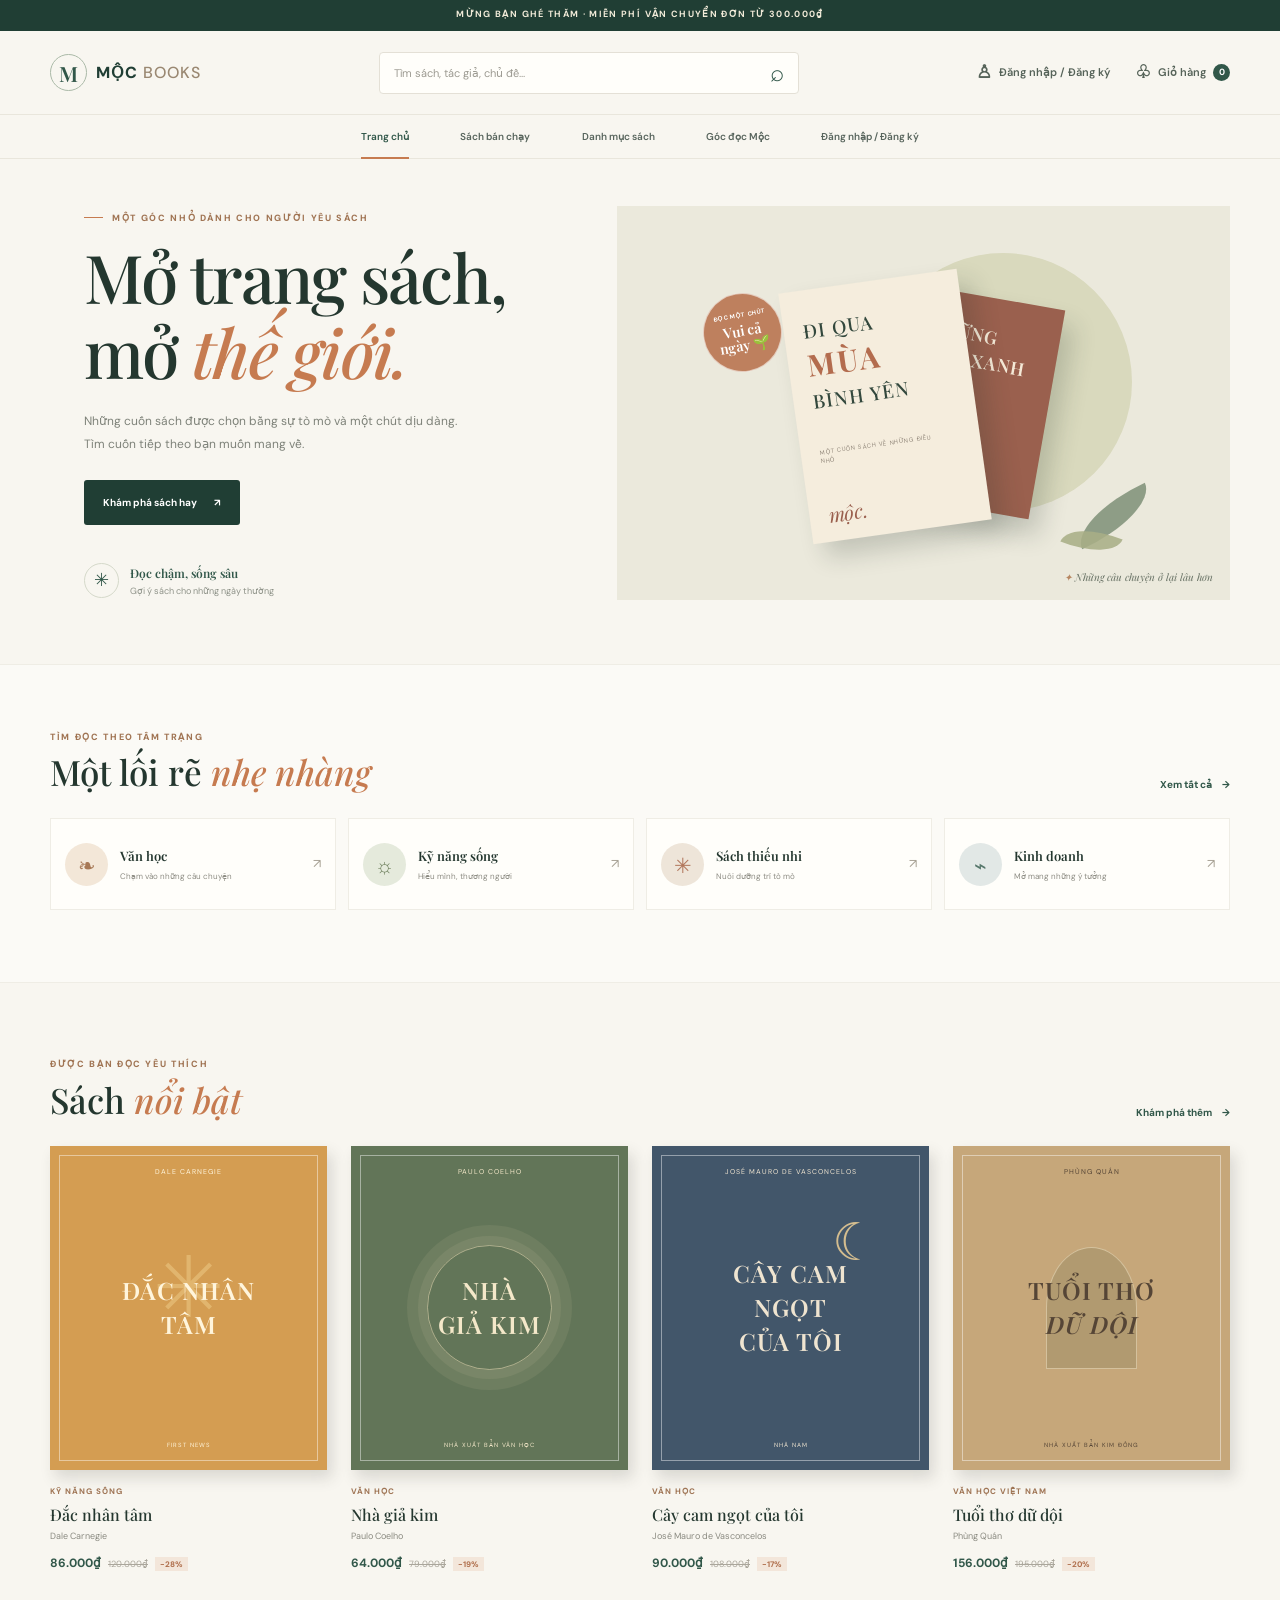
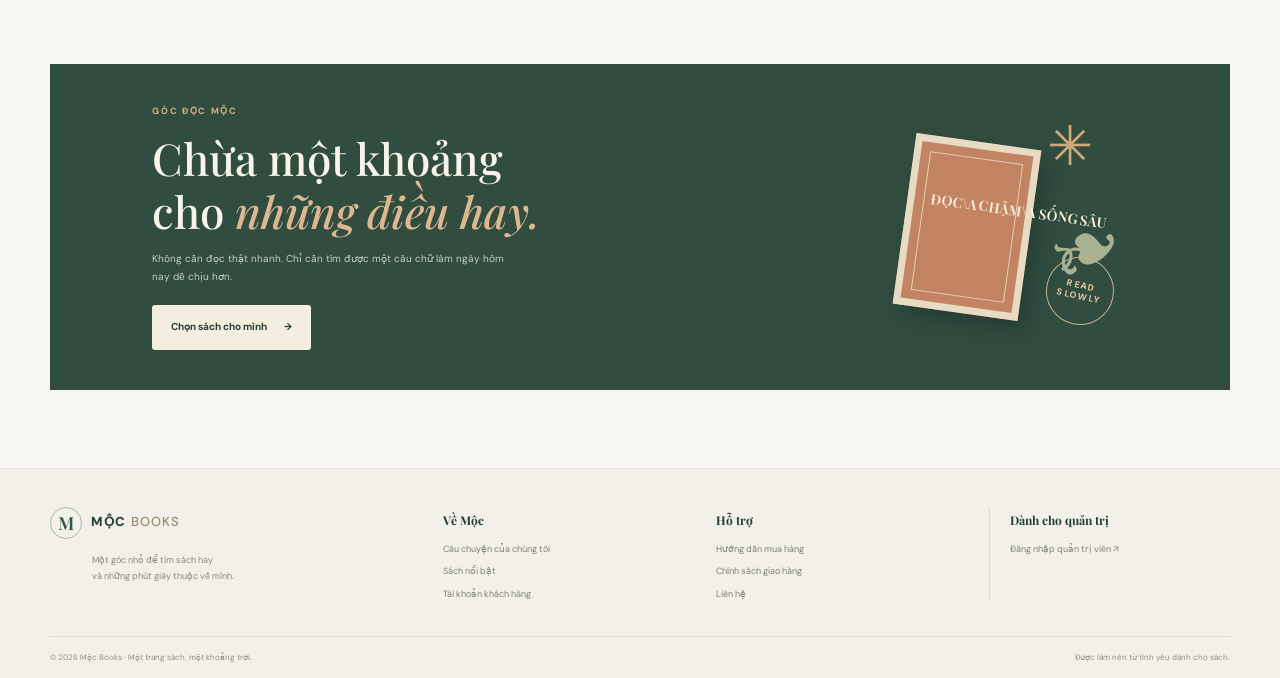
==== index.html @ a5e4462f "add giao dien home va giao dien admin va giao dien account" ====
<!doctype html>
<html lang="vi">
  <head>
    <meta charset="UTF-8" />
    <meta name="viewport" content="width=device-width, initial-scale=1" />
    <meta name="theme-color" content="#f8f6f0" />
    <meta name="description" content="Mộc Books — chọn một cuốn sách hay, mở ra một thế giới mới." />
    <title>Mộc Books — Mở trang sách, mở thế giới</title>
    <link rel="stylesheet" href="bookshop.css" />
    <script src="bookshop.js" defer></script>
  </head>
  <body>
    <div class="announcement">MỪNG BẠN GHÉ THĂM · MIỄN PHÍ VẬN CHUYỂN ĐƠN TỪ 300.000₫</div>
    <header class="site-header">
      <div class="header-main page-width">
        <a class="brand" href="index.html" aria-label="Mộc Books, trang chủ">
          <span class="brand-mark" aria-hidden="true">M</span>
          <span>MỘC<span class="brand-light">BOOKS</span></span>
        </a>
        <form class="search-form" role="search" action="index.html">
          <label class="visually-hidden" for="book-search">Tìm kiếm sách</label>
          <input id="book-search" type="search" placeholder="Tìm sách, tác giả, chủ đề..." />
          <button type="submit" aria-label="Tìm kiếm">⌕</button>
        </form>
        <div class="header-actions">
          <a class="account-link" href="#account-access" data-open-account-access><span class="action-icon" aria-hidden="true">♙</span><span>Đăng nhập / Đăng ký</span></a>
          <a class="cart-link" href="#sach-noi-bat"><span class="action-icon" aria-hidden="true">♧</span><span>Giỏ hàng</span><b>0</b></a>
        </div>
        <button class="menu-toggle" type="button" aria-expanded="false" aria-controls="primary-nav" aria-label="Mở danh mục"><span></span><span></span></button>
      </div>
      <nav class="primary-nav" id="primary-nav" aria-label="Danh mục chính">
        <div class="page-width nav-inner">
          <a class="nav-current" href="index.html">Trang chủ</a>
          <a href="#sach-noi-bat">Sách bán chạy</a>
          <a href="#danh-muc">Danh mục sách</a>
          <a href="#goc-doc">Góc đọc Mộc</a>
          <a href="#account-access" data-open-account-access>Đăng nhập / Đăng ký</a>
        </div>
      </nav>
    </header>

    <main>
      <section class="hero page-width">
        <div class="hero-copy">
          <p class="eyebrow"><span></span> MỘT GÓC NHỎ DÀNH CHO NGƯỜI YÊU SÁCH</p>
          <h1>Mở trang sách,<br />mở <em>thế giới.</em></h1>
          <p class="hero-description">Những cuốn sách được chọn bằng sự tò mò và một chút dịu dàng. Tìm cuốn tiếp theo bạn muốn mang về.</p>
          <a class="button button-dark" href="#sach-noi-bat">Khám phá sách hay <span aria-hidden="true">↗</span></a>
          <div class="hero-note"><span class="hero-note-mark" aria-hidden="true">✳</span><span><b>Đọc chậm, sống sâu</b><small>Gợi ý sách cho những ngày thường</small></span></div>
        </div>
        <div class="hero-art" aria-label="Bìa sách nghệ thuật và chiếc lá minh họa">
          <div class="hero-sun" aria-hidden="true"></div>
          <div class="hero-leaf leaf-one" aria-hidden="true"></div>
          <div class="hero-leaf leaf-two" aria-hidden="true"></div>
          <div class="hero-book hero-book-back" aria-hidden="true"><span>NHỮNG<br />MÙA XANH</span><i>NHÀ XUẤT BẢN MỘC</i></div>
          <div class="hero-book hero-book-front" aria-hidden="true"><span>ĐI QUA<br /><b>MÙA</b><br />BÌNH YÊN</span><i>MỘT CUỐN SÁCH VỀ NHỮNG ĐIỀU NHỎ</i><strong>mộc.</strong></div>
          <div class="art-caption"><span>✦</span> Những câu chuyện ở lại lâu hơn</div>
          <div class="hero-sticker"><small>ĐỌC MỘT CHÚT</small><b>Vui cả<br />ngày 🌱</b></div>
        </div>
      </section>

      <section class="category-section" id="danh-muc">
        <div class="page-width">
          <div class="section-heading">
            <div><p class="eyebrow">TÌM ĐỌC THEO TÂM TRẠNG</p><h2>Một lối rẽ <em>nhẹ nhàng</em></h2></div>
            <a class="text-link" href="#sach-noi-bat">Xem tất cả <span aria-hidden="true">→</span></a>
          </div>
          <div class="category-grid">
            <a class="category-card category-literature" href="#sach-noi-bat"><span class="category-symbol" aria-hidden="true">❧</span><span><b>Văn học</b><small>Chạm vào những câu chuyện</small></span><span class="category-arrow" aria-hidden="true">↗</span></a>
            <a class="category-card category-life" href="#sach-noi-bat"><span class="category-symbol" aria-hidden="true">☼</span><span><b>Kỹ năng sống</b><small>Hiểu mình, thương người</small></span><span class="category-arrow" aria-hidden="true">↗</span></a>
            <a class="category-card category-children" href="#sach-noi-bat"><span class="category-symbol" aria-hidden="true">✳</span><span><b>Sách thiếu nhi</b><small>Nuôi dưỡng trí tò mò</small></span><span class="category-arrow" aria-hidden="true">↗</span></a>
            <a class="category-card category-business" href="#sach-noi-bat"><span class="category-symbol" aria-hidden="true">⌁</span><span><b>Kinh doanh</b><small>Mở mang những ý tưởng</small></span><span class="category-arrow" aria-hidden="true">↗</span></a>
          </div>
        </div>
      </section>

      <section class="books-section page-width" id="sach-noi-bat">
        <div class="section-heading">
          <div><p class="eyebrow">ĐƯỢC BẠN ĐỌC YÊU THÍCH</p><h2>Sách <em>nổi bật</em></h2></div>
          <a class="text-link" href="#sach-noi-bat">Khám phá thêm <span aria-hidden="true">→</span></a>
        </div>
        <div class="book-grid">
          <article class="book-card">
            <a class="book-cover cover-morning" href="#sach-noi-bat" aria-label="Đắc nhân tâm">
              <span class="cover-ornament" aria-hidden="true">✳</span><span class="cover-title">ĐẮC NHÂN<br />TÂM</span><span class="cover-author">DALE CARNEGIE</span><span class="cover-publisher">FIRST NEWS</span>
            </a>
            <div class="book-details"><p class="book-category">KỸ NĂNG SỐNG</p><h3>Đắc nhân tâm</h3><p class="book-author">Dale Carnegie</p><div class="book-price"><b>86.000₫</b><del>120.000₫</del><span>-28%</span></div></div>
          </article>
          <article class="book-card">
            <a class="book-cover cover-garden" href="#sach-noi-bat" aria-label="Nhà giả kim">
              <span class="cover-sun" aria-hidden="true"></span><span class="cover-title">NHÀ<br />GIẢ KIM</span><span class="cover-author">PAULO COELHO</span><span class="cover-publisher">NHÀ XUẤT BẢN VĂN HỌC</span>
            </a>
            <div class="book-details"><p class="book-category">VĂN HỌC</p><h3>Nhà giả kim</h3><p class="book-author">Paulo Coelho</p><div class="book-price"><b>64.000₫</b><del>79.000₫</del><span>-19%</span></div></div>
          </article>
          <article class="book-card">
            <a class="book-cover cover-blue" href="#sach-noi-bat" aria-label="Cây cam ngọt của tôi">
              <span class="cover-moon" aria-hidden="true">☾</span><span class="cover-title">CÂY CAM<br />NGỌT<br />CỦA TÔI</span><span class="cover-author">JOSÉ MAURO DE VASCONCELOS</span><span class="cover-publisher">NHÃ NAM</span>
            </a>
            <div class="book-details"><p class="book-category">VĂN HỌC</p><h3>Cây cam ngọt của tôi</h3><p class="book-author">José Mauro de Vasconcelos</p><div class="book-price"><b>90.000₫</b><del>108.000₫</del><span>-17%</span></div></div>
          </article>
          <article class="book-card">
            <a class="book-cover cover-sand" href="#sach-noi-bat" aria-label="Tuổi thơ dữ dội">
              <span class="cover-frame" aria-hidden="true"></span><span class="cover-title">TUỔI THƠ<br /><em>DỮ DỘI</em></span><span class="cover-author">PHÙNG QUÁN</span><span class="cover-publisher">NHÀ XUẤT BẢN KIM ĐỒNG</span>
            </a>
            <div class="book-details"><p class="book-category">VĂN HỌC VIỆT NAM</p><h3>Tuổi thơ dữ dội</h3><p class="book-author">Phùng Quán</p><div class="book-price"><b>156.000₫</b><del>195.000₫</del><span>-20%</span></div></div>
          </article>
        </div>
      </section>

      <section class="reading-banner page-width" id="goc-doc">
        <div class="banner-copy"><p class="eyebrow">GÓC ĐỌC MỘC</p><h2>Chừa một khoảng<br />cho <em>những điều hay.</em></h2><p>Không cần đọc thật nhanh. Chỉ cần tìm được một câu chữ làm ngày hôm nay dễ chịu hơn.</p><a class="button button-light" href="#sach-noi-bat">Chọn sách cho mình <span aria-hidden="true">→</span></a></div>
        <div class="banner-art" aria-hidden="true"><span class="banner-flower">✳</span><span class="banner-book"></span><span class="banner-leaf">❧</span><span class="banner-stamp">READ<br />SLOWLY</span></div>
      </section>
    </main>

    <footer class="site-footer">
      <div class="page-width footer-main">
        <div class="footer-brand"><a class="brand brand-footer" href="index.html"><span class="brand-mark" aria-hidden="true">M</span><span>MỘC<span class="brand-light">BOOKS</span></span></a><p>Một góc nhỏ để tìm sách hay<br />và những phút giây thuộc về mình.</p></div>
        <div class="footer-column"><b>Về Mộc</b><a href="#goc-doc">Câu chuyện của chúng tôi</a><a href="#sach-noi-bat">Sách nổi bật</a><a href="account.html">Tài khoản khách hàng</a></div>
        <div class="footer-column"><b>Hỗ trợ</b><a href="#footer">Hướng dẫn mua hàng</a><a href="#footer">Chính sách giao hàng</a><a href="#footer">Liên hệ</a></div>
        <div class="footer-column footer-admin"><b>Dành cho quản trị</b><a href="admin.html">Đăng nhập quản trị viên ↗</a></div>
      </div>
      <div class="page-width footer-bottom" id="footer"><span>© 2026 Mộc Books · Một trang sách, một khoảng trời.</span><span>Được làm nên từ tình yêu dành cho sách.</span></div>
    </footer>
    <dialog class="account-dialog" id="account-access" aria-labelledby="account-dialog-title">
      <div class="account-dialog-inner">
        <button class="dialog-close" type="button" aria-label="Đóng bảng đăng nhập" data-close-account-access>×</button>
        <div class="dialog-heading">
          <span class="login-icon" aria-hidden="true">M</span>
          <p class="eyebrow">MỘC BOOKS · GÓC RIÊNG CỦA BẠN</p>
          <h2 id="account-dialog-title">Đăng nhập</h2>
          <p class="login-intro">Chọn loại tài khoản để tiếp tục.</p>
        </div>
        <div class="account-role-switch" role="group" aria-label="Chọn loại tài khoản">
          <button class="account-role is-active" type="button" data-account-role="customer" aria-pressed="true"><span aria-hidden="true">♙</span> Khách hàng</button>
          <button class="account-role" type="button" data-account-role="seller" aria-pressed="false"><span aria-hidden="true">▤</span> Người bán hàng</button>
        </div>
        <div class="account-mode-switch" role="group" aria-label="Chọn đăng nhập hoặc đăng ký">
          <button class="account-mode is-active" type="button" data-account-mode="login" aria-pressed="true">Đăng nhập</button>
          <button class="account-mode" type="button" data-account-mode="register" aria-pressed="false">Đăng ký</button>
        </div>
        <form class="account-access-form" id="account-access-form">
          <label class="account-extra-field" for="account-name" hidden>Họ và tên</label>
          <input class="account-extra-field" id="account-name" name="name" type="text" autocomplete="name" placeholder="Nhập họ và tên" hidden />
          <label class="account-shop-field" for="account-shop" hidden>Tên cửa hàng</label>
          <input class="account-shop-field" id="account-shop" name="shop" type="text" autocomplete="organization" placeholder="Nhập tên cửa hàng" hidden />
          <label for="account-identity">Email hoặc số điện thoại</label>
          <input id="account-identity" name="identity" type="text" autocomplete="username" placeholder="Nhập email hoặc số điện thoại" required />
          <label for="account-password">Mật khẩu</label>
          <input id="account-password" name="password" type="password" autocomplete="current-password" placeholder="Nhập mật khẩu" required minlength="6" />
          <label class="account-confirm-label" for="account-confirm" hidden>Nhập lại mật khẩu</label>
          <input class="account-confirm-field" id="account-confirm" name="confirm" type="password" autocomplete="new-password" placeholder="Nhập lại mật khẩu" hidden minlength="6" />
          <button class="account-forgot" type="button" data-forgot-password>Quên mật khẩu?</button>
          <button class="button button-dark account-submit" type="submit">Đăng nhập <span aria-hidden="true">→</span></button>
          <p class="login-feedback" id="account-access-feedback" role="status" aria-live="polite"></p>
        </form>
        <p class="account-dialog-note">Biểu mẫu minh họa · Chưa kết nối xác thực tài khoản.</p>
        <a class="seller-admin-link" href="admin.html">Dành cho quản trị viên ↗</a>
      </div>
    </dialog>
  </body>
</html>
---- bookshop.css ----
@import url("https://fonts.googleapis.com/css2?family=DM+Sans:wght@400;500;600;700;800&family=Playfair+Display:ital,wght@0,500;0,600;0,700;1,500;1,600&display=swap");

:root {
  color-scheme: light;
  --paper: #f8f6f0;
  --white: #fffefa;
  --ink: #24372f;
  --muted: #7e8279;
  --line: #e9e6dc;
  --green: #315749;
  --green-dark: #203e34;
  --orange: #c67b50;
  --serif: "Playfair Display", Georgia, serif;
  --sans: "DM Sans", Arial, sans-serif;
}

* { box-sizing: border-box; }
html { scroll-behavior: smooth; scroll-padding-top: 120px; }
body { margin: 0; background: var(--paper); color: var(--ink); font-family: var(--sans); font-size: 14px; line-height: 1.6; }
a { color: inherit; text-decoration: none; }
button, input { font: inherit; }
button, a { -webkit-tap-highlight-color: transparent; }
.page-width { width: min(1180px, calc(100% - 56px)); margin-inline: auto; }
.visually-hidden { position: absolute; width: 1px; height: 1px; padding: 0; overflow: hidden; clip: rect(0, 0, 0, 0); white-space: nowrap; clip-path: inset(50%); }
.announcement { min-height: 31px; padding: 7px 16px; background: var(--green-dark); color: #f1ebd9; font-size: 9px; font-weight: 700; letter-spacing: 1.35px; text-align: center; }
.site-header { position: sticky; z-index: 10; top: 0; background: rgba(248,246,240,.96); backdrop-filter: blur(14px); }
.header-main { position: relative; display: flex; min-height: 83px; align-items: center; justify-content: space-between; gap: 28px; }
.brand { display: inline-flex; flex: 0 0 auto; align-items: center; gap: 9px; color: var(--green-dark); font-size: 16px; font-weight: 800; letter-spacing: 1px; }
.brand-mark { display: grid; width: 37px; height: 37px; place-items: center; border: 1px solid #aab9a7; border-radius: 50%; color: var(--green); font: 600 21px var(--serif); letter-spacing: 0; }
.brand-light { margin-left: 5px; color: #9a8872; font-weight: 500; }
.search-form { display: flex; width: min(420px, 38vw); height: 42px; align-items: center; border: 1px solid #e4e0d6; border-radius: 4px; background: var(--white); }
.search-form input { width: 100%; min-width: 0; height: 100%; padding: 0 14px; border: 0; outline: 0; background: transparent; color: var(--ink); font-size: 11px; }
.search-form input::placeholder { color: #9c9a91; }
.search-form button { width: 45px; height: 100%; border: 0; background: transparent; color: var(--green); font-size: 24px; cursor: pointer; }
.header-actions { display: flex; align-items: center; gap: 24px; }
.header-actions a { display: inline-flex; align-items: center; gap: 7px; color: #566359; font-size: 11px; font-weight: 600; }
.header-actions a:hover, .header-actions .is-selected { color: var(--orange); }
.action-icon { font-size: 18px; }
.cart-link b { display: grid; width: 17px; height: 17px; place-items: center; border-radius: 50%; background: var(--green); color: white; font-size: 9px; }
.primary-nav { border-top: 1px solid var(--line); border-bottom: 1px solid var(--line); }
.nav-inner { display: flex; min-height: 43px; align-items: center; justify-content: center; gap: clamp(23px, 4vw, 56px); }
.nav-inner a { position: relative; display: grid; height: 43px; align-items: center; color: #58655d; font-size: 10px; font-weight: 600; transition: color .18s; }
.nav-inner a:hover, .nav-inner .nav-current { color: var(--green); }
.nav-inner .nav-current::after { position: absolute; right: 0; bottom: -1px; left: 0; height: 2px; background: var(--orange); content: ""; }
.menu-toggle { display: none; }
.hero { display: grid; min-height: 505px; grid-template-columns: .92fr 1.08fr; align-items: center; gap: 45px; padding-top: 35px; padding-bottom: 52px; }
.hero-copy { padding: 15px 0 12px 34px; }
.eyebrow { margin: 0 0 14px; color: #a07453; font-size: 9px; font-weight: 800; letter-spacing: 1.65px; }
.hero-copy .eyebrow { display: flex; align-items: center; gap: 9px; }
.hero-copy .eyebrow span { width: 19px; height: 1px; background: var(--orange); }
h1, h2, h3, p { margin-top: 0; }
h1, h2, h3 { font-family: var(--serif); font-weight: 500; }
.hero h1 { margin-bottom: 20px; font-size: clamp(46px, 5.25vw, 68px); line-height: 1.12; letter-spacing: -1.7px; }
.hero h1 em, h2 em { color: var(--orange); font-weight: 500; }
.hero-description { max-width: 395px; margin-bottom: 24px; color: var(--muted); font-size: 12px; line-height: 1.95; }
.button { display: inline-flex; min-height: 45px; align-items: center; justify-content: center; gap: 17px; padding: 0 19px; border: 0; border-radius: 3px; font-size: 10px; font-weight: 700; transition: transform .2s, background .2s; }
.button:hover { transform: translateY(-2px); }
.button-dark { background: var(--green-dark); color: white; }
.button-dark:hover { background: #315747; }
.hero-note { display: flex; align-items: center; gap: 11px; margin-top: 38px; color: var(--green); }
.hero-note-mark { display: grid; width: 35px; height: 35px; place-items: center; border: 1px solid #d5d9ca; border-radius: 50%; font-size: 18px; }
.hero-note b, .hero-note small { display: block; }
.hero-note b { font-family: var(--serif); font-size: 12px; font-weight: 600; }
.hero-note small { margin-top: 1px; color: #8e9288; font-size: 9px; }
.hero-art { position: relative; display: flex; min-height: 394px; align-items: center; justify-content: center; overflow: hidden; background: #ebe9dc; }
.hero-sun { position: absolute; top: 12%; right: 16%; width: 258px; height: 258px; border-radius: 50%; background: #d9d9bd; }
.hero-book { position: absolute; display: flex; flex-direction: column; justify-content: space-between; box-shadow: 12px 15px 25px rgba(37,49,39,.2); }
.hero-book-back { z-index: 1; width: 149px; height: 212px; margin: -3px 0 0 100px; padding: 26px 14px 12px 18px; background: #9a604e; color: #f4e9d7; transform: rotate(10deg); }
.hero-book-back span { font: 600 18px/1.45 var(--serif); letter-spacing: 1px; }
.hero-book-back i { font-size: 6px; font-style: normal; letter-spacing: .7px; }
.hero-book-front { z-index: 2; width: 180px; height: 253px; margin: 7px 0 0 -78px; padding: 27px 19px 14px; background: #f5eddd; color: #33483d; transform: rotate(-8deg); }
.hero-book-front > span { font: 500 19px/1.44 var(--serif); letter-spacing: 1.1px; }
.hero-book-front > span b { color: #b36c4e; font-size: 30px; letter-spacing: 2px; }
.hero-book-front i { max-width: 120px; color: #91877a; font-size: 6px; font-style: normal; letter-spacing: .6px; }
.hero-book-front strong { color: #9a604e; font: italic 20px var(--serif); }
.hero-leaf { position: absolute; z-index: 3; width: 85px; height: 34px; border-radius: 100% 0 100% 0; background: #81927a; opacity: .87; }
.leaf-one { right: 12%; bottom: 17%; transform: rotate(-25deg); }
.leaf-two { right: 18%; bottom: 12%; width: 57px; height: 25px; background: #a9af87; transform: rotate(22deg); }
.art-caption { position: absolute; right: 17px; bottom: 16px; color: #667063; font: italic 10px var(--serif); }
.art-caption span { color: #b78762; }
.hero-sticker { position: absolute; z-index: 4; top: 22%; left: 14%; display: flex; width: 79px; height: 79px; flex-direction: column; align-items: center; justify-content: center; border: 1px solid rgba(255,255,255,.6); border-radius: 50%; background: #be805e; color: white; text-align: center; transform: rotate(-10deg); }
.hero-sticker small { font-size: 6px; font-weight: 700; letter-spacing: .7px; }
.hero-sticker b { margin-top: 2px; font: 600 14px/1.1 var(--serif); }
.category-section { padding: 65px 0 72px; border-top: 1px solid #efede5; border-bottom: 1px solid #efede5; background: #fbfaf6; }
.section-heading { display: flex; align-items: flex-end; justify-content: space-between; gap: 22px; margin-bottom: 25px; }
.section-heading .eyebrow { margin-bottom: 7px; }
.section-heading h2 { margin-bottom: 0; font-size: clamp(27px, 3vw, 35px); line-height: 1.2; }
.text-link { display: inline-flex; align-items: center; gap: 10px; color: var(--green); font-size: 10px; font-weight: 700; }
.text-link:hover { color: var(--orange); }
.category-grid { display: grid; grid-template-columns: repeat(4, 1fr); gap: 12px; }
.category-card { display: flex; min-height: 92px; align-items: center; gap: 12px; padding: 13px 14px; border: 1px solid #efede5; background: #fffefa; transition: transform .2s, box-shadow .2s; }
.category-card:hover { transform: translateY(-3px); box-shadow: 0 9px 20px rgba(58,64,48,.07); }
.category-symbol { display: grid; width: 43px; height: 43px; flex: 0 0 auto; place-items: center; border-radius: 50%; background: #f3e7d8; color: #a77855; font: 21px var(--serif); }
.category-life .category-symbol { background: #e5eadc; color: #6f815e; }
.category-children .category-symbol { background: #eee5d9; color: #b2775c; }
.category-business .category-symbol { background: #e2e8e6; color: #56776b; }
.category-card b, .category-card small { display: block; }
.category-card b { font-family: var(--serif); font-size: 13px; font-weight: 600; }
.category-card small { margin-top: 3px; color: #8d8c83; font-size: 8px; }
.category-arrow { margin-left: auto; color: #a7a194; font-size: 13px; }
.books-section { padding-top: 74px; padding-bottom: 91px; }
.book-grid { display: grid; grid-template-columns: repeat(4, minmax(0, 1fr)); gap: 24px; }
.book-card { min-width: 0; }
.book-cover { position: relative; display: flex; width: 100%; aspect-ratio: 1 / 1.17; flex-direction: column; align-items: center; justify-content: center; overflow: hidden; padding: 24px 15px; box-shadow: 5px 8px 14px rgba(48,48,37,.15); transition: transform .22s, box-shadow .22s; }
.book-cover:hover { transform: translateY(-5px) rotate(-1deg); box-shadow: 7px 15px 20px rgba(48,48,37,.19); }
.book-cover::before { position: absolute; inset: 9px; border: 1px solid rgba(255,255,255,.44); content: ""; }
.cover-morning { background: #d49d52; color: #fff5dc; }
.cover-garden { background: #627558; color: #f4e8c9; }
.cover-blue { background: #42566a; color: #efe4d0; }
.cover-sand { background: #c6a77a; color: #554536; }
.cover-title { position: relative; z-index: 1; font: 600 clamp(15px, 2vw, 24px)/1.4 var(--serif); text-align: center; letter-spacing: 1px; }
.cover-title em { font-weight: 600; }
.cover-author, .cover-publisher { position: absolute; z-index: 1; font-size: 7px; letter-spacing: 1px; text-align: center; }
.cover-author { top: 20px; }
.cover-publisher { bottom: 19px; font-size: 6px; }
.cover-ornament { position: absolute; top: 23%; color: #f4d693; font-size: 85px; opacity: .43; }
.cover-sun { position: absolute; width: 125px; height: 125px; border: 1px solid rgba(245,228,191,.52); border-radius: 50%; box-shadow: 0 0 0 9px rgba(245,228,191,.08), 0 0 0 20px rgba(245,228,191,.08); }
.cover-moon { position: absolute; top: 17%; right: 18%; color: #d4bd8f; font-size: 52px; }
.cover-frame { position: absolute; width: 91px; height: 122px; border: 1px solid rgba(250,237,208,.48); border-radius: 50% 50% 0 0; background: rgba(95,107,77,.2); }
.book-details { padding-top: 15px; }
.book-category { margin-bottom: 4px; color: #a07656; font-size: 8px; font-weight: 800; letter-spacing: 1px; }
.book-details h3 { overflow: hidden; margin-bottom: 2px; font-size: 16px; text-overflow: ellipsis; white-space: nowrap; }
.book-author { margin-bottom: 10px; color: #8a8a80; font-size: 9px; }
.book-price { display: flex; flex-wrap: wrap; align-items: baseline; gap: 7px; }
.book-price b { color: var(--green); font-size: 12px; }
.book-price del { color: #aaa69b; font-size: 9px; }
.book-price span { padding: 1px 5px; background: #f3e6da; color: #af6e4b; font-size: 8px; font-weight: 700; }
.reading-banner { position: relative; display: flex; min-height: 296px; align-items: center; justify-content: space-between; overflow: hidden; margin-bottom: 78px; padding: 40px 8%; background: #304d40; color: #f8f4e9; }
.banner-copy { position: relative; z-index: 1; }
.banner-copy .eyebrow { color: #d1ae84; }
.banner-copy h2 { margin-bottom: 12px; font-size: clamp(30px, 4vw, 44px); line-height: 1.2; }
.banner-copy h2 em { color: #deb790; }
.banner-copy > p:not(.eyebrow) { max-width: 370px; margin-bottom: 19px; color: #c7d0c6; font-size: 10px; line-height: 1.8; }
.button-light { background: #f4eee1; color: var(--green-dark); }
.button-light:hover { background: white; }
.banner-art { position: relative; width: 280px; height: 230px; flex: 0 0 280px; }
.banner-flower { position: absolute; top: -10px; right: 35px; color: #d1a979; font-size: 55px; }
.banner-book { position: absolute; top: 29px; left: 56px; width: 126px; height: 172px; border: 7px solid #e8dbc3; background: #c38464; box-shadow: 10px 11px 20px rgba(14,30,24,.28); transform: rotate(8deg); }
.banner-book::before { position: absolute; inset: 9px; border: 1px solid rgba(255,244,222,.65); content: ""; }
.banner-book::after { position: absolute; top: 45px; left: 16px; width: 79px; color: #fff1d9; content: "ĐỌC\\A CHẬM\\A SỐNG SÂU"; font: 600 14px/1.5 var(--serif); white-space: pre; }
.banner-leaf { position: absolute; right: 4px; bottom: 19px; color: #a8b292; font-size: 89px; transform: rotate(-29deg); }
.banner-stamp { position: absolute; right: 14px; bottom: 17px; display: grid; width: 68px; height: 68px; place-content: center; border: 1px solid #c8b28d; border-radius: 50%; color: #e5c8a2; font-size: 9px; font-weight: 700; line-height: 1.2; letter-spacing: 1.5px; text-align: center; transform: rotate(12deg); }
.site-footer { border-top: 1px solid #e8e5dc; background: #f2f0e8; }
.footer-main { display: grid; grid-template-columns: 1.5fr 1fr 1fr 1fr; gap: 32px; padding-top: 38px; padding-bottom: 35px; }
.brand-footer { font-size: 13px; }
.brand-footer .brand-mark { width: 32px; height: 32px; font-size: 18px; }
.footer-brand p { margin: 13px 0 0 42px; color: #89887e; font-size: 9px; line-height: 1.8; }
.footer-column { display: flex; flex-direction: column; gap: 8px; padding-top: 4px; }
.footer-column b { margin-bottom: 4px; color: var(--green-dark); font-family: var(--serif); font-size: 12px; }
.footer-column a { color: #7d8076; font-size: 9px; }
.footer-column a:hover { color: var(--orange); }
.footer-admin { border-left: 1px solid #dedbd1; padding-left: 20px; }
.footer-bottom { display: flex; justify-content: space-between; gap: 20px; padding-top: 14px; padding-bottom: 14px; border-top: 1px solid #e2dfd5; color: #929087; font-size: 8px; }

/* Customer account */
.account-page { padding-top: 21px; padding-bottom: 78px; }
.breadcrumbs { display: flex; gap: 9px; margin-bottom: 23px; color: #898a80; font-size: 9px; }
.breadcrumbs a:hover { color: var(--orange); }
.account-heading { align-items: center; margin-bottom: 29px; }
.account-heading h1 { margin: 0; font-size: clamp(31px, 4vw, 41px); }
.account-heading > p { max-width: 355px; margin: 14px 0 0; color: #81847a; font-size: 10px; line-height: 1.8; }
.account-layout { display: grid; grid-template-columns: 245px minmax(0, 1fr); align-items: start; gap: 23px; }
.account-sidebar, .account-panel { border: 1px solid #eae7de; background: #fffefa; }
.profile-card { display: flex; align-items: center; gap: 11px; padding: 19px 16px; border-bottom: 1px solid #ece9e0; }
.profile-avatar { display: grid; width: 42px; height: 42px; flex: 0 0 auto; place-items: center; border: 1px solid #d1d8c9; border-radius: 50%; background: #e9eddf; color: var(--green); font: 600 18px var(--serif); }
.profile-card b, .profile-card small { display: block; }
.profile-card b { font-size: 10px; }
.profile-card small { margin-top: 3px; color: #96958b; font-size: 8px; }
.account-menu { display: flex; flex-direction: column; padding: 9px 0; }
.account-menu a { display: flex; min-height: 41px; align-items: center; gap: 10px; padding: 0 16px; color: #73776e; font-size: 9px; transition: color .18s, background .18s; }
.account-menu a:hover, .account-menu a.account-menu-active { background: #f5f4ed; color: var(--green); }
.account-menu a.account-menu-active { border-left: 2px solid var(--orange); font-weight: 700; }
.account-menu a > span { width: 16px; color: #9a9c8f; font-size: 15px; text-align: center; }
.account-menu a i { display: grid; width: 17px; height: 17px; place-items: center; margin-left: auto; border-radius: 50%; background: #eee9dc; color: #81775f; font-size: 8px; font-style: normal; }
.member-note { display: flex; gap: 9px; margin: 4px 12px 13px; padding: 12px 10px; background: #f4f3eb; color: #808372; }
.member-note > span { color: #ad8b5c; font-size: 15px; }
.member-note p { margin: 0; font-size: 8px; line-height: 1.7; }
.member-note b { color: #596957; font-size: 9px; }
.account-content { min-width: 0; }
.welcome-card { position: relative; display: flex; min-height: 166px; align-items: center; justify-content: space-between; overflow: hidden; padding: 23px 29px; background: #e9ecdf; }
.welcome-card .eyebrow { margin-bottom: 8px; font-size: 8px; }
.welcome-card h2 { margin-bottom: 13px; color: #304a3b; font-size: 22px; line-height: 1.32; }
.welcome-card .text-link { font-size: 9px; }
.welcome-mark { position: relative; display: grid; width: 130px; height: 130px; flex: 0 0 auto; place-items: center; border: 1px solid rgba(82,108,77,.22); border-radius: 50%; color: rgba(68,92,68,.23); font: 600 69px var(--serif); }
.welcome-mark::before, .welcome-mark::after { position: absolute; inset: 12px; border: 1px solid rgba(82,108,77,.14); border-radius: 50%; content: ""; }
.welcome-mark::after { inset: 25px; }
.welcome-mark span { position: absolute; top: 10px; right: 6px; color: #a87856; font: 24px var(--sans); }
.account-stats { display: grid; grid-template-columns: repeat(3, minmax(0, 1fr)); gap: 11px; margin: 13px 0; }
.stat-card { display: flex; min-height: 69px; align-items: center; gap: 10px; padding: 11px 12px; border: 1px solid #eae7de; background: #fffefa; }
.stat-icon { display: grid; width: 34px; height: 34px; flex: 0 0 auto; place-items: center; border-radius: 50%; background: #eceee4; color: #788467; font-size: 16px; }
.stat-points { background: #f3ebde; color: #b2875b; }
.stat-books { background: #e8ecec; color: #6e8781; }
.stat-card small, .stat-card b { display: block; }
.stat-card small { color: #93948a; font-size: 7px; white-space: nowrap; }
.stat-card b { margin-top: 3px; color: #364b3e; font: 600 16px var(--serif); }
.stat-card b i { color: #9a9a8e; font: 500 8px var(--sans); }
.account-panel { padding: 19px; }
.panel-heading { display: flex; align-items: center; justify-content: space-between; gap: 15px; margin-bottom: 15px; }
.panel-heading .eyebrow { margin-bottom: 4px; font-size: 7px; }
.panel-heading h2 { margin-bottom: 0; font-size: 17px; }
.panel-heading .text-link, .edit-link { font-size: 8px; white-space: nowrap; }
.edit-link { color: #72846c; font-weight: 700; }
.orders-table { width: 100%; border-collapse: collapse; text-align: left; }
.orders-table th { padding: 0 7px 9px; color: #a09e93; font-size: 7px; font-weight: 700; letter-spacing: .6px; }
.orders-table td { padding: 11px 7px; border-top: 1px solid #efede6; color: #77796f; font-size: 8px; white-space: nowrap; }
.orders-table td b { color: #4b5e50; font-size: 8px; }
.orders-table td:last-child { color: #82907d; font-size: 13px; text-align: right; }
.order-status { display: inline-block; padding: 4px 7px; border-radius: 15px; font-size: 7px; font-weight: 700; }
.status-shipping { background: #f4ebd8; color: #a57842; }
.status-done { background: #e7eee2; color: #648061; }
.details-grid { display: grid; grid-template-columns: 1fr 1fr; gap: 12px; margin-top: 13px; }
.details-panel { min-width: 0; padding: 16px; }
.details-panel .panel-heading { align-items: flex-start; margin-bottom: 13px; }
.details-panel .panel-heading h2 { font-size: 14px; }
.detail-list { margin: 0; }
.detail-list div { display: grid; grid-template-columns: 94px 1fr; gap: 8px; padding: 8px 0; border-top: 1px solid #f0eee8; font-size: 8px; }
.detail-list dt { color: #99998e; }
.detail-list dd { overflow-wrap: anywhere; margin: 0; color: #596359; font-weight: 600; }
.address-card { position: relative; padding: 10px 0 0; border-top: 1px solid #f0eee8; }
.address-card b { display: block; margin: 4px 0 5px; color: #586358; font-size: 8px; }
.address-card p { margin: 0; color: #888a80; font-size: 8px; line-height: 1.7; }
.address-tag { color: #9a8565; font-size: 6px; font-weight: 800; letter-spacing: .8px; }
.demo-disclaimer { margin: 12px 0 0; color: #a2a095; font-size: 8px; text-align: right; }

/* Separate admin sign-in */
.admin-body { min-height: 100vh; background: #f7f5ef; }
.admin-shell { display: grid; min-height: 100vh; grid-template-columns: minmax(360px, .9fr) 1.1fr; }
.admin-aside { position: relative; display: flex; min-height: 100vh; flex-direction: column; overflow: hidden; padding: 34px clamp(30px, 5.5vw, 82px); background: #1f4135; color: #f6f2e8; }
.brand-admin { color: #f6f2e8; }
.brand-admin .brand-mark { border-color: #7c9780; color: #e4ddc7; }
.brand-admin .brand-light { color: #b5c2ad; }
.admin-aside-copy { position: relative; z-index: 1; margin-top: 90px; }
.admin-aside-copy .eyebrow { color: #d2b28c; }
.admin-aside-copy h1 { margin: 0 0 17px; font-size: clamp(37px, 4vw, 54px); line-height: 1.17; }
.admin-aside-copy h1 em { color: #d5ae87; font-weight: 500; }
.admin-aside-copy > p:last-child { max-width: 350px; color: #c2cec3; font-size: 11px; line-height: 1.9; }
.admin-art { position: relative; min-height: 290px; flex: 1; }
.admin-art-circle { position: absolute; right: 2%; bottom: 0; width: min(310px, 78%); aspect-ratio: 1; border-radius: 50%; background: #345647; }
.admin-art-book { position: absolute; bottom: 25px; display: grid; place-content: center; width: 132px; height: 183px; box-shadow: 10px 13px 25px rgba(10,25,18,.25); font: 600 17px/1.4 var(--serif); letter-spacing: 1px; text-align: center; }
.admin-art-book-one { right: 24%; background: #d2b28b; color: #425044; transform: rotate(11deg); }
.admin-art-book-two { right: 49%; border: 8px solid #e6dcca; background: #9a654f; color: #f7ebd7; font-size: 14px; transform: rotate(-10deg); }
.admin-art-leaf { position: absolute; right: 3%; bottom: 16px; color: #a9b398; font-size: 91px; transform: rotate(-25deg); }
.admin-art-spark { position: absolute; top: 28%; right: 14%; color: #d6b58d; font-size: 38px; }
.admin-aside-foot { position: relative; z-index: 1; margin: 15px 0 0; color: #aab7a9; font-size: 8px; font-weight: 700; letter-spacing: 1.6px; }
.admin-login-area { position: relative; display: flex; min-height: 100vh; align-items: center; justify-content: center; padding: 80px 35px; }
.back-to-store { position: absolute; top: 35px; right: 40px; color: #778177; font-size: 10px; font-weight: 600; }
.back-to-store:hover { color: var(--orange); }
.back-to-store span { margin-right: 6px; }
.login-card { width: min(410px, 100%); padding: 32px 35px 25px; border: 1px solid #e9e6dc; background: #fffefa; box-shadow: 0 16px 45px rgba(44,56,43,.055); }
.login-icon { display: grid; width: 43px; height: 43px; place-items: center; margin-bottom: 22px; border: 1px solid #d5ddcf; border-radius: 50%; color: var(--green); font: 600 22px var(--serif); }
.login-card .eyebrow { margin-bottom: 7px; font-size: 8px; }
.login-card h2 { margin-bottom: 6px; font-size: 28px; }
.login-intro { margin-bottom: 24px; color: #898b81; font-size: 10px; }
.admin-form label { color: #536157; font-size: 9px; font-weight: 700; }
.admin-form > input { display: block; width: 100%; height: 43px; margin: 7px 0 16px; padding: 0 12px; border: 1px solid #e5e3da; border-radius: 2px; outline: 0; background: #fff; color: var(--ink); font-size: 10px; }
.admin-form > input:focus { border-color: #839582; box-shadow: 0 0 0 2px rgba(89,121,96,.1); }
.admin-form > input::placeholder { color: #b0afa6; }
.password-label { display: flex; align-items: center; justify-content: space-between; }
.password-label a { color: #a16e4e; font-size: 8px; font-weight: 600; }
.remember-option { display: flex; align-items: center; gap: 8px; margin: 1px 0 19px; color: #777d73 !important; font-size: 8px !important; font-weight: 500 !important; }
.remember-option input { width: 13px; height: 13px; margin: 0; accent-color: var(--green); }
.login-button { width: 100%; cursor: pointer; }
.login-feedback { min-height: 0; margin: 0; color: #8c684a; font-size: 9px; line-height: 1.6; }
.login-feedback:not(:empty) { margin-top: 12px; }
.login-security { display: flex; align-items: center; gap: 8px; margin: 17px 0 0; padding-top: 15px; border-top: 1px solid #efede5; color: #999b91; font-size: 8px; }
.login-security span { color: #71866c; font-size: 15px; }
.admin-copyright { position: absolute; right: 35px; bottom: 20px; left: 35px; margin: 0; color: #a1a196; font-size: 8px; text-align: center; }
.customer-login-page { padding-top: 21px; padding-bottom: 68px; }
.customer-login-layout { display: grid; min-height: 490px; grid-template-columns: 1fr 410px; align-items: center; gap: 50px; }
.customer-login-welcome { position: relative; min-height: 420px; overflow: hidden; padding: 48px 38px; background: #e9ecdf; }
.customer-login-welcome > *:not(.customer-login-art) { position: relative; z-index: 1; }
.customer-login-welcome h1 { margin: 0 0 14px; font-size: clamp(37px, 4.5vw, 55px); line-height: 1.18; }
.customer-login-welcome h1 em { color: var(--orange); font-weight: 500; }
.customer-login-welcome > p:not(.eyebrow) { max-width: 390px; color: #767e72; font-size: 10px; line-height: 1.9; }
.customer-login-art { position: absolute; right: 0; bottom: 0; width: 270px; height: 185px; }
.customer-art-sun { position: absolute; right: 15px; bottom: -62px; width: 190px; height: 190px; border-radius: 50%; background: #d5dbc7; }
.customer-art-book { position: absolute; bottom: 13px; display: grid; place-content: center; width: 95px; height: 134px; box-shadow: 7px 9px 14px rgba(48,58,43,.15); font: 600 14px/1.4 var(--serif); text-align: center; }
.customer-art-book-back { right: 85px; background: #9a604e; color: #f4e9d7; transform: rotate(9deg); }
.customer-art-book-front { right: 150px; border: 5px solid #f2ebdb; background: #d3ab79; color: #405444; transform: rotate(-9deg); }
.customer-art-leaf { position: absolute; right: 1px; bottom: 8px; color: #829275; font-size: 67px; transform: rotate(-25deg); }
.customer-login-card { padding: 28px 30px 23px; border: 1px solid #e9e6dc; background: #fffefa; box-shadow: 0 12px 35px rgba(44,56,43,.05); }
.customer-login-card .login-icon { margin-bottom: 15px; }
.customer-login-card h2 { margin-bottom: 6px; font-size: 26px; }
.customer-login-card .login-intro { margin-bottom: 20px; }
.customer-login-account { margin: 15px 0 0; color: #8b8c82; font-size: 8px; text-align: center; }
.customer-login-account a { color: var(--green); font-weight: 700; text-decoration: underline; text-underline-offset: 2px; }
.account-dialog { position: fixed; inset: 0; width: min(430px, calc(100% - 32px)); max-width: none; max-height: min(92vh, 760px); overflow-y: auto; padding: 0; border: 1px solid #e9e6dc; background: #fffefa; color: var(--ink); box-shadow: 0 24px 85px rgba(28,40,32,.24); }
.account-dialog::backdrop { background: rgba(22,36,29,.57); backdrop-filter: blur(3px); }
.account-dialog-inner { position: relative; padding: 30px 32px 23px; }
.dialog-close { position: absolute; top: 12px; right: 15px; display: grid; width: 29px; height: 29px; place-items: center; border: 1px solid #ece9e0; border-radius: 50%; background: transparent; color: #777e73; font-size: 21px; cursor: pointer; }
.dialog-heading { text-align: center; }
.dialog-heading .login-icon { width: 37px; height: 37px; margin: 0 auto 12px; font-size: 19px; }
.dialog-heading .eyebrow { margin-bottom: 5px; font-size: 7px; }
.dialog-heading h2 { margin: 0 0 3px; font-size: 26px; }
.dialog-heading .login-intro { margin-bottom: 16px; font-size: 9px; }
.account-role-switch { display: grid; grid-template-columns: 1fr 1fr; gap: 7px; margin-bottom: 14px; }
.account-role { display: flex; min-height: 42px; align-items: center; justify-content: center; gap: 7px; border: 1px solid #e8e5db; background: #faf9f4; color: #81847a; font-size: 9px; font-weight: 700; cursor: pointer; }
.account-role span { font-size: 15px; }
.account-role.is-active { border-color: #84977f; background: #e9ecdf; color: var(--green-dark); }
.account-mode-switch { display: grid; grid-template-columns: 1fr 1fr; margin-bottom: 14px; border-bottom: 1px solid #e9e6dc; }
.account-mode { min-height: 35px; border: 0; border-bottom: 2px solid transparent; background: transparent; color: #929388; font-size: 9px; font-weight: 700; cursor: pointer; }
.account-mode.is-active { border-bottom-color: var(--orange); color: var(--green-dark); }
.account-access-form { display: flex; flex-direction: column; }
.account-access-form > label:not(.account-role) { margin: 0 0 5px; color: #536157; font-size: 8px; font-weight: 700; }
.account-access-form > input { width: 100%; height: 40px; margin: 0 0 13px; padding: 0 11px; border: 1px solid #e5e3da; border-radius: 2px; outline: 0; background: #fff; color: var(--ink); font-size: 9px; }
.account-access-form > input:focus { border-color: #839582; box-shadow: 0 0 0 2px rgba(89,121,96,.1); }
.account-access-form > input::placeholder { color: #b0afa6; }
.account-access-form [hidden] { display: none !important; }
.account-forgot { align-self: flex-end; margin: -7px 0 13px; padding: 0; border: 0; background: transparent; color: #a16e4e; font-size: 8px; font-weight: 600; cursor: pointer; }
.account-forgot[hidden] { display: none; }
.account-submit { width: 100%; cursor: pointer; }
.account-dialog .login-feedback { font-size: 8px; }
.account-dialog-note { margin: 12px 0 0; color: #999b91; font-size: 7px; text-align: center; }
.seller-admin-link { display: block; margin-top: 11px; color: #929388; font-size: 7px; text-align: center; }
.seller-admin-link:hover { color: var(--orange); }

@media (min-width: 1400px) {
  .hero { min-height: 545px; }
}
@media (max-width: 900px) {
  .page-width { width: min(100% - 40px, 720px); }
  .header-main { gap: 17px; }
  .header-actions { gap: 13px; }
  .search-form { width: min(330px, 34vw); }
  .nav-inner { gap: 23px; }
  .hero { min-height: 420px; gap: 20px; }
  .hero-copy { padding-left: 5px; }
  .hero-art { min-height: 340px; }
  .hero-sun { width: 215px; height: 215px; }
  .hero-book-front { width: 157px; height: 223px; }
  .hero-book-back { width: 133px; height: 188px; }
  .category-grid { grid-template-columns: repeat(2, 1fr); }
  .account-layout { grid-template-columns: 205px minmax(0, 1fr); gap: 14px; }
  .account-stats { gap: 6px; }
  .stat-card { gap: 6px; padding: 9px 7px; }
  .stat-icon { width: 28px; height: 28px; }
  .stat-card small { font-size: 6px; }
  .admin-shell { grid-template-columns: .85fr 1.15fr; }
  .admin-aside { padding-inline: 34px; }
  .admin-art-book-one { right: 15%; }
  .admin-art-book-two { right: 43%; }
}
@media (max-width: 640px) {
  .page-width { width: calc(100% - 32px); }
  .announcement { min-height: 29px; padding-block: 6px; font-size: 7px; letter-spacing: .8px; }
  .header-main { min-height: 68px; gap: 10px; }
  .brand { gap: 6px; font-size: 13px; }
  .brand-mark { width: 32px; height: 32px; font-size: 18px; }
  .brand-light { margin-left: 3px; }
  .search-form { position: absolute; top: 75px; left: 0; width: 100%; height: 37px; }
  .header-main { padding-bottom: 42px; }
  .header-actions { margin-left: auto; gap: 12px; }
  .header-actions a { gap: 3px; font-size: 8px; }
  .action-icon { font-size: 15px; }
  .cart-link b { width: 14px; height: 14px; font-size: 7px; }
  .menu-toggle { display: flex; width: 32px; height: 32px; flex: 0 0 auto; flex-direction: column; align-items: center; justify-content: center; gap: 5px; border: 1px solid var(--line); background: var(--white); cursor: pointer; }
  .menu-toggle span { width: 14px; height: 1px; background: var(--green); transition: transform .18s; }
  .menu-toggle[aria-expanded="true"] span:first-child { transform: translateY(3px) rotate(45deg); }
  .menu-toggle[aria-expanded="true"] span:last-child { transform: translateY(-3px) rotate(-45deg); }
  .primary-nav { display: none; border-top: 0; }
  .primary-nav.is-open { display: block; }
  .nav-inner { width: 100%; align-items: stretch; flex-direction: column; gap: 0; padding: 5px 16px 10px; }
  .nav-inner a { height: 37px; border-bottom: 1px solid #ece9e0; font-size: 10px; }
  .nav-inner .nav-current::after { right: auto; width: 30px; }
  .hero { grid-template-columns: 1fr; gap: 25px; padding-top: 32px; padding-bottom: 39px; }
  .hero-copy { padding: 0; }
  .hero h1 { margin-bottom: 14px; font-size: clamp(43px, 12vw, 62px); }
  .hero-description { max-width: 440px; margin-bottom: 17px; font-size: 11px; }
  .hero-note { margin-top: 22px; }
  .hero-art { min-height: 320px; }
  .hero-sun { width: 206px; height: 206px; }
  .hero-book-front { width: 150px; height: 212px; }
  .hero-book-back { width: 127px; height: 180px; }
  .hero-sticker { left: 8%; width: 69px; height: 69px; }
  .category-section { padding: 43px 0 48px; }
  .section-heading { align-items: flex-start; margin-bottom: 19px; }
  .section-heading h2 { font-size: 27px; }
  .section-heading > .text-link { align-self: flex-end; font-size: 8px; }
  .category-grid { gap: 8px; }
  .category-card { min-height: 78px; gap: 8px; padding: 9px; }
  .category-symbol { width: 34px; height: 34px; font-size: 17px; }
  .category-card b { font-size: 11px; }
  .category-card small { max-width: 105px; font-size: 7px; }
  .category-arrow { font-size: 11px; }
  .books-section { padding-top: 50px; padding-bottom: 54px; }
  .book-grid { grid-template-columns: repeat(2, minmax(0, 1fr)); gap: 25px 15px; }
  .book-cover { aspect-ratio: 1 / 1.12; }
  .cover-title { font-size: clamp(16px, 5.5vw, 23px); }
  .cover-author { top: 16px; font-size: 6px; }
  .cover-publisher { bottom: 14px; font-size: 5px; }
  .book-details h3 { font-size: 14px; }
  .reading-banner { min-height: 260px; margin-bottom: 48px; padding: 27px 22px; }
  .banner-copy h2 { font-size: 30px; }
  .banner-copy > p:not(.eyebrow) { max-width: 250px; font-size: 9px; }
  .banner-art { position: absolute; right: -68px; bottom: -18px; width: 190px; opacity: .58; transform: scale(.77); transform-origin: bottom right; }
  .footer-main { grid-template-columns: 1fr 1fr; gap: 25px 18px; padding-top: 29px; padding-bottom: 24px; }
  .footer-brand { grid-column: 1 / -1; }
  .footer-admin { padding-left: 0; border-left: 0; }
  .footer-bottom { flex-direction: column; gap: 4px; font-size: 7px; }
  .account-page { padding-top: 14px; padding-bottom: 48px; }
  .customer-login-page { padding-top: 14px; padding-bottom: 44px; }
  .customer-login-layout { min-height: 0; grid-template-columns: 1fr; gap: 15px; }
  .customer-login-welcome { min-height: 250px; padding: 26px 20px; }
  .customer-login-welcome h1 { font-size: 35px; }
  .customer-login-welcome > p:not(.eyebrow) { max-width: 270px; font-size: 9px; }
  .customer-login-art { right: -28px; bottom: -12px; transform: scale(.68); transform-origin: bottom right; }
  .customer-login-card { padding: 23px 20px 19px; }
  .customer-login-card h2 { font-size: 24px; }
  .account-dialog-inner { padding: 27px 20px 20px; }
  .breadcrumbs { margin-bottom: 19px; }
  .account-heading { display: block; margin-bottom: 19px; }
  .account-heading h1 { font-size: 30px; }
  .account-heading > p { margin-top: 8px; }
  .account-layout { grid-template-columns: 1fr; }
  .profile-card { padding: 12px 14px; }
  .account-menu { display: grid; grid-template-columns: 1fr 1fr; padding: 0; }
  .account-menu a { min-height: 38px; padding-inline: 10px; font-size: 8px; }
  .member-note { display: none; }
  .welcome-card { min-height: 145px; padding: 19px; }
  .welcome-card h2 { font-size: 19px; }
  .welcome-mark { width: 91px; height: 91px; font-size: 50px; }
  .welcome-mark::before { inset: 8px; }
  .welcome-mark::after { inset: 17px; }
  .welcome-mark span { top: 5px; right: 0; font-size: 19px; }
  .account-stats { grid-template-columns: 1fr; gap: 7px; }
  .stat-card { min-height: 56px; gap: 11px; padding: 8px 12px; }
  .stat-icon { width: 32px; height: 32px; }
  .stat-card small { font-size: 8px; }
  .stat-card b { font-size: 14px; }
  .account-panel { padding: 14px 11px; }
  .panel-heading h2 { font-size: 15px; }
  .orders-table th { padding-inline: 4px; font-size: 6px; }
  .orders-table td { padding: 10px 4px; font-size: 7px; }
  .orders-table td b { font-size: 7px; }
  .order-status { padding: 3px 5px; font-size: 6px; }
  .details-grid { grid-template-columns: 1fr; }
  .demo-disclaimer { text-align: left; }
  .admin-shell { grid-template-columns: 1fr; }
  .admin-aside { min-height: 265px; padding: 20px 22px; }
  .brand-admin .brand-mark { width: 30px; height: 30px; }
  .admin-aside-copy { margin-top: 25px; }
  .admin-aside-copy .eyebrow { margin-bottom: 7px; font-size: 7px; }
  .admin-aside-copy h1 { margin-bottom: 6px; font-size: 31px; }
  .admin-aside-copy > p:last-child { max-width: 285px; margin-bottom: 0; font-size: 9px; }
  .admin-art { position: absolute; right: -20px; bottom: -27px; width: 190px; min-height: 180px; opacity: .57; transform: scale(.72); transform-origin: bottom right; }
  .admin-art-circle { width: 190px; }
  .admin-art-book { width: 85px; height: 120px; font-size: 11px; }
  .admin-art-book-one { right: 19%; }
  .admin-art-book-two { right: 44%; }
  .admin-art-leaf { font-size: 58px; }
  .admin-art-spark { font-size: 24px; }
  .admin-aside-foot { margin-top: 15px; font-size: 6px; }
  .admin-login-area { min-height: calc(100vh - 265px); align-items: flex-start; padding: 64px 18px 55px; }
  .back-to-store { top: 20px; right: 19px; font-size: 9px; }
  .login-card { padding: 25px 22px 20px; }
  .login-card h2 { font-size: 25px; }
  .admin-copyright { right: 15px; bottom: 13px; left: 15px; font-size: 7px; }
}
@media (prefers-reduced-motion: reduce) {
  *, *::before, *::after { scroll-behavior: auto !important; transition-duration: .01ms !important; }
}
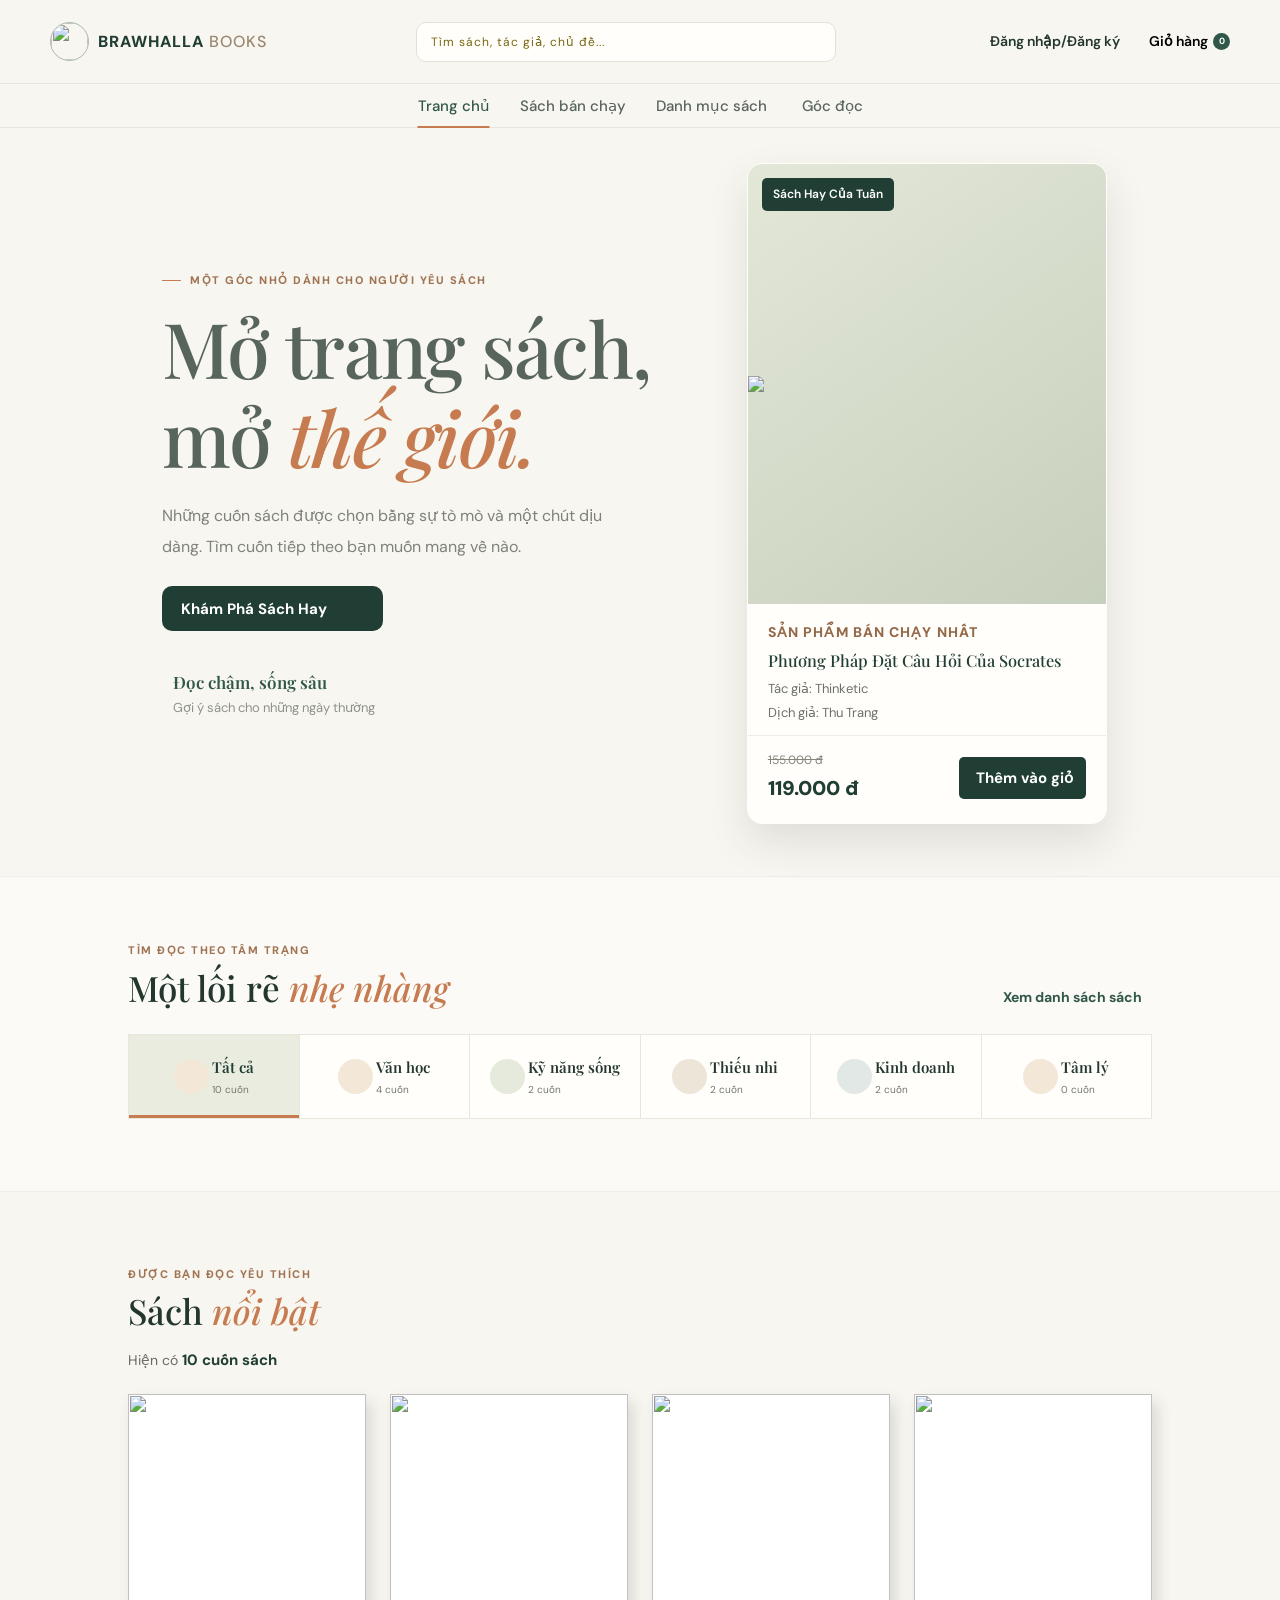
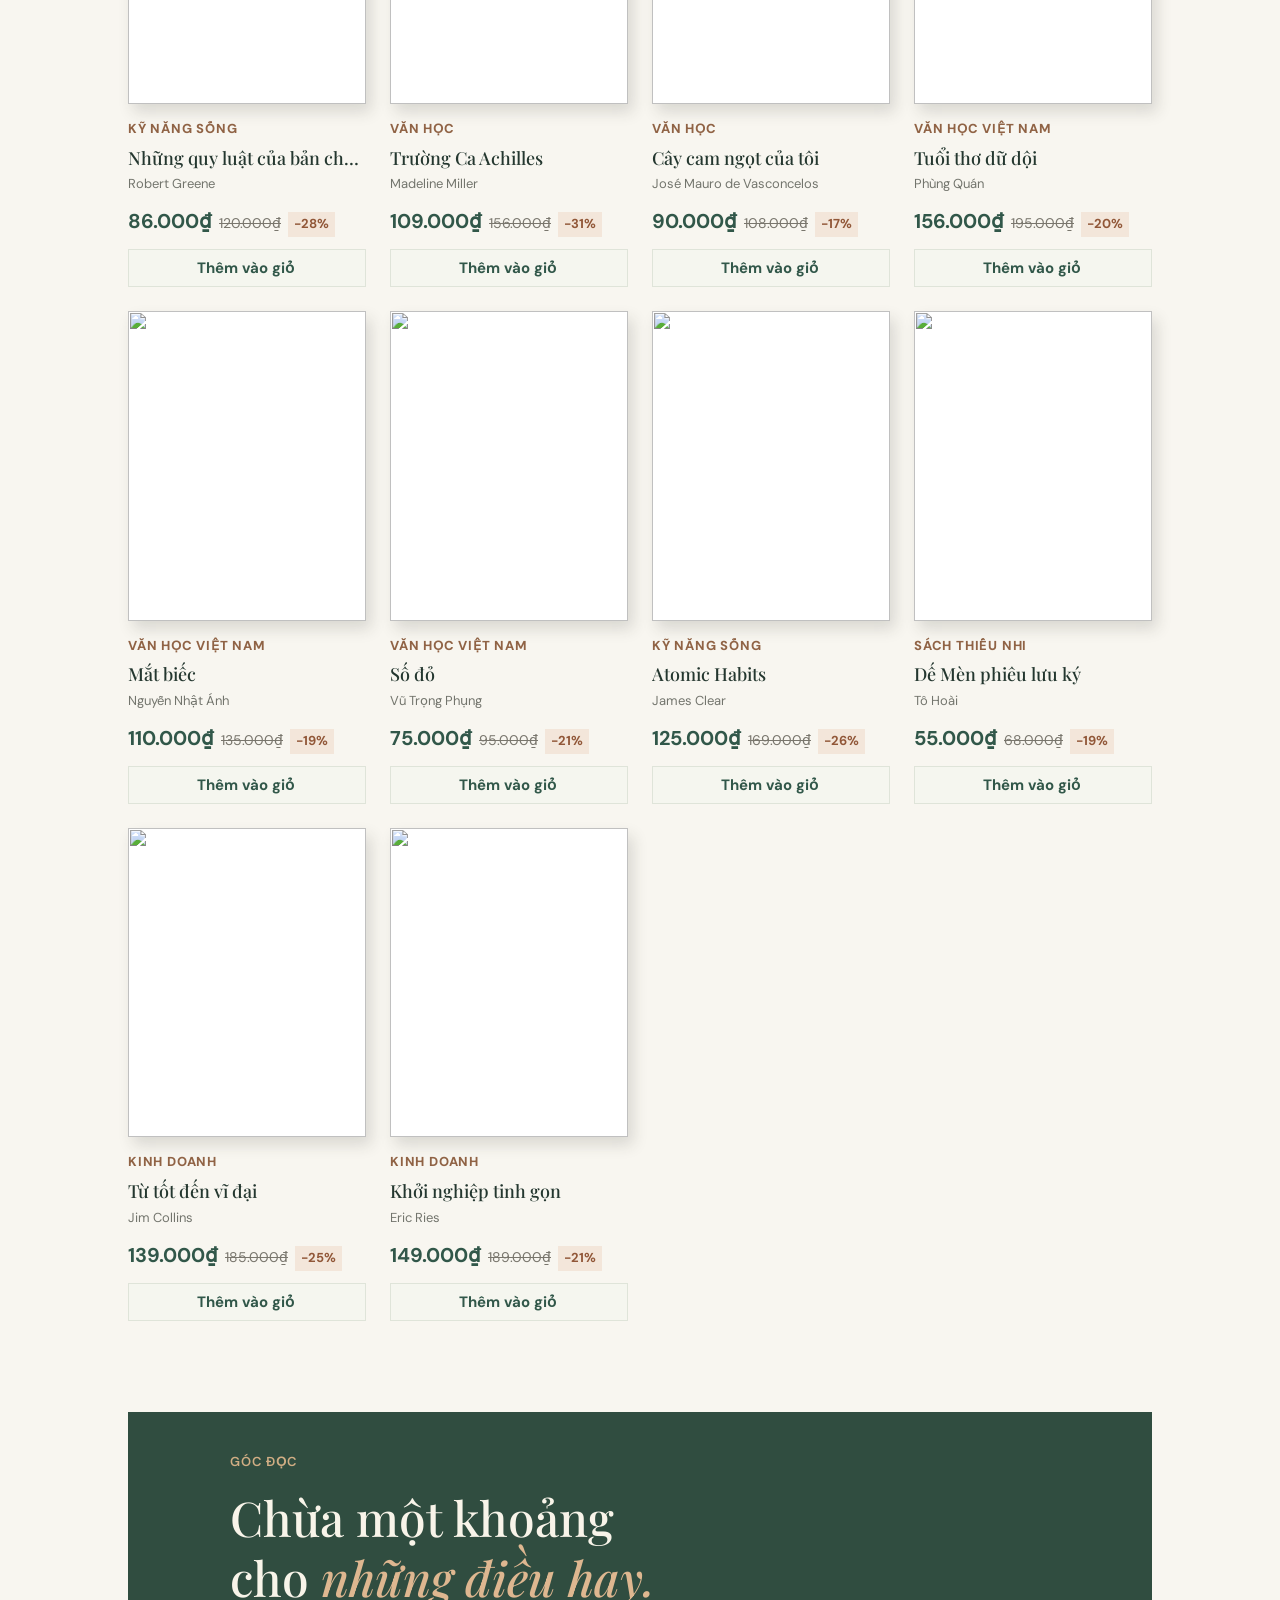
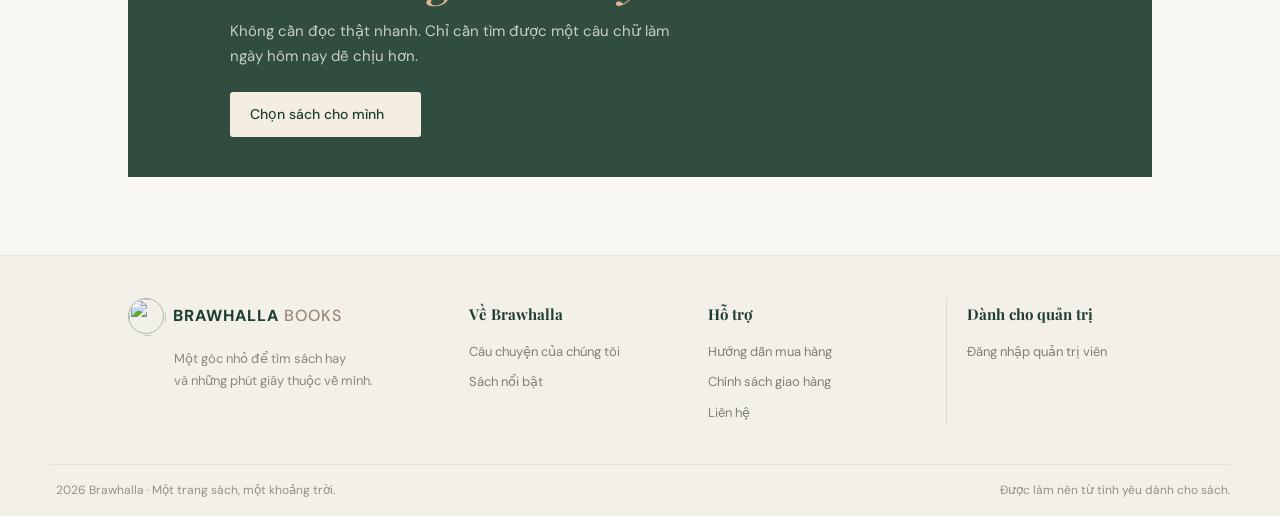
==== commit a349ce80: "index file" ====
--- a/index.html
+++ b/index.html
@@ -1,162 +1,597 @@
-<!doctype html>
+<!DOCTYPE html>
 <html lang="vi">
-  <head>
-    <meta charset="UTF-8" />
-    <meta name="viewport" content="width=device-width, initial-scale=1" />
-    <meta name="theme-color" content="#f8f6f0" />
-    <meta name="description" content="Mộc Books — chọn một cuốn sách hay, mở ra một thế giới mới." />
-    <title>Mộc Books — Mở trang sách, mở thế giới</title>
-    <link rel="stylesheet" href="bookshop.css" />
+<head>
+    <meta charset="UTF-8">
+    <meta name="viewport" content="width=device-width, initial-scale=1.0">
+    <link rel="stylesheet" href="style.css">
+    <link rel="stylesheet" href="customer.css">
     <script src="bookshop.js" defer></script>
-  </head>
-  <body>
-    <div class="announcement">MỪNG BẠN GHÉ THĂM · MIỄN PHÍ VẬN CHUYỂN ĐƠN TỪ 300.000₫</div>
+    <script src="https://unpkg.com/lucide@latest"></script>
+    <title>LIBARY SHOP</title>
+</head>
+<body>
     <header class="site-header">
-      <div class="header-main page-width">
-        <a class="brand" href="index.html" aria-label="Mộc Books, trang chủ">
-          <span class="brand-mark" aria-hidden="true">M</span>
-          <span>MỘC<span class="brand-light">BOOKS</span></span>
-        </a>
-        <form class="search-form" role="search" action="index.html">
-          <label class="visually-hidden" for="book-search">Tìm kiếm sách</label>
-          <input id="book-search" type="search" placeholder="Tìm sách, tác giả, chủ đề..." />
-          <button type="submit" aria-label="Tìm kiếm">⌕</button>
-        </form>
-        <div class="header-actions">
-          <a class="account-link" href="#account-access" data-open-account-access><span class="action-icon" aria-hidden="true">♙</span><span>Đăng nhập / Đăng ký</span></a>
-          <a class="cart-link" href="#sach-noi-bat"><span class="action-icon" aria-hidden="true">♧</span><span>Giỏ hàng</span><b>0</b></a>
+        <div class="header-main page-width">
+            <a href="index.html" class="brand">
+                <span class="brand-mark">
+                    <img src="logo.jpg">
+                </span>
+                <span>BRAWHALLA<span class="brand-light">BOOKS</span></span>
+            </a>
+            <form action="index.html" class="search-form">               
+                <input type="text" placeholder="Tìm sách, tác giả, chủ đề...">
+                <button type="submit">
+                    <i data-lucide="search"></i>
+                </button>
+            </form> 
+            <div class="header-actions">
+                <a href="#account-access" class="account-link" data-open-account-access>
+                    <span class="action-icon">
+                        <i data-lucide="users"></i>
+                        <span>Đăng nhập/Đăng ký</span>
+                    </span>
+                </a>    
+                <button class="cart-link" type="button" data-open-cart>
+                    <span class="action-icon">
+                        <i data-lucide="shopping-bag"></i>
+                    </span>
+                    <span>Giỏ hàng</span>
+                    <b data-cart-count>0</b>
+                </button>
+            </div>
         </div>
-        <button class="menu-toggle" type="button" aria-expanded="false" aria-controls="primary-nav" aria-label="Mở danh mục"><span></span><span></span></button>
-      </div>
-      <nav class="primary-nav" id="primary-nav" aria-label="Danh mục chính">
-        <div class="page-width nav-inner">
-          <a class="nav-current" href="index.html">Trang chủ</a>
-          <a href="#sach-noi-bat">Sách bán chạy</a>
-          <a href="#danh-muc">Danh mục sách</a>
-          <a href="#goc-doc">Góc đọc Mộc</a>
-          <a href="#account-access" data-open-account-access>Đăng nhập / Đăng ký</a>
+        <nav class="primary-nav" id="primary-nav">
+            <div class="page-width nav-inner" >
+                <a href="index.html" class="nav-current">Trang chủ</a>
+                <a href="#sach-noi-bat">Sách bán chạy</a>
+                <div class="nav-category">
+                    <a href="#danh-muc">
+                        Danh mục sách
+                        <i data-lucide="chevron-down"></i>
+                    </a>
+                    <div class="nav-submenu">
+                        <a href="#genre-all" data-book-filter="all">Tất cả sách</a>
+                        <a href="#genre-literature" data-book-filter="literature">Văn học</a>
+                        <a href="#genre-life" data-book-filter="life">Kỹ năng sống</a>
+                        <a href="#genre-children" data-book-filter="children">Thiếu nhi</a>
+                        <a href="#genre-business" data-book-filter="business">Kinh doanh</a>
+                        <a href="#genre-psychology" data-book-filter="psychology">Tâm lý</a>
+                    </div>
+                </div>
+                <a href="#goc-doc">Góc đọc</a>
+            </div>
+        </nav>
+    </header>
+
+    <main>
+        <section class="hero page-width">
+            <div class="hero-copy">
+                <p class="eyebrow">
+                    <span></span>
+                    MỘT GÓC NHỎ DÀNH CHO NGƯỜI YÊU SÁCH
+                </p>
+                <h1>Mở trang sách,<br>mở <em>thế giới.</em></h1>
+                <p class="hero-description">Những cuốn sách được chọn bằng sự tò mò và một chút dịu dàng. Tìm cuốn tiếp theo bạn muốn mang về nào.</p>
+                <a class="btn btn-dark" href="#sach-noi-bat">Khám Phá Sách Hay 
+                    <span>
+                        <i data-lucide="move-up-right" style="width: 20px; height: 20px;"></i>
+                    </span>
+                </a>
+                <div class="hero-note">
+                    <span class="hero-note-mark">
+                        <i data-lucide="asterisk"></i>
+                    </span>
+                    <span>
+                        <b>Đọc chậm, sống sâu</b>
+                        <small>Gợi ý sách cho những ngày thường</small>
+                    </span>
+                </div>
+            </div>
+            <section class="hero-art">  
+                    <article class="featured-card">
+                        <div class="card-thumb">
+                            <img src="socrates.webp">
+                            <span class="card-badge">Sách Hay Của Tuần</span>
+                        </div>
+
+                        <div class="card-info">
+                            <p class="featured-label">SẢN PHẨM BÁN CHẠY NHẤT</p>
+                            <h3 class="card-title">Phương Pháp Đặt Câu Hỏi Của Socrates</h3>
+                            <p class="card-author">Tác giả: Thinketic</p>
+                            <p class="card-translator">Dịch giả: Thu Trang</p>
+                        </div>
+
+                        <div class="card-footer">
+                            <div class="card-price">
+                                <del>155.000 đ</del>
+                                <ins class="current-price">119.000 đ</ins>
+                            </div>
+
+                            <div class="card-btn">
+                                <button type="button" data-book-id="socrates-question-method" data-book-name="Phương Pháp Đặt Câu Hỏi Của Socrates" data-book-author="Thinketic" data-price="119000" data-cover="cover-sage"  class="add-to-cart">
+                                <i data-lucide="shopping-cart"></i>
+                                <span>Thêm vào giỏ</span>
+                                </button>
+                            </div>
+                        </div>
+                    </article>
+            </section>
+        </section>
+
+        <section class="category-section" id="danh-muc">
+            <div class="pade-width">
+                <div class="section-heading">
+                    <div>
+                        <p class="eyebrow">TÌM ĐỌC THEO TÂM TRẠNG</p>
+                        <h2>Một lối rẽ <em>nhẹ nhàng</em></h2>                                                                                                       
+                    </div>
+                    <a href="#sach-noi-bat" class="text-link">Xem danh sách sách 
+                        <span>
+                            <i data-lucide="move-right"></i>
+                        </span>
+                    </a>
+                </div>
+                <div class="genre-bar">
+                    <button class="genre-item is-active" id="genre-all" type="button" data-book-filter="all">
+                        <span class="genre-symbol">
+                            <i data-lucide="layout-grid"></i>
+                        </span>
+                        <span>
+                            <b>Tất cả</b>
+                            <small data-genre-count="all">10 </small>
+                        </span>
+                    </button>
+                    <button class="genre-item" id="genre-literature" type="button" data-book-filter="literature">
+                        <span class="genre-symbol">
+                            <i data-lucide="book-open-text"></i>
+                        </span>
+                        <span>
+                            <b>Văn học</b>
+                            <small data-genre-count="literature">4 cuốn</small>
+                        </span>
+                    </button>
+                    <button class="genre-item" id="genre-life" type="button" data-book-filter="life">
+                        <span class="genre-symbol">
+                            <i data-lucide="heart-handshake"></i>
+                        </span>
+                        <span>
+                            <b>Kỹ năng sống</b>
+                            <small data-genre-count="life">2 cuốn</small>
+                        </span>
+                    </button>
+                    <button class="genre-item" id="genre-children" type="button" data-book-filter="children">
+                        <span class="genre-symbol">
+                            <i data-lucide="puzzle"></i>
+                        </span>
+                        <span>
+                            <b>Thiếu nhi</b>
+                            <small data-genre-count="children">2 cuốn</small>
+                        </span>
+                    </button>
+                    <button class="genre-item" id="genre-business" type="button" data-book-filter="business">
+                        <span class="genre-symbol">
+                            <i data-lucide="building-complex"></i>
+                        </span>
+                        <span>
+                            <b>Kinh doanh</b>
+                            <small data-genre-count="business">2 cuốn</small>
+                        </span>
+                    </button>
+                    <button class="genre-item" id="genre-psychology" type="button" data-book-filter="psychology">
+                        <span class="genre-symbol">
+                            <i data-lucide="brain"></i>
+                        </span>
+                        <span>
+                            <b>Tâm lý</b>
+                            <small data-genre-count="pyschology">0 cuốn</small>
+                        </span>
+                    </button>     
+                </div>
+            </div>
+        </section>
+
+        <section class="books-section page-width" id="sach-noi-bat">
+            <div class="section-heading">
+                <div>
+                    <p class="eyebrow">ĐƯỢC BẠN ĐỌC YÊU THÍCH</p>
+                    <h2>Sách <em>nổi bật</em></h2>
+                </div>
+            </div>
+            <p class="book-count" data-book-count>Hiện có <b>10 cuốn sách</b></p>
+            <div class="book-grid">
+                <article class="book-card" data-book-category="life">
+                    <a class="book-cover" href="#sach-noi-bat">
+                    <img class="book-cover-image" src="the-law-of-human-nature.webp" />
+                    </a>
+                    <div class="book-details">
+                    <p class="book-category">KỸ NĂNG SỐNG</p>
+                    <h3>Những quy luật của bản chất con người</h3>
+                    <p class="book-author">Robert Greene</p>
+                    <div class="book-price">
+                        <b>86.000₫</b>
+                        <del>120.000₫</del>
+                        <span>-28%</span>
+                    </div>
+                    <button class="add-to-cart" type="button" data-book-id="the-law-of-human-nature" data-price="86000">
+                        <span>Thêm vào giỏ </span>
+                        <span>
+                            <i data-lucide="plus"></i>
+                        </span>
+                    </button>
+                    </div>
+                </article>
+                <article class="book-card" data-book-category="literature">
+                    <a class="book-cover" href="#sach-noi-bat">
+                    <img class="book-cover-image" src="truong_ca_achilles.webp" />
+                    </a>
+                    <div class="book-details">
+                    <p class="book-category">VĂN HỌC</p>
+                    <h3>Trường Ca Achilles</h3>
+                    <p class="book-author">Madeline Miller</p>
+                    <div class="book-price">
+                        <b>109.000₫</b>
+                        <del>156.000₫</del>
+                        <span>-31%</span>
+                    </div>
+                    <button class="add-to-cart" type="button" data-book-id="truong_ca_achilles" data-price="109000">
+                        Thêm vào giỏ 
+                        <span>
+                            <i data-lucide="plus"></i>
+                        </span>
+                    </button>
+                    </div>
+                </article>
+                <article class="book-card" data-book-category="literature">
+                    <a class="book-cover" href="#sach-noi-bat">
+                    <img class="book-cover-image" src="cay-cam-ngot-cua-toi.webp" />
+                    </a>
+                    <div class="book-details">
+                    <p class="book-category">VĂN HỌC</p>
+                    <h3>Cây cam ngọt của tôi</h3>
+                    <p class="book-author">José Mauro de Vasconcelos</p>
+                    <div class="book-price">
+                        <b>90.000₫</b>
+                        <del>108.000₫</del>
+                        <span>-17%</span>
+                    </div>
+                    <button class="add-to-cart" type="button" data-book-id="cay-cam-ngot" data-price="90000">
+                        <span>Thêm vào giỏ </span>
+                        <span>
+                            <i data-lucide="plus"></i>
+                        </span>
+                    </button>
+                    </div>
+                </article>
+                <article class="book-card" data-book-category="children">
+                    <a class="book-cover" href="#sach-noi-bat">
+                    <img class="book-cover-image" src="tuoi-tho-du-doi.jpg" />
+                    </a>
+                    <div class="book-details">
+                    <p class="book-category">VĂN HỌC VIỆT NAM</p>
+                    <h3>Tuổi thơ dữ dội</h3>
+                    <p class="book-author">Phùng Quán</p>
+                    <div class="book-price">
+                        <b>156.000₫</b>
+                        <del>195.000₫</del>
+                        <span>-20%</span>
+                    </div>
+                    <button class="add-to-cart" type="button" data-book-id="tuoi-tho-du-doi" data-price="156000">
+                        <span>Thêm vào giỏ </span>
+                        <span>
+                            <i data-lucide="plus"></i>
+                        </span>
+                    </button>
+                    </div>
+                </article>
+                <article class="book-card" data-book-category="literature">
+                    <a class="book-cover" href="#sach-noi-bat">
+                    <img class="book-cover-image" src="mac-biec.webp" />
+                    </a>
+                    <div class="book-details">
+                    <p class="book-category">VĂN HỌC VIỆT NAM</p>
+                    <h3>Mắt biếc</h3>
+                    <p class="book-author">Nguyễn Nhật Ánh</p>
+                    <div class="book-price">
+                        <b>110.000₫</b>
+                        <del>135.000₫</del>
+                        <span>-19%</span>
+                    </div>
+                    <button class="add-to-cart" type="button" data-book-id="mat-biec" data-price="110000">
+                        <span>Thêm vào giỏ </span>
+                        <span>
+                            <i data-lucide="plus"></i>
+                        </span>
+                    </button>
+                    </div>
+                </article>
+                <article class="book-card" data-book-category="literature">
+                    <a class="book-cover" href="#sach-noi-bat">
+                    <img class="book-cover-image" src="so-do.webp" />
+                    </a>
+                    <div class="book-details">
+                    <p class="book-category">VĂN HỌC VIỆT NAM</p>
+                    <h3>Số đỏ</h3>
+                    <p class="book-author">Vũ Trọng Phụng</p>
+                    <div class="book-price">
+                        <b>75.000₫</b>
+                        <del>95.000₫</del>
+                        <span>-21%</span>
+                    </div>
+                    <button class="add-to-cart" type="button" data-book-id="so-do" data-price="75000">
+                        <span>Thêm vào giỏ </span>
+                        <span>
+                            <i data-lucide="plus"></i>
+                        </span>
+                    </button>
+                    </div>
+                </article>
+                <article class="book-card" data-book-category="life">
+                    <a class="book-cover" href="#sach-noi-bat">
+                    <img class="book-cover-image" src="atomic-habits.webp" />
+                    </a>
+                    <div class="book-details">
+                    <p class="book-category">KỸ NĂNG SỐNG</p>
+                    <h3>Atomic Habits</h3>
+                    <p class="book-author">James Clear</p>
+                    <div class="book-price">
+                        <b>125.000₫</b>
+                        <del>169.000₫</del>
+                        <span>-26%</span>
+                    </div>
+                    <button class="add-to-cart" type="button" data-book-id="atomic-habits" data-price="125000">
+                        <span>Thêm vào giỏ </span>
+                        <span>
+                            <i data-lucide="plus"></i>
+                        </span>
+                    </button>
+                    </div>
+                </article>
+                <article class="book-card" data-book-category="children">
+                    <a class="book-cover" href="#sach-noi-bat">
+                    <img class="book-cover-image" src="de_men_phieu_luu_ky.webp" />
+                    </a>
+                    <div class="book-details">
+                    <p class="book-category">SÁCH THIẾU NHI</p>
+                    <h3>Dế Mèn phiêu lưu ký</h3>
+                    <p class="book-author">Tô Hoài</p>
+                    <div class="book-price">
+                        <b>55.000₫</b>
+                        <del>68.000₫</del>
+                        <span>-19%</span>
+                    </div>
+                    <button class="add-to-cart" type="button" data-book-id="de-men-phieu-luu-ky" data-price="55000">
+                        <span>Thêm vào giỏ </span>
+                        <span>
+                            <i data-lucide="plus"></i>
+                        </span>
+                    </button>
+                    </div>
+                </article>
+                <article class="book-card" data-book-category="business">
+                    <a class="book-cover" href="#sach-noi-bat">
+                    <img class="book-cover-image" src="tu-tot-den-vi-dai.webp" />
+                    </a>
+                    <div class="book-details">
+                    <p class="book-category">KINH DOANH</p>
+                    <h3>Từ tốt đến vĩ đại</h3>
+                    <p class="book-author">Jim Collins</p>
+                    <div class="book-price">
+                        <b>139.000₫</b>
+                        <del>185.000₫</del>
+                        <span>-25%</span>
+                    </div>
+                    <button class="add-to-cart" type="button" data-book-id="tu-tot-den-vi-dai" data-price="139000">
+                        <span>Thêm vào giỏ </span>
+                        <span>
+                            <i data-lucide="plus"></i>
+                        </span>
+                    </button>
+                    </div>
+                </article>
+                <article class="book-card" data-book-category="business">
+                    <a class="book-cover" href="#sach-noi-bat">
+                    <img class="book-cover-image" src="khoi-nghiep-tinh-gon.webp">
+                    </a>
+                    <div class="book-details">
+                    <p class="book-category">KINH DOANH</p>
+                    <h3>Khởi nghiệp tinh gọn</h3>
+                    <p class="book-author">Eric Ries</p>
+                    <div class="book-price">
+                        <b>149.000₫</b>
+                        <del>189.000₫</del>
+                        <span>-21%</span>
+                    </div>
+                    <button class="add-to-cart" type="button" data-book-id="khoi-nghiep-tinh-gon" data-price="149000">
+                        <span>Thêm vào giỏ </span>
+                        <span>
+                            <i data-lucide="plus"></i>
+                        </span>
+                    </button>
+                    </div>
+                </article>
+            </div>
+            <p class="book-empty" data-book-empty hidden>Danh mục này hiện chưa có sách. Bạn hãy chọn thể loại khác nhé.</p>
+        </section>
+        <section class="reading-banner page-width" id="goc-doc">
+            <div class="banner-copy">
+                <p class="eyebrow">GÓC ĐỌC</p>
+                <h2>Chừa một khoảng<br>cho <em>những điều hay.</em></h2>
+                <p>Không cần đọc thật nhanh. Chỉ cần tìm được một câu chữ làm ngày hôm nay dễ chịu hơn.</p>
+                <a class="btn btn-light" href="#sach-noi-bat">
+                    <span>Chọn sách cho mình</span>
+                    <span>
+                        <i data-lucide="arrow-right"></i>
+                    </span>
+                </a>
+            </div>
+        </section>
+    </main>
+
+    <footer class="site-footer">
+        <div class="page-width footer-main">
+            <div class="footer-brand">
+                <a class="brand brand-footer" href="index.html">
+                    <span class="brand-mark">
+                        <img src="logo.jpg">
+                    </span>
+                    <span>BRAWHALLA<span class="brand-light">BOOKS</span></span>
+                </a>
+                <p>
+                    Một góc nhỏ để tìm sách hay<br>
+                    và những phút giây thuộc về mình.
+                </p>
+            </div>
+            <div class="footer-column">
+                <b>Về Brawhalla</b>
+                <a href="#goc-doc">Câu chuyện của chúng tôi</a>
+                <a href="#sach-noi-bat">Sách nổi bật</a>
+            </div>
+            <div class="footer-column">
+                <b>Hỗ trợ</b>
+                <a href="#footer">Hướng dẫn mua hàng</a>
+                <a href="#footer">Chính sách giao hàng</a>
+                <a href="#footer">Liên hệ</a>
+            </div>
+            <div class="footer-column footer-admin">
+                <b>Dành cho quản trị</b>
+                <a href="admin.html">
+                    <span>Đăng nhập quản trị viên</span>
+                    <span>
+                        <i data-lucide="arrow-up-right"></i>
+                    </span>
+                </a>
+            </div>
         </div>
-      </nav>
-    </header>
-
-    <main>
-      <section class="hero page-width">
-        <div class="hero-copy">
-          <p class="eyebrow"><span></span> MỘT GÓC NHỎ DÀNH CHO NGƯỜI YÊU SÁCH</p>
-          <h1>Mở trang sách,<br />mở <em>thế giới.</em></h1>
-          <p class="hero-description">Những cuốn sách được chọn bằng sự tò mò và một chút dịu dàng. Tìm cuốn tiếp theo bạn muốn mang về.</p>
-          <a class="button button-dark" href="#sach-noi-bat">Khám phá sách hay <span aria-hidden="true">↗</span></a>
-          <div class="hero-note"><span class="hero-note-mark" aria-hidden="true">✳</span><span><b>Đọc chậm, sống sâu</b><small>Gợi ý sách cho những ngày thường</small></span></div>
+        <div class="page-width footer-bottom" id="footer">
+            <span>
+                <i data-lucide="copyright"></i>
+                2026 Brawhalla · Một trang sách, một khoảng trời.
+            </span>
+            <span>Được làm nên từ tình yêu dành cho sách.</span>
         </div>
-        <div class="hero-art" aria-label="Bìa sách nghệ thuật và chiếc lá minh họa">
-          <div class="hero-sun" aria-hidden="true"></div>
-          <div class="hero-leaf leaf-one" aria-hidden="true"></div>
-          <div class="hero-leaf leaf-two" aria-hidden="true"></div>
-          <div class="hero-book hero-book-back" aria-hidden="true"><span>NHỮNG<br />MÙA XANH</span><i>NHÀ XUẤT BẢN MỘC</i></div>
-          <div class="hero-book hero-book-front" aria-hidden="true"><span>ĐI QUA<br /><b>MÙA</b><br />BÌNH YÊN</span><i>MỘT CUỐN SÁCH VỀ NHỮNG ĐIỀU NHỎ</i><strong>mộc.</strong></div>
-          <div class="art-caption"><span>✦</span> Những câu chuyện ở lại lâu hơn</div>
-          <div class="hero-sticker"><small>ĐỌC MỘT CHÚT</small><b>Vui cả<br />ngày 🌱</b></div>
+    </footer>
+
+    <dialog class="account-dialog" id="account-access">
+        <div class="account-dialog-inner">
+            <button class="dialog-close" type="button" data-close-account-access>
+                <span>
+                    <i data-lucide="x"></i>
+                </span>
+            </button>
+            <div class="dialog-heading">
+                <span class="login-icon">
+                    <img src="logo.jpg">
+                </span>
+                <p class="eyebrow">BRAWHALLA BOOKS · GÓC RIÊNG CỦA BẠN</p>
+                <h2 id="account-dialog-title">Đăng nhập</h2>
+                <p class="login-intro" id="account-dialog-intro">Đăng nhập để tiếp tục hành trình đọc sách của bạn.</p>
+            </div>
+            <div class="account-mode-switch">
+                <button class="account-mode is-active" type="button" data-account-mode="login">Đăng nhập</button>
+                <button class="account-mode" type="button" data-account-mode="register">Đăng ký</button>
+            </div>
+            <form class="account-access-form" id="account-access-form">
+                <label for="account-identity">Email hoặc số điện thoại</label>
+                <input id="account-identity" name="identity" type="text" autocomplete="username" placeholder="Nhập email hoặc số điện thoại" required>
+                <label for="account-password">Mật khẩu</label>
+                <input id="account-password" name="password" type="password" autocomplete="current-password" placeholder="Nhập mật khẩu" required>
+                <button class="account-forgot" type="button" data-forgot-password>Quên mật khẩu?</button>
+                <button class="btn btn-dark account-submit" type="submit">
+                    Đăng nhập
+                    <i data-lucide="arrow-right"></i>
+                </button>
+                <p class="login-feedback" id="account-access-feedback"></p>
+            </form>
+            <form class="account-register-form" id="account-register-form" hidden>
+                <label for="register-name">Họ và tên</label>
+                <input id="register-name" name="name" type="text" autocomplete="name" placeholder="Nhập họ và tên" required>
+                <label for="register-email">Email</label>
+                <input id="register-email" name="email" type="email" autocomplete="email" placeholder="ban@example.com" required>
+                <label for="register-phone">Số điện thoại <span>(không bắt buộc)</span></label>
+                <input id="register-phone" name="phone" type="tel" autocomplete="tel" placeholder="Nhập số điện thoại">
+                <label for="register-password">Mật khẩu</label>
+                <input id="register-password" name="password" type="password" autocomplete="new-password" placeholder="Tạo mật khẩu" minlength="6" required>
+                <label for="register-confirm-password">Nhập lại mật khẩu</label>
+                <input id="register-confirm-password" name="confirm-password" type="password" autocomplete="new-password" placeholder="Nhập lại mật khẩu" minlength="6" required>
+                <button class="btn btn-dark account-submit" type="submit">
+                    Tạo tài khoản
+                    <i data-lucide="arrow-right"></i>
+                </button>
+                <p class="login-feedback" id="account-register-feedback"></p>
+            </form>
+            <div class="account-social-login">
+                <span class="account-social-divider">Hoặc tiếp tục với</span>
+                <div class="account-social-buttons">    
+                    <button class="account-social-button" type="button" data-account-provider="Google">
+                        <span class="social-google-mark">G</span>
+                        Google
+                    </button>
+                    <button class="account-social-button" type="button" data-account-provider="Facebook">
+                        <span class="social-facebook-mark">f</span>
+                        Facebook
+                    </button>
+                </div>
+                <p class="login-feedback" id="account-social-feedback"></p>
+            </div>
+            <a class="seller-access-link" href="admin.html">
+                <i data-lucide="store"></i>
+                Đăng nhập với tư cách người bán hàng
+                <i data-lucide="arrow-up-right"></i>
+            </a>
         </div>
-      </section>
-
-      <section class="category-section" id="danh-muc">
-        <div class="page-width">
-          <div class="section-heading">
-            <div><p class="eyebrow">TÌM ĐỌC THEO TÂM TRẠNG</p><h2>Một lối rẽ <em>nhẹ nhàng</em></h2></div>
-            <a class="text-link" href="#sach-noi-bat">Xem tất cả <span aria-hidden="true">→</span></a>
-          </div>
-          <div class="category-grid">
-            <a class="category-card category-literature" href="#sach-noi-bat"><span class="category-symbol" aria-hidden="true">❧</span><span><b>Văn học</b><small>Chạm vào những câu chuyện</small></span><span class="category-arrow" aria-hidden="true">↗</span></a>
-            <a class="category-card category-life" href="#sach-noi-bat"><span class="category-symbol" aria-hidden="true">☼</span><span><b>Kỹ năng sống</b><small>Hiểu mình, thương người</small></span><span class="category-arrow" aria-hidden="true">↗</span></a>
-            <a class="category-card category-children" href="#sach-noi-bat"><span class="category-symbol" aria-hidden="true">✳</span><span><b>Sách thiếu nhi</b><small>Nuôi dưỡng trí tò mò</small></span><span class="category-arrow" aria-hidden="true">↗</span></a>
-            <a class="category-card category-business" href="#sach-noi-bat"><span class="category-symbol" aria-hidden="true">⌁</span><span><b>Kinh doanh</b><small>Mở mang những ý tưởng</small></span><span class="category-arrow" aria-hidden="true">↗</span></a>
-          </div>
+    </dialog>
+    <dialog class="cart-drawer" id="cart-drawer">
+        <div class="cart-drawer-inner">
+            <div class="cart-drawer-header">
+                <div>
+                    <p class="eyebrow">BRAWHALLA BOOKS</p>
+                    <h2>Giỏ hàng <span data-drawer-cart-count>(0)</span></h2>
+                </div>
+                <button class="cart-close" type="button" data-close-cart>
+                    <i data-lucide="x"></i>
+                </button>
+            </div>
+            <div class="cart-items" data-cart-items></div>
+            <div class="cart-empty" data-cart-empty>
+                <i data-lucide="shopping-bag"></i>
+                <p>Giỏ hàng của bạn đang trống.</p>
+                <button type="button" data-close-cart>Tiếp tục chọn sách</button>
+            </div>
+            <div class="cart-drawer-footer">
+                <div class="cart-total-row">
+                    <span>Tạm tính</span>
+                    <b data-cart-total>0₫</b>
+                </div>
+                <div class="cart-total-row cart-grand-total">
+                    <span>Tổng thanh toán</span>
+                    <b data-cart-total>0₫</b>
+                </div>
+                <button class="cart-checkout" type="button" data-checkout>
+                    Thanh toán
+                    <i data-lucide="arrow-right"></i>
+                </button>
+                <p class="cart-checkout-note">Thanh toán hiện là giao diện minh họa.</p>
+            </div>
         </div>
-      </section>
-
-      <section class="books-section page-width" id="sach-noi-bat">
-        <div class="section-heading">
-          <div><p class="eyebrow">ĐƯỢC BẠN ĐỌC YÊU THÍCH</p><h2>Sách <em>nổi bật</em></h2></div>
-          <a class="text-link" href="#sach-noi-bat">Khám phá thêm <span aria-hidden="true">→</span></a>
+    </dialog>
+    <dialog class="checkout-success-dialog" id="checkout-success-dialog">
+        <div class="checkout-success-card">
+            <button class="checkout-success-close" type="button" data-close-checkout-success>
+                <i data-lucide="x"></i>
+            </button>
+            <span class="checkout-success-icon">
+                <i data-lucide="check"></i>
+            </span>
+            <p class="eyebrow">BRAWHALLA BOOKS</p>
+            <h2>Thanh toán thành công!</h2>
+            <p>Cảm ơn bạn đã chọn sách. Đơn hàng của bạn đã được ghi nhận.</p>
+            <button class="btn btn-dark checkout-success-button" type="button" data-close-checkout-success>
+                Tiếp tục mua sắm
+            </button>
         </div>
-        <div class="book-grid">
-          <article class="book-card">
-            <a class="book-cover cover-morning" href="#sach-noi-bat" aria-label="Đắc nhân tâm">
-              <span class="cover-ornament" aria-hidden="true">✳</span><span class="cover-title">ĐẮC NHÂN<br />TÂM</span><span class="cover-author">DALE CARNEGIE</span><span class="cover-publisher">FIRST NEWS</span>
-            </a>
-            <div class="book-details"><p class="book-category">KỸ NĂNG SỐNG</p><h3>Đắc nhân tâm</h3><p class="book-author">Dale Carnegie</p><div class="book-price"><b>86.000₫</b><del>120.000₫</del><span>-28%</span></div></div>
-          </article>
-          <article class="book-card">
-            <a class="book-cover cover-garden" href="#sach-noi-bat" aria-label="Nhà giả kim">
-              <span class="cover-sun" aria-hidden="true"></span><span class="cover-title">NHÀ<br />GIẢ KIM</span><span class="cover-author">PAULO COELHO</span><span class="cover-publisher">NHÀ XUẤT BẢN VĂN HỌC</span>
-            </a>
-            <div class="book-details"><p class="book-category">VĂN HỌC</p><h3>Nhà giả kim</h3><p class="book-author">Paulo Coelho</p><div class="book-price"><b>64.000₫</b><del>79.000₫</del><span>-19%</span></div></div>
-          </article>
-          <article class="book-card">
-            <a class="book-cover cover-blue" href="#sach-noi-bat" aria-label="Cây cam ngọt của tôi">
-              <span class="cover-moon" aria-hidden="true">☾</span><span class="cover-title">CÂY CAM<br />NGỌT<br />CỦA TÔI</span><span class="cover-author">JOSÉ MAURO DE VASCONCELOS</span><span class="cover-publisher">NHÃ NAM</span>
-            </a>
-            <div class="book-details"><p class="book-category">VĂN HỌC</p><h3>Cây cam ngọt của tôi</h3><p class="book-author">José Mauro de Vasconcelos</p><div class="book-price"><b>90.000₫</b><del>108.000₫</del><span>-17%</span></div></div>
-          </article>
-          <article class="book-card">
-            <a class="book-cover cover-sand" href="#sach-noi-bat" aria-label="Tuổi thơ dữ dội">
-              <span class="cover-frame" aria-hidden="true"></span><span class="cover-title">TUỔI THƠ<br /><em>DỮ DỘI</em></span><span class="cover-author">PHÙNG QUÁN</span><span class="cover-publisher">NHÀ XUẤT BẢN KIM ĐỒNG</span>
-            </a>
-            <div class="book-details"><p class="book-category">VĂN HỌC VIỆT NAM</p><h3>Tuổi thơ dữ dội</h3><p class="book-author">Phùng Quán</p><div class="book-price"><b>156.000₫</b><del>195.000₫</del><span>-20%</span></div></div>
-          </article>
-        </div>
-      </section>
-
-      <section class="reading-banner page-width" id="goc-doc">
-        <div class="banner-copy"><p class="eyebrow">GÓC ĐỌC MỘC</p><h2>Chừa một khoảng<br />cho <em>những điều hay.</em></h2><p>Không cần đọc thật nhanh. Chỉ cần tìm được một câu chữ làm ngày hôm nay dễ chịu hơn.</p><a class="button button-light" href="#sach-noi-bat">Chọn sách cho mình <span aria-hidden="true">→</span></a></div>
-        <div class="banner-art" aria-hidden="true"><span class="banner-flower">✳</span><span class="banner-book"></span><span class="banner-leaf">❧</span><span class="banner-stamp">READ<br />SLOWLY</span></div>
-      </section>
-    </main>
-
-    <footer class="site-footer">
-      <div class="page-width footer-main">
-        <div class="footer-brand"><a class="brand brand-footer" href="index.html"><span class="brand-mark" aria-hidden="true">M</span><span>MỘC<span class="brand-light">BOOKS</span></span></a><p>Một góc nhỏ để tìm sách hay<br />và những phút giây thuộc về mình.</p></div>
-        <div class="footer-column"><b>Về Mộc</b><a href="#goc-doc">Câu chuyện của chúng tôi</a><a href="#sach-noi-bat">Sách nổi bật</a><a href="account.html">Tài khoản khách hàng</a></div>
-        <div class="footer-column"><b>Hỗ trợ</b><a href="#footer">Hướng dẫn mua hàng</a><a href="#footer">Chính sách giao hàng</a><a href="#footer">Liên hệ</a></div>
-        <div class="footer-column footer-admin"><b>Dành cho quản trị</b><a href="admin.html">Đăng nhập quản trị viên ↗</a></div>
-      </div>
-      <div class="page-width footer-bottom" id="footer"><span>© 2026 Mộc Books · Một trang sách, một khoảng trời.</span><span>Được làm nên từ tình yêu dành cho sách.</span></div>
-    </footer>
-    <dialog class="account-dialog" id="account-access" aria-labelledby="account-dialog-title">
-      <div class="account-dialog-inner">
-        <button class="dialog-close" type="button" aria-label="Đóng bảng đăng nhập" data-close-account-access>×</button>
-        <div class="dialog-heading">
-          <span class="login-icon" aria-hidden="true">M</span>
-          <p class="eyebrow">MỘC BOOKS · GÓC RIÊNG CỦA BẠN</p>
-          <h2 id="account-dialog-title">Đăng nhập</h2>
-          <p class="login-intro">Chọn loại tài khoản để tiếp tục.</p>
-        </div>
-        <div class="account-role-switch" role="group" aria-label="Chọn loại tài khoản">
-          <button class="account-role is-active" type="button" data-account-role="customer" aria-pressed="true"><span aria-hidden="true">♙</span> Khách hàng</button>
-          <button class="account-role" type="button" data-account-role="seller" aria-pressed="false"><span aria-hidden="true">▤</span> Người bán hàng</button>
-        </div>
-        <div class="account-mode-switch" role="group" aria-label="Chọn đăng nhập hoặc đăng ký">
-          <button class="account-mode is-active" type="button" data-account-mode="login" aria-pressed="true">Đăng nhập</button>
-          <button class="account-mode" type="button" data-account-mode="register" aria-pressed="false">Đăng ký</button>
-        </div>
-        <form class="account-access-form" id="account-access-form">
-          <label class="account-extra-field" for="account-name" hidden>Họ và tên</label>
-          <input class="account-extra-field" id="account-name" name="name" type="text" autocomplete="name" placeholder="Nhập họ và tên" hidden />
-          <label class="account-shop-field" for="account-shop" hidden>Tên cửa hàng</label>
-          <input class="account-shop-field" id="account-shop" name="shop" type="text" autocomplete="organization" placeholder="Nhập tên cửa hàng" hidden />
-          <label for="account-identity">Email hoặc số điện thoại</label>
-          <input id="account-identity" name="identity" type="text" autocomplete="username" placeholder="Nhập email hoặc số điện thoại" required />
-          <label for="account-password">Mật khẩu</label>
-          <input id="account-password" name="password" type="password" autocomplete="current-password" placeholder="Nhập mật khẩu" required minlength="6" />
-          <label class="account-confirm-label" for="account-confirm" hidden>Nhập lại mật khẩu</label>
-          <input class="account-confirm-field" id="account-confirm" name="confirm" type="password" autocomplete="new-password" placeholder="Nhập lại mật khẩu" hidden minlength="6" />
-          <button class="account-forgot" type="button" data-forgot-password>Quên mật khẩu?</button>
-          <button class="button button-dark account-submit" type="submit">Đăng nhập <span aria-hidden="true">→</span></button>
-          <p class="login-feedback" id="account-access-feedback" role="status" aria-live="polite"></p>
-        </form>
-        <p class="account-dialog-note">Biểu mẫu minh họa · Chưa kết nối xác thực tài khoản.</p>
-        <a class="seller-admin-link" href="admin.html">Dành cho quản trị viên ↗</a>
-      </div>
     </dialog>
-  </body>
+    <script>
+        lucide.createIcons(); // để sử dụng icon của web lucide
+    </script>
+</body>
 </html>
--- a/style.css
+++ b/style.css
@@ -0,0 +1,1020 @@
+@import url("https://fonts.googleapis.com/css2?family=DM+Sans:wght@400;500;600;700;800&family=Playfair+Display:ital,wght@0,500;0,600;0,700;1,500;1,600&display=swap");
+
+:root {
+    color-scheme: light;
+    --paper: #f8f6f0;
+    --white: #fffefa;
+    --ink: #24372f;
+    --muted: #7e8279;
+    --line: #e9e6dc;
+    --green: #315749;
+    --green-dark: #203e34;
+    --orange: #c67b50;
+    --serif: "Playfair Display", Georgia, serif;
+    --sans: "DM Sans", Arial, sans-serif;
+}
+
+* {
+    box-sizing: border-box;
+}
+
+body {
+    margin: 0;
+    background: var(--paper );
+    color: var(--ink); 
+    font-family: var(--sans);
+    font-size: 14px;
+    line-height: 1.6;
+}
+
+a {
+    color: inherit;
+    text-decoration: none;
+}
+
+svg {
+    width: 18px;
+}
+
+button, input {
+    font: inherit;
+}
+
+.page-width {
+    /* để trống 28px mỗi bên */
+    width: min(1180px, calc(100% - 56px));  
+    margin-inline: auto ;
+}
+
+.site-header {
+    position: sticky;
+    z-index: 1000;
+    top: 0;
+    background-color:rgba(248,246,240,.96);
+    backdrop-filter:blur(14px)
+}
+
+.header-main {
+    position: relative;
+    display: flex;
+    min-height: 83px;
+    align-items: center;
+    justify-content: space-between;
+    gap: 28px;
+}
+
+.brand {
+    display: flex;
+    flex: 0 0 auto;
+    align-items: center;
+    gap: 9px;
+    color: var(--green-dark);
+    font-size: 16px;
+    font-weight: 800;
+    letter-spacing: 1px;
+}
+
+.brand img {
+    width: 37px;
+    height: 37px;
+    border-radius: 50%;
+}
+
+.brand-mark {
+    display: grid;
+    place-items: center;
+    border: 1px solid #aab9a7;
+    border-radius: 50%;
+}
+
+.brand-light {
+    margin-left: 5px;
+    color: #9a8872;
+    font-weight: 500;
+}
+
+.search-form {
+    display: flex;
+    width: min(420px,38vw);
+    height: 40px;
+    align-items: center;
+    border: 1px solid #e4e0d6;
+    background: var(--white);
+    border-radius: 10px;
+}
+
+.search-form input {
+    width: 100%;
+    height: 100%;
+    padding: 0 14px;
+    border: none;
+    outline: none;
+    background: transparent;
+    color: var(--ink);
+    font-size: 12px;
+}   
+
+.search-form input::placeholder {
+    color: #786512;
+    letter-spacing: 1px;
+}
+
+.search-form button {
+    width: 45px;
+    height: 100%;
+    border: none;
+    background: transparent;
+    cursor: pointer;
+    transition: all 0.3s ease;
+}
+
+.search-form button:hover {
+    background-color: var(--line);
+}
+
+.header-actions {
+    display: flex;
+    align-items: center;
+    gap: 24px;
+}
+
+.header-actions a span, .header-actions button {
+    display: flex;
+    align-items: center;
+    justify-content: center;
+    gap: 5px;
+    font-size: 14px;
+    font-weight: 600;
+}
+
+.header-actions a {
+    transition: all 0.3s ease;
+}
+
+.header-actions button {
+    padding: 0;
+    border: none;
+    background: transparent;
+    font-family: var(--sans);
+    cursor: pointer;
+    transition: all 0.3s ease;
+}
+
+.header-actions a:hover, .header-actions button:hover, .header-actions .is-select {
+    color: var(--orange);
+}
+
+.cart-link b {
+    display: grid;
+    width: 17px;
+    height: 17px;
+    place-items: center;
+    justify-content: center;
+    border-radius: 50%;
+    background:  var(--green);
+    color: white;
+    font-size: 9px;
+}
+
+.primary-nav {
+    border-top: 1px solid var(--line);
+    border-bottom: 1px solid var(--line);
+}
+
+.nav-inner {
+    position: relative;
+    display: flex;
+    min-height: 43px;
+    align-items: center;
+    justify-content: center;
+    gap: 30px;
+}
+
+.nav-inner::after {
+    position: absolute;
+    bottom: -1px;
+    left: 0;
+    width: var(--nav-indicator-width, 0px);
+    height: 2px;
+    background-color: var(--orange);
+    content: "";
+    transform: translateX(var(--nav-indicator-left, 0px));
+    transition: width 0.24s ease, transform 0.24s ease;
+    pointer-events: none;
+}
+
+.nav-inner > a,
+.nav-category > a {
+    position: relative;
+    display: grid;
+    height: 43px;
+    align-items: center;
+    color: #58655d;
+    font-size: 15px;
+    font-weight: 500;
+    transition: all 0.18 ease;
+}
+
+.nav-inner > a:hover,
+.nav-category > a:hover,
+.nav-inner .nav-current {
+    color: var(--green);
+}
+
+.nav-category {
+    position: relative;
+    display: flex;
+    height: 43px;
+    align-items: center;
+}
+
+.nav-category > a {
+    display: flex;
+    align-items: center;
+    gap: 5px;
+}
+
+.nav-category > a svg {
+    width: 14px;
+    height: 14px;
+    transition: transform 0.2s ease;
+}
+
+.nav-category:hover > a svg {
+    transform: rotate(180deg);
+}
+
+.nav-submenu {
+    position: absolute;
+    z-index: 1001;
+    top: 100%;
+    left: -16px;
+    display: none;
+    width: 190px;
+    padding: 7px 0;
+    border: 1px solid var(--line);
+    background: var(--white);
+    box-shadow: 0 12px 26px rgba(36, 55, 47, 0.12);
+}
+
+.nav-category:hover .nav-submenu {
+    display: block;
+}
+
+.nav-submenu a {
+    display: flex;
+    min-height: 38px;
+    align-items: center;
+    padding: 8px 14px;
+    color: #58655d;
+    font-size: 13px;
+    transition: background 0.18s ease, color 0.18s ease;
+}
+
+.nav-submenu a:hover,
+.nav-submenu a.is-active {
+    background: #f3f2eb;
+    color: var(--green-dark);
+}
+
+.hero {
+    display: grid;
+    min-height: 505px;
+    grid-template-columns: 1.08fr 0.92fr;
+    align-items: center;
+    gap: 45px;
+    color: #58655d;
+    padding-top: 35px;
+    padding-bottom: 52px;
+    width: 80%;
+    margin: 0 auto;
+}
+
+.hero-copy {
+    padding: 15px 0 12px 34px;
+}
+
+.eyebrow {
+    margin: 0 0 14px;
+    color: #a07453;
+    font-size: 11px;
+    font-weight: 800;
+    letter-spacing: 1.5px;
+}
+
+.hero-copy .eyebrow {
+    display: flex;
+    align-items: center;
+    gap: 9px;
+}
+
+.hero-copy .eyebrow span {
+    width: 19px;
+    height: 1px;
+    background: var(--orange);
+}   
+
+h1, h2, h3, p {
+    margin-top: 0;
+}
+
+h1, h2, h3 {
+    font-family: var(--serif);
+    font-weight: 500;
+}
+
+.hero h1 {
+    margin-bottom: 20px;
+    /* (giá trị tối thiểu, giá trị ưu tiên/thay đổi, giá trị tối đa) */
+    font-size: clamp(52px,6vw,78px);
+    line-height: 1.15;
+    letter-spacing: -1.7px;
+}
+
+.hero h1 em, h2 em {
+    color: var(--orange);
+    font-weight: 500;
+}
+
+.hero-description {
+    max-width: 440px;
+    margin-bottom: 24px;
+    color: var(--muted);
+    font-size: 16px;
+    line-height: 1.95;
+}
+
+.btn {
+    display: inline-flex;
+    min-height: 45px;
+    align-items: center;
+    justify-content: center;
+    gap: 17px;
+    padding: 0 19px;
+    border: 0;
+    border-radius: 3px;
+    font-size: 15px;
+    font-weight: 700;;
+    transition: transform 0.2s, background 0.2s;
+}
+
+.btn:hover {
+    transform: translateY(-2px)
+}
+
+.btn-dark {
+    background: var(--green-dark);
+    color: white;
+    border-radius: 10px;
+}
+
+.btn-dark:hover {
+    background: #315747;
+}
+
+.hero-note {
+    display: flex;
+    align-items: center;
+    gap: 11px;
+    margin-top: 38px;
+    color: var(--green);
+}
+
+.hero-note-mark svg {
+    display: grid;
+    place-items: center;
+    border: 1px solid #d5d9ca;
+    border-radius: 50%;
+    width: 18px;
+    height: 18px;
+}
+
+.hero-note b, .hero-note small {
+    display: block;
+}
+
+.hero-note b {
+    font-family: var(--serif);
+    font-size: 17px;
+    font-weight: 600;
+}
+
+.hero-note small {
+    margin-top: 1px; 
+    color: #8e9288;
+    font-size: 13px;
+}
+
+.hero-art {
+    display: flex;
+    min-height: 400px;
+    align-items: center;
+    justify-content: center;
+}
+.featured-card {
+    width: min(100%, 360px);
+    overflow: hidden;
+    border: 1px solid var(--white);
+    border-radius: 15px;
+    background: var(--white);
+    box-shadow: 0 18px 42px rgba(42,51,39,.12);
+    transition: box-shadow 0.3s ease, transform 0.24s ease;
+}
+
+.featured-card:hover {
+    box-shadow: 0 18px 42px rgba(230, 194, 32, 0.275) ;
+    transform: translateY(-2px);
+}
+
+.card-thumb {
+    position: relative;
+    display: grid;
+    height: 440px;
+    place-items: center;
+    overflow: hidden;
+    background: linear-gradient(145deg,#e3e7d8,#c7d0bc);
+}
+
+.card-thumb img {
+    position: relative;
+    display: block;
+    z-index: 1;
+    width: 100%;
+    height: auto;
+    object-fit: cover;
+}
+
+.card-badge {
+    position: absolute;
+    z-index: 2;
+    top: 14px;
+    left: 14px;
+    padding: 7px 11px;
+    background: var(--green-dark);
+    color: white;
+    font-size: 12px;
+    font-weight: 600;
+    cursor: pointer;
+    border-radius: 5px;
+    transition: background 0.3s ease;
+}
+
+.card-badge:hover {
+    background: #315747;
+}
+
+.card-info {
+    padding: 17px 20px 8px;
+}
+
+.featured-label {
+    margin: 0 0 6px; 
+    color: #946949;
+    font-weight: 800;
+    letter-spacing: 1.1px;
+}
+
+.card-title {
+    margin: 0 0 8px;
+    color: var(--green-dark);
+    font-size: clamp(19px,2w,24px);
+    line-height: 1.35;
+}
+
+.card-author, .card-translator {
+    margin: 0 0 3px; 
+    color: #6e7168;
+    font-size: 13px;
+}
+
+.card-footer {
+    display: flex;
+    align-items: center;
+    justify-content: space-between;
+    gap: 12px;
+    padding: 15px 20px 19px;
+    border-top: 1px solid #eeece4;
+}
+
+.card-price {
+    display: flex;
+    flex-direction: column;
+    align-items: flex-start;
+    gap: 2px;
+}
+
+.card-price del {
+    color: #86847b;
+    font-size: 12px;
+}
+
+.current-price {
+    color: var(--green-dark);
+    font-size: 20px;
+    font-weight: 900;
+    text-decoration: none;
+}
+
+.card-btn .add-to-cart {
+    display: flex;
+    width: auto;
+    min-height: 42px;
+    align-items: center;
+    justify-content: center;
+    gap: 4px;
+    border: none;
+    margin: 0;
+    padding: 0 13px;
+    background: var(--green-dark);
+    color: white;
+    border-radius: 5px;
+    cursor: pointer;
+    transition: background 0.3s ease;
+}
+
+.card-btn .add-to-cart:hover {
+    background: #315747;
+}
+
+.category-section {
+    padding: 65px 0 72px;
+    border-top: 1px solid #efede5;
+    border-bottom: 1px solid #efede5;
+    background: #fbfaf6;
+}
+
+.category-section > div {
+    width: 80%;
+    margin: 0 auto;
+}
+
+.section-heading {
+    display: flex;
+    align-items: flex-end;
+    justify-content: space-between;
+    gap: 22px;
+    margin-bottom: 25px;
+}
+
+.section-heading .eyebrow {
+    margin-bottom: 7px;
+}
+
+.section-heading h2 {
+    margin-bottom: 0;
+    font-size: clamp(27px,3vw,35px);
+    line-height: 1.2;
+}
+
+.text-link {
+    display: inline-flex;
+    gap: 10px;
+    color: var(--green);
+    font-size: 14px;
+    font-weight: 700;
+    transition: color 0.14s ease;
+}
+
+.text-link:hover {
+    color: var(--orange);
+}
+
+.genre-bar {
+    display: flex;
+    overflow: hidden;
+    border: 1px solid #e9e6dc;
+    background: #fffefa;
+}
+
+.genre-item {
+    display: flex;
+    flex: 1;
+    min-width: none;
+    min-height: 78px;
+    scroll-margin-top: 150px;
+    align-items: center;
+    justify-content: center;
+    padding: 20px 16px;
+    border: none;
+    border-right: 1px solid #e9e6dc;
+    background: transparent;
+    color: var(--ink);
+    font-family: var(--sans);
+    text-align: left;
+    cursor: pointer;
+    transition: background 0.18s, color 0.18s;
+}
+ 
+.genre-item:last-child {
+    border-right: 0;
+}
+
+.genre-item:hover {
+    background: #f6f5ef;
+}
+
+.genre-item.is-active {
+    background: #e9ecdf;
+    color: var(--green-dark);
+    /* inset: đổ bóng vào trong */
+    box-shadow: inset 0 -3px 0 var(--orange);
+}
+
+.genre-symbol {
+    display: grid;
+    width: 35px;
+    height: 35px;
+    flex: 0 0 auto;
+    place-items: center;
+    border-radius: 50%;
+    background: #f3e7d8;
+    color: #a77855;
+    margin-right: 3px;
+}
+
+.genre-item:nth-child(3) .genre-symbol {
+    background: #e5eadc;
+    color: #6f815e;
+}
+
+.genre-item:nth-child(4) .genre-symbol { 
+    background: #eee5d9; 
+    color: #b2775c; 
+}
+
+.genre-item:nth-child(5) .genre-symbol { 
+    background: #e2e8e6; 
+    color: #56776b; 
+}
+
+.genre-item b, .genre-item small {
+    display: block;
+    white-space: nowrap;
+}
+
+.genre-item b {
+    font-family: var(--serif);
+    font-size: 15px;
+    font-weight: 600;
+}
+
+.genre-item small {
+    margin-top: 3px;
+    color: #73776e;
+    font-size: 10px;
+}
+
+.books-section {
+    width: 80%;
+    margin: 0 auto;
+    padding-top: 74px;
+    padding-bottom: 91px;
+}
+
+.book-count {
+    margin: -9px 0 22px;
+    color: #686c63;
+    font-size: 14px;
+}
+
+.book-count b {
+    color: var(--green-dark);
+    font-size: 15px;
+}
+
+.book-empty{
+    padding: 35px 15px;
+    border: 1px dashed #d9d8cb;
+    color: #686c63;
+    font-size: 14px;
+    text-align: center;
+}
+
+.book-empty[hidden] {
+    display: none;
+}
+
+.book-grid {
+    display: grid;
+    grid-template-columns: repeat(4,minmax(0,1fr));
+    gap: 24px;
+}
+
+.book-card {
+    min-width: none;
+}
+
+.book-card[hidden] {
+    display: none;
+}
+
+.book-cover {
+    position: relative;
+    display: block;
+    width: 100%;
+    aspect-ratio: 900/1170;
+    overflow: hidden;
+    background: #fff;
+    box-shadow: 5px 8px 14px rgba(48,48,37,0.15);
+    transition: transform 0.22s, box-shadow 0.22s;
+}
+
+.book-cover-image {
+    display: block;
+    width: 100%;
+    height: 100%;
+    object-fit: cover;
+}
+
+.book-cover:hover {
+    transform: translateY(-5px);
+}
+
+.book-details {
+    padding-top: 15px;
+}
+
+.book-category {
+    margin-bottom: 4px;
+    color: #906345;
+    font-size: 13px;
+    font-weight: 800;
+    letter-spacing: 0.8px;
+}
+
+.book-details h3 {
+    overflow: hidden;
+    margin-bottom: 2px;
+    font-size: 18px;
+    text-overflow: ellipsis;
+    white-space: nowrap;
+}
+
+.book-author {
+    margin-bottom: 10px;
+    color: #73756d;
+    font-size: 13px;
+}
+
+.book-price {
+    display: flex;
+    flex-wrap: wrap;
+    align-items: baseline;
+    gap: 7px;
+}
+
+.book-price b {
+    color: var(--green);
+    font-size: 20px;
+}
+
+.book-price del {
+    color: #79766d;
+    font-size: 14px;
+}
+
+.book-price span {
+    padding: 2px 6px;
+    background: #f3e6da;
+    color: #915738;
+    font-size: 13px;
+    font-weight: 700;
+}
+
+.add-to-cart {
+    display: flex;
+    width: 100%;
+    align-items: center;
+    justify-content: center;
+    gap: 3px;
+    margin-top: 12px;
+    border: 1px solid #dfe4d9;
+    height: 38px;
+    background: #f5f6ef;
+    color: var(--green);
+    font-size: 15px;
+    font-weight: 700;
+    cursor: pointer;
+    transition: background 0.24s ease,  color 0.24s ease, box-shadow 0.24s ease;
+}
+
+.add-to-cart span {
+    display: flex;
+    align-items: center;
+    justify-content: center;
+}
+
+.add-to-cart:hover {
+    background: var(--green);
+    color: #f5f6ef;
+    box-shadow: 0 0 8px #33c39339;
+}
+
+.reading-banner {
+    width: 80%;
+    margin: 0 auto;
+    position: relative;
+    display: flex;
+    min-height: 296px;
+    align-items: center;
+    justify-content: space-between;
+    overflow: hidden;
+    margin-bottom: 78px;
+    padding: 40px 8%;
+    background: #304d40;
+    color: #f8f4e9;
+}
+
+.banner-copy {
+    position: relative;
+    z-index: 1;
+}
+
+.banner-copy .eyebrow {
+    color: #d1ae84;
+    font-size: 13px;
+    font-weight: 600;
+    letter-spacing: 1px;
+}
+
+.banner-copy h2 {
+    margin-bottom: 12px;
+    font-size: clamp(34px, 4.5vw, 48px);
+    line-height: 1.25;
+}
+
+.banner-copy h2 em {
+    color: #deb790;
+}
+
+.banner-copy > p:not(.eyebrow) {
+    max-width: 440px;
+    margin-bottom: 22px;
+    color: #c7d0c6;
+    font-size: 15px;
+    line-height: 1.7;
+}
+
+.btn-light {
+    padding: 10px 20px;
+    background: #f4eee1;
+    color: var(--green-dark);
+    font-size: 14px;
+    font-weight: 500;
+}
+
+.btn-light:hover {
+    background: white;
+}
+
+.banner-art {
+    position: relative;
+    width: 280px;
+    height: 230px;
+    flex: 0 0 280px;
+}
+
+.site-footer {
+    border-top: 1px solid #e8e5dc;
+    background: #f2f0e8;
+}
+
+.footer-main {
+    width: 80%;
+    margin: 0 auto;
+    display: grid;
+    grid-template-columns: 1.5fr 1fr 1fr 1fr;
+    gap: 32px;
+    padding-top: 42px;
+    padding-bottom: 40px;
+}
+
+.brand-footer {
+    font-size: 16px;
+}
+
+.brand-footer .brand-mark {
+    width: 36px;
+    height: 36px;
+    font-size: 20px;
+}
+
+.footer-brand p {
+    margin: 14px 0 0 46px;
+    color: #89887e;
+    font-size: 13px;
+    line-height: 1.7;
+}
+
+.footer-column {
+    display: flex;
+    flex-direction: column;
+    gap: 10px;
+    padding-top: 4px;
+}
+
+.footer-column b {
+    margin-bottom: 6px;
+    color: var(--green-dark);
+    font-family: var(--serif);
+    font-size: 15px;
+}
+
+.footer-column a {
+    display: inline-flex;
+    align-items: center;
+    gap: 7px;
+    color: #7d8076;
+    font-size: 13px;
+}
+
+.footer-column a:hover {
+    color: var(--orange);
+}
+
+.footer-column a svg {
+    width: 15px;
+    height: 15px;
+    stroke-width: 1.8;
+}
+
+.footer-admin {
+    border-left: 1px solid #dedbd1;
+    padding-left: 20px;
+}
+
+.footer-bottom {
+    display: flex;
+    justify-content: space-between;
+    gap: 20px;
+    padding-top: 16px;
+    padding-bottom: 16px;
+    border-top: 1px solid #e2dfd5;
+    color: #929087;
+    font-size: 12px;
+}
+
+.footer-bottom > span:first-child {
+    display: inline-flex;
+    align-items: center;
+    gap: 6px;
+}
+
+.footer-bottom svg {
+    width: 14px;
+    height: 14px;
+    stroke-width: 1.8;
+}
+
+.btn > span {
+    display: inline-flex;
+    align-items: center;
+    justify-content: center;
+}
+
+.footer-column span {
+    display: inline-flex;
+    align-items: center;
+    justify-content: center;
+}
+
+
+@media (max-width: 700px) {
+    .genre-bar {
+        flex-direction: column;
+    }
+
+    .genre-item {
+        width: 100%;
+        min-height: 64px;
+        justify-content: flex-start;
+        padding: 12px 16px;
+        border-right: 0;
+        border-bottom: 1px solid #e9e6dc;
+    }
+
+    .genre-item:last-child {
+        border-bottom: 0;
+    }
+
+    .hero {
+        grid-template-columns: 1fr;
+        gap: 25px;
+    }
+
+    .hero-copy {
+        padding: 0;
+    }
+
+    .hero-art {
+        min-height: 0;
+    }
+}
+
+@media (max-width: 480px) {
+    .account-dialog-inner {
+        padding: 32px 22px 24px;
+    }
+}
+
+
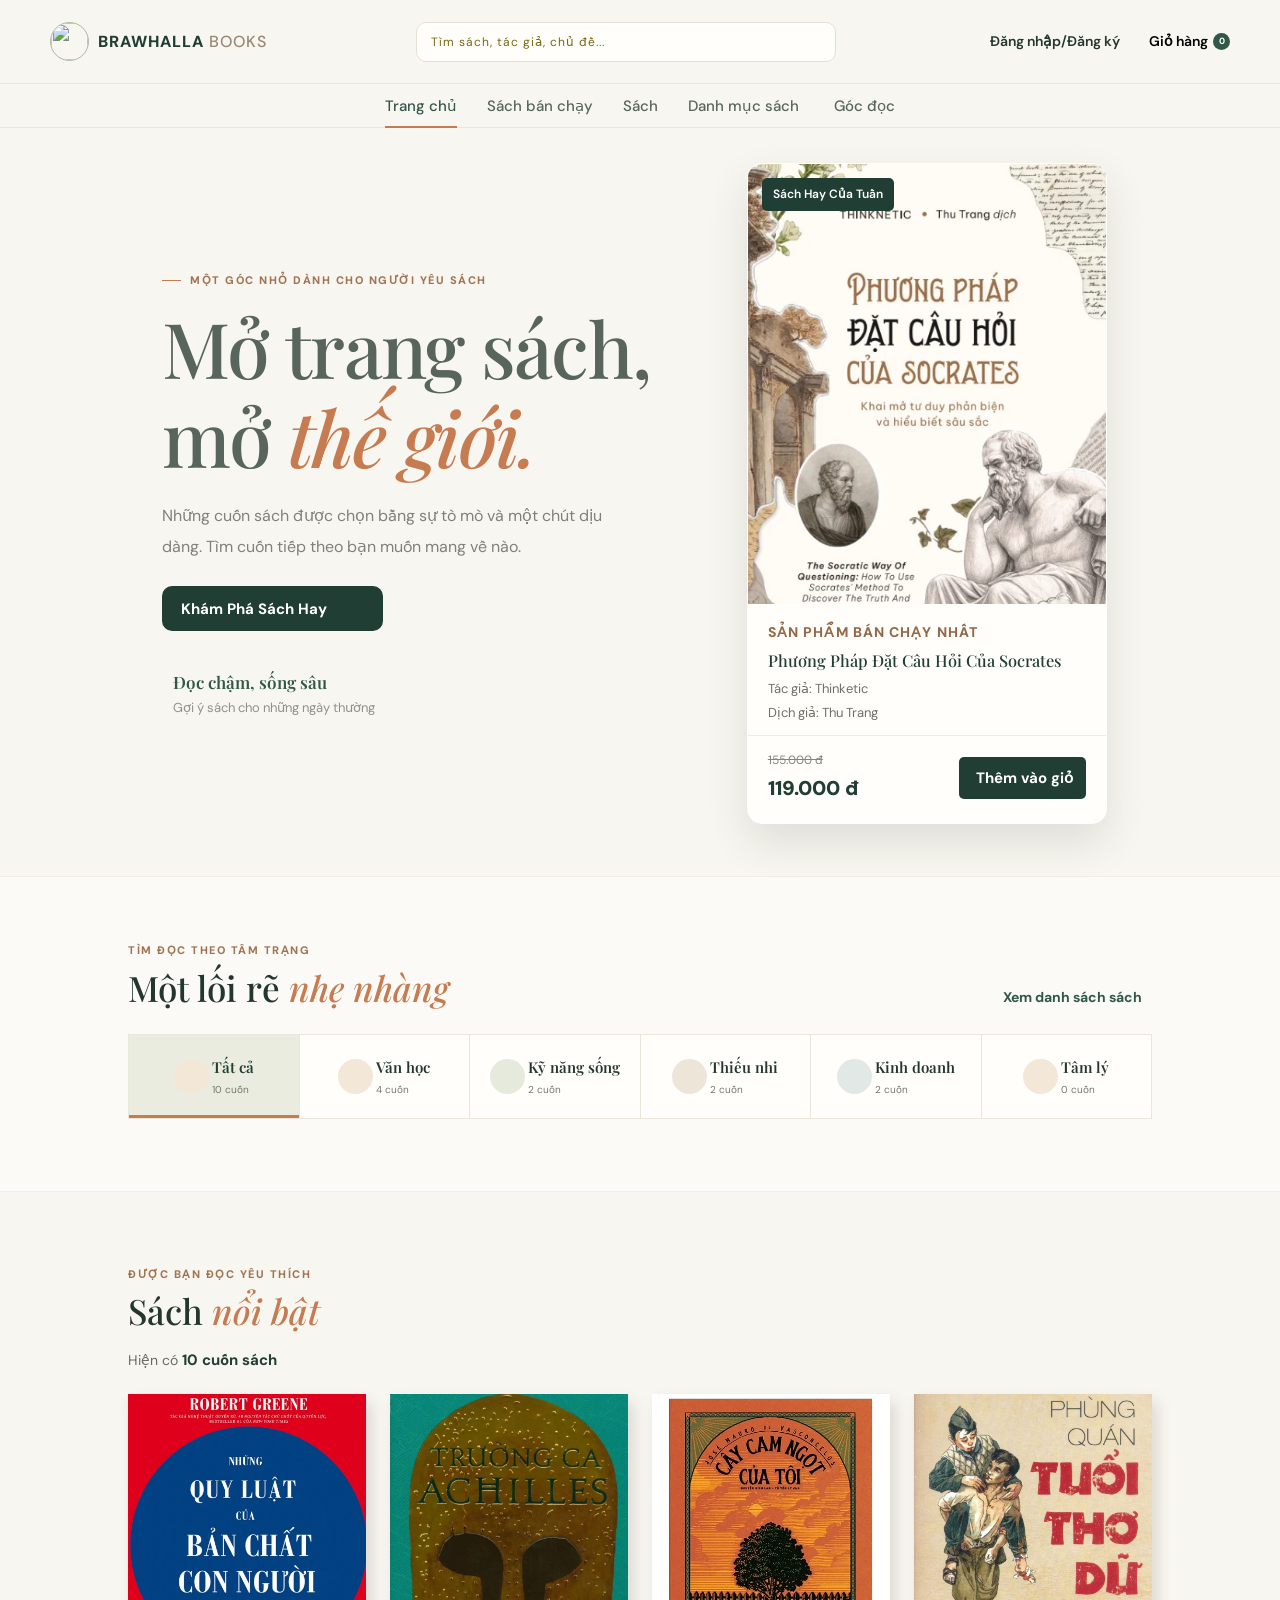
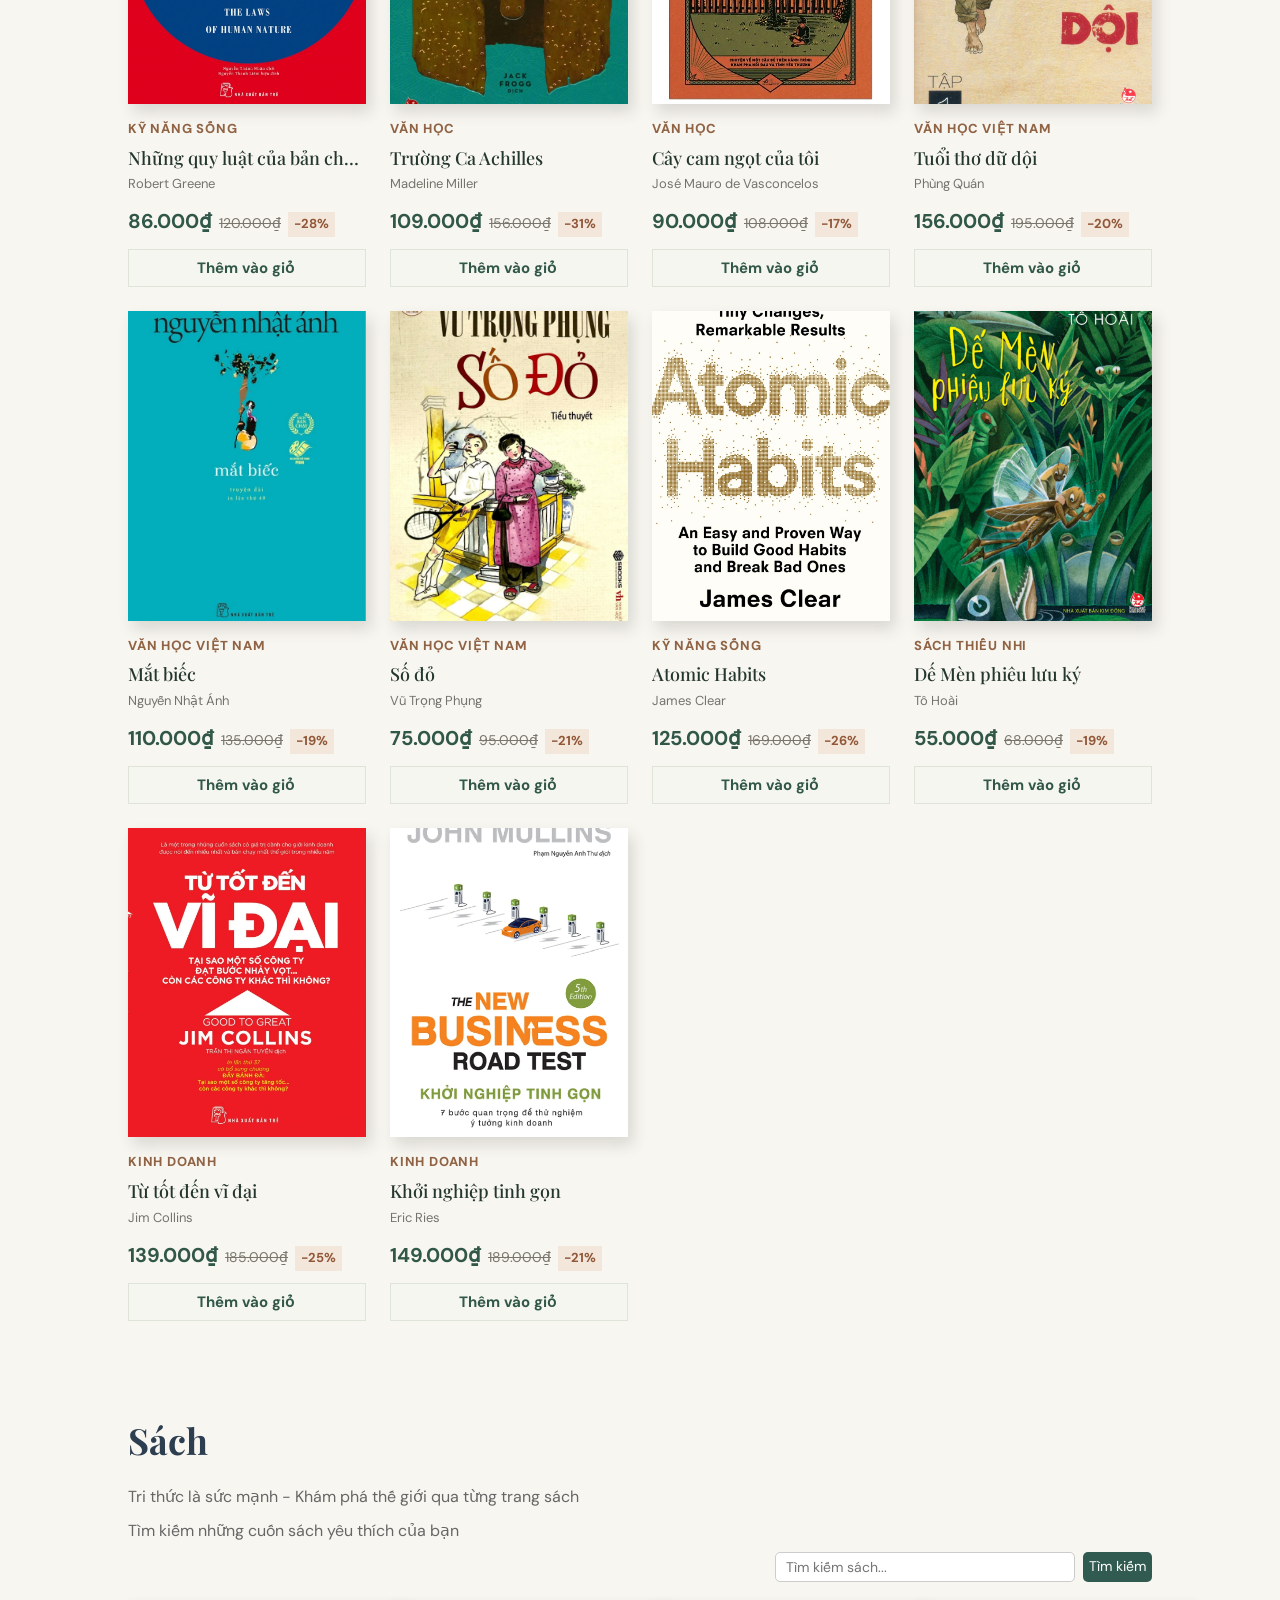
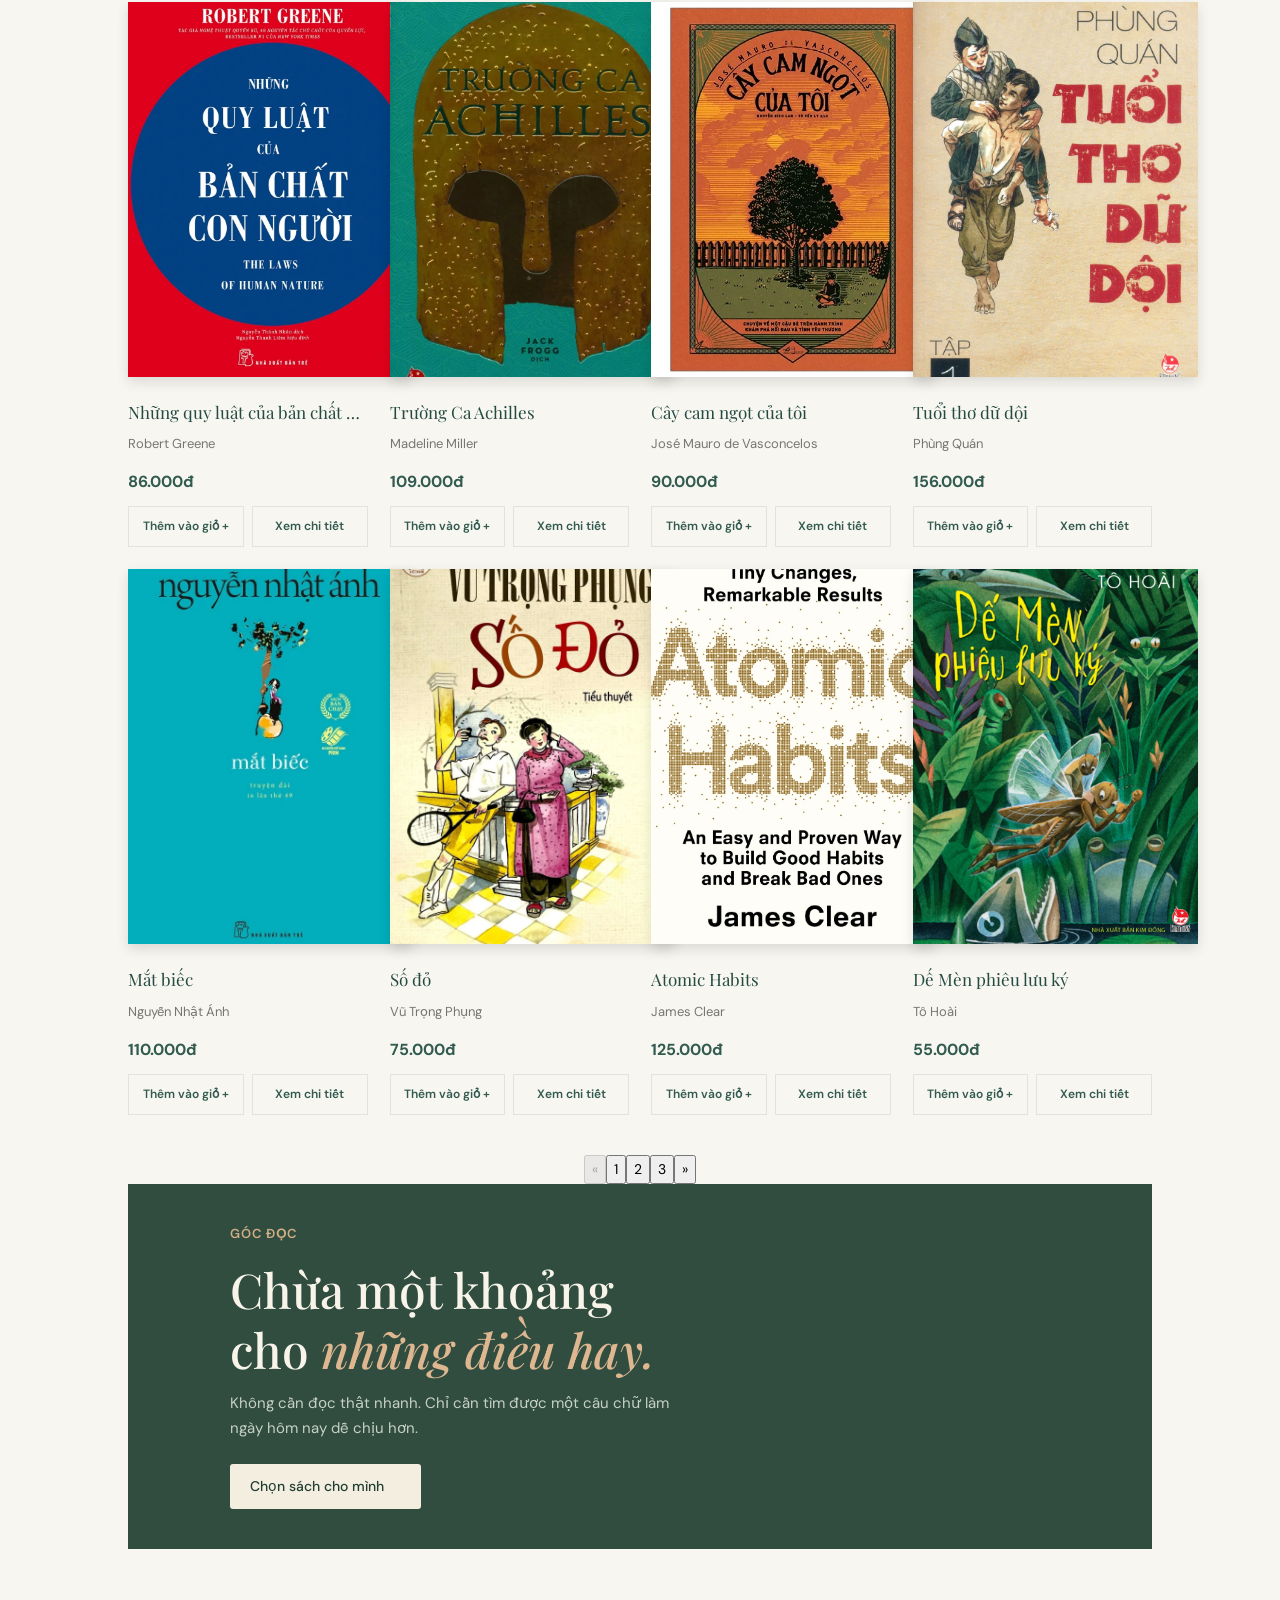
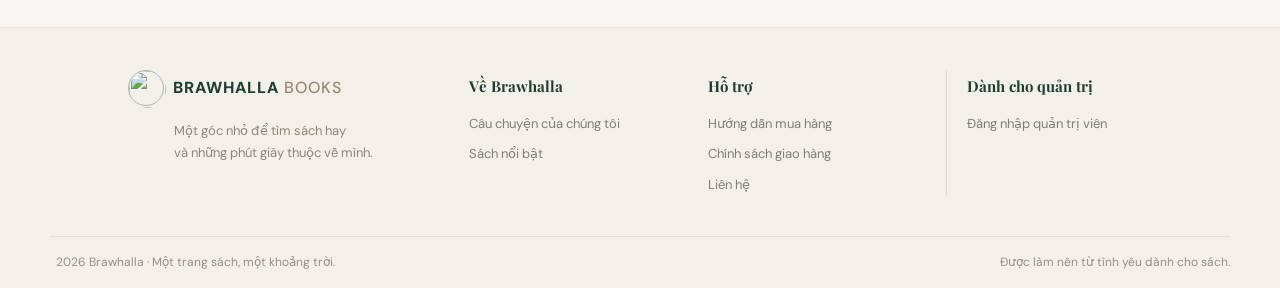
==== commit 0a308125: "Thêm danh sách sản phẩm và chi tiết" ====
--- a/index.html
+++ b/index.html
@@ -44,6 +44,7 @@
             <div class="page-width nav-inner" >
                 <a href="index.html" class="nav-current">Trang chủ</a>
                 <a href="#sach-noi-bat">Sách bán chạy</a>
+                <a href="#book">Sách</a>
                 <div class="nav-category">
                     <a href="#danh-muc">
                         Danh mục sách
@@ -90,7 +91,7 @@
             <section class="hero-art">  
                     <article class="featured-card">
                         <div class="card-thumb">
-                            <img src="socrates.webp">
+                            <img src="img/socrates.webp">
                             <span class="card-badge">Sách Hay Của Tuần</span>
                         </div>
 
@@ -201,7 +202,7 @@
             <div class="book-grid">
                 <article class="book-card" data-book-category="life">
                     <a class="book-cover" href="#sach-noi-bat">
-                    <img class="book-cover-image" src="the-law-of-human-nature.webp" />
+                    <img class="book-cover-image" src="img/the-law-of-human-nature.webp" />
                     </a>
                     <div class="book-details">
                     <p class="book-category">KỸ NĂNG SỐNG</p>
@@ -222,7 +223,7 @@
                 </article>
                 <article class="book-card" data-book-category="literature">
                     <a class="book-cover" href="#sach-noi-bat">
-                    <img class="book-cover-image" src="truong_ca_achilles.webp" />
+                    <img class="book-cover-image" src="img/truong_ca_achilles.webp" />
                     </a>
                     <div class="book-details">
                     <p class="book-category">VĂN HỌC</p>
@@ -243,7 +244,7 @@
                 </article>
                 <article class="book-card" data-book-category="literature">
                     <a class="book-cover" href="#sach-noi-bat">
-                    <img class="book-cover-image" src="cay-cam-ngot-cua-toi.webp" />
+                    <img class="book-cover-image" src="img/cay-cam-ngot-cua-toi.webp" />
                     </a>
                     <div class="book-details">
                     <p class="book-category">VĂN HỌC</p>
@@ -264,7 +265,7 @@
                 </article>
                 <article class="book-card" data-book-category="children">
                     <a class="book-cover" href="#sach-noi-bat">
-                    <img class="book-cover-image" src="tuoi-tho-du-doi.jpg" />
+                    <img class="book-cover-image" src="img/tuoi-tho-du-doi.jpg" />
                     </a>
                     <div class="book-details">
                     <p class="book-category">VĂN HỌC VIỆT NAM</p>
@@ -285,7 +286,7 @@
                 </article>
                 <article class="book-card" data-book-category="literature">
                     <a class="book-cover" href="#sach-noi-bat">
-                    <img class="book-cover-image" src="mac-biec.webp" />
+                    <img class="book-cover-image" src="img/mac-biec.webp" />
                     </a>
                     <div class="book-details">
                     <p class="book-category">VĂN HỌC VIỆT NAM</p>
@@ -306,7 +307,7 @@
                 </article>
                 <article class="book-card" data-book-category="literature">
                     <a class="book-cover" href="#sach-noi-bat">
-                    <img class="book-cover-image" src="so-do.webp" />
+                    <img class="book-cover-image" src="img/so-do.webp" />
                     </a>
                     <div class="book-details">
                     <p class="book-category">VĂN HỌC VIỆT NAM</p>
@@ -327,7 +328,7 @@
                 </article>
                 <article class="book-card" data-book-category="life">
                     <a class="book-cover" href="#sach-noi-bat">
-                    <img class="book-cover-image" src="atomic-habits.webp" />
+                    <img class="book-cover-image" src="img/atomic-habits.webp" />
                     </a>
                     <div class="book-details">
                     <p class="book-category">KỸ NĂNG SỐNG</p>
@@ -348,7 +349,7 @@
                 </article>
                 <article class="book-card" data-book-category="children">
                     <a class="book-cover" href="#sach-noi-bat">
-                    <img class="book-cover-image" src="de_men_phieu_luu_ky.webp" />
+                    <img class="book-cover-image" src="img/de_men_phieu_luu_ky.webp" />
                     </a>
                     <div class="book-details">
                     <p class="book-category">SÁCH THIẾU NHI</p>
@@ -369,7 +370,7 @@
                 </article>
                 <article class="book-card" data-book-category="business">
                     <a class="book-cover" href="#sach-noi-bat">
-                    <img class="book-cover-image" src="tu-tot-den-vi-dai.webp" />
+                    <img class="book-cover-image" src="img/tu-tot-den-vi-dai.webp" />
                     </a>
                     <div class="book-details">
                     <p class="book-category">KINH DOANH</p>
@@ -390,7 +391,7 @@
                 </article>
                 <article class="book-card" data-book-category="business">
                     <a class="book-cover" href="#sach-noi-bat">
-                    <img class="book-cover-image" src="khoi-nghiep-tinh-gon.webp">
+                    <img class="book-cover-image" src="img/khoi-nghiep-tinh-gon.webp">
                     </a>
                     <div class="book-details">
                     <p class="book-category">KINH DOANH</p>
@@ -411,6 +412,35 @@
                 </article>
             </div>
             <p class="book-empty" data-book-empty hidden>Danh mục này hiện chưa có sách. Bạn hãy chọn thể loại khác nhé.</p>
+        </section>
+        <section class="list-book" id="book">
+            <div>
+                <div class="title_">
+                    <h1>Sách </h1>
+                    <p>Tri thức là sức mạnh - Khám phá thế giới qua từng trang sách</p>
+                    <p>Tìm kiếm những cuốn sách yêu thích của bạn</p>
+                    <div class="search_">
+                        <input type="text" id="search-input" placeholder="Tìm kiếm sách...">
+                        <button>Tìm kiếm</button>
+                    </div>
+                </div>
+
+                <div class="book-grid_"></div>
+
+                <div class="pagination_"></div>
+
+                
+                <div class="modal_" id="book-modal">
+                    <div class="modal-content_">
+                        <button class="close-modal_" id="close-modal">&times;</button>
+
+                        <div class="modal-body_" id="modal-body">
+                            
+                        </div>
+                    </div>
+                </div>
+            </div>
+
         </section>
         <section class="reading-banner page-width" id="goc-doc">
             <div class="banner-copy">
@@ -593,5 +623,6 @@
     <script>
         lucide.createIcons(); // để sử dụng icon của web lucide
     </script>
+    <script src="booklist.js"></script>
 </body>
 </html>
--- a/style.css
+++ b/style.css
@@ -1017,4 +1017,247 @@
     }
 }
 
-
+.title_{
+    width: 80%;
+    margin: auto;
+}
+.title_ h1 {
+    font-size: 36px;
+    font-weight: bold;
+    color: #2c3e50;
+    margin-bottom: 15px;
+    
+}
+.title_ p {
+    font-size: 16px;
+    color: #666;
+    line-height: 1.6;
+    margin: 8px 0;
+}
+.search_{
+    float: right;
+    display: flex;
+    justify-content: flex-end;
+    align-items: center;
+    gap: 8px;
+    width: 100%;
+    margin-bottom: 20px;
+}
+#search-input {
+    width: 300px;
+    height: 30px;
+    padding: 10px;
+    border: 1px solid #ccc;
+    border-radius: 5px;
+    font-size: 14px;
+    outline: none;
+    box-sizing: border-box;
+}
+#search-input:focus {
+    border-color: #315b50;
+}
+.search_ button:hover {
+    background-color: blue;
+}
+.search_ button {
+    height: 30px;
+    background-color: #315b50;
+    color: white;
+    border: none;
+    border-radius: 5px;
+    font-size: 14px;
+    cursor: pointer;
+    transition: background-color 0.3s ease;
+}
+.book-grid_ {
+    display: grid;
+    grid-template-columns: repeat(4, minmax(0, 1fr));
+    gap: 22px;
+    margin-top: 25px;
+    width: 80%;
+    margin: auto;
+    margin-bottom: 40px;
+    
+}
+.book-card_ {
+    display: flex;
+    flex-direction: column;
+    text-align: left;
+}
+
+.book-card_ img {
+    display: block;
+    width: 285px;
+    height: 375px;
+    object-fit: cover;
+    object-position: center;
+    margin-bottom: 14px;
+    box-shadow: 0 5px 12px rgba(0, 0, 0, 0.12);
+}
+.book-card_ h3 {
+    font-size: 17px;
+    font-weight: normal;
+    color: #244b43;
+    margin: 8px 0 5px;
+    min-height: auto;
+    white-space: nowrap;
+    overflow: hidden;
+    text-overflow: ellipsis;
+}
+.book-card_ p {
+    font-size: 13px;
+    color: #77766f;
+    line-height: 1.5;
+    margin: 3px 0;
+}
+.book-card_ p:nth-of-type(2) {
+    font-size: 16px;
+    font-weight: bold;
+    color: #315b50;
+    margin-top: 14px;
+    margin-bottom: 12px;
+}
+.book-card_ button {
+    width: 100%;
+    padding: 9px 10px;
+    margin-top: auto;
+    border: 1px solid #e0e5d9;
+    background-color: transparent;
+    color: #315b50;
+    font-size: 13px;
+    font-weight: 600;
+    cursor: pointer;
+}
+.pagination_{
+    display: flex;
+    justify-content: center;
+    align-items: center;
+}
+.addtocart_{
+    display: flex;
+    gap: 40px;
+}
+
+.addtocart_ {
+    display: flex;
+    gap: 8px;
+    width: 100%;
+    margin-top: auto;
+}
+
+.addtocart_ button {
+    flex: 1;
+    min-width: 0;
+    padding: 10px 5px;
+    font-size: 12px;
+    cursor: pointer;
+}
+
+
+
+/* Lớp phủ toàn màn hình */
+.modal_ {
+    display: none;
+    position: fixed;
+    z-index: 1000;
+    inset: 0;
+    background-color: rgba(0, 0, 0, 0.6);
+
+    justify-content: center;
+    align-items: center;
+
+    padding: 20px;
+    overflow-y: auto;
+}
+
+/* Khung nội dung Modal */
+.modal-content_ {
+    position: relative;
+    background-color: #fff;
+    width: 100%;
+    max-width: 700px;
+    padding: 30px;
+    border-radius: 12px;
+    box-shadow: 0 5px 25px rgba(0, 0, 0, 0.2);
+    margin: auto;
+}
+
+/* Nút đóng */
+.close-modal_ {
+    position: absolute;
+    top: 10px;
+    right: 15px;
+    border: none;
+    background: none;
+    font-size: 32px;
+    cursor: pointer;
+    color: #555;
+}
+
+.close-modal_:hover {
+    color: #e74c3c;
+}
+
+/* Nội dung chi tiết sách */
+.modal-body_ {
+    display: flex;
+    gap: 25px;
+    align-items: flex-start;
+    margin-top: 15px;
+}
+
+.modal-body_ img {
+    width: 220px;
+    max-width: 40%;
+    height: auto;
+    object-fit: contain;
+    border-radius: 8px;
+}
+
+.modal-info_ {
+    flex: 1;
+}
+
+.modal-info_ h2 {
+    font-size: 24px;
+    color: #2c3e50;
+    margin: 0 0 15px;
+}
+
+.modal-info_ p {
+    font-size: 15px;
+    color: #555;
+    line-height: 1.7;
+    margin: 8px 0;
+}
+
+.modal-price_ {
+    font-size: 22px !important;
+    font-weight: bold;
+    color: #e74c3c !important;
+}
+
+/* Giao diện điện thoại */
+@media (max-width: 600px) {
+    .modal-content_ {
+        padding: 25px 18px;
+    }
+
+    .modal-body_ {
+        flex-direction: column;
+        align-items: center;
+    }
+
+    .modal-body_ img {
+        max-width: 100%;
+        width: 180px;
+    }
+
+    .modal-info_ {
+        width: 100%;
+    }
+
+    .modal-info_ h2 {
+        font-size: 20px;
+    }
+}
--- a/customer.css
+++ b/customer.css
@@ -0,0 +1,624 @@
+.account-dialog {
+    width: min(480px, calc(100% - 32px));
+    max-height: min(90vh, 760px);
+    overflow-y: auto;
+    padding: 0;
+    border: 1px solid var(--line);
+    background: var(--white);
+    color: var(--ink);
+    box-shadow: 0 24px 80px rgba(25, 38, 30, 0.24);
+}
+
+.account-dialog::backdrop {
+    background: rgba(20, 31, 25, 0.58);
+    backdrop-filter: blur(3px);
+}
+
+.account-dialog-inner {
+    position: relative;
+    padding: 34px clamp(24px, 7vw, 46px) 30px;
+}
+
+.dialog-close {
+    position: absolute;
+    top: 14px;
+    right: 14px;
+    display: grid;
+    width: 34px;
+    height: 34px;
+    place-items: center;
+    border: 1px solid var(--line);
+    border-radius: 50%;
+    background: var(--white);
+    color: var(--muted);
+    cursor: pointer;
+}
+
+.dialog-close span {
+    display: grid;
+    width: 17px;
+    height: 17px;
+    place-items: center;
+}
+
+.dialog-close:hover {
+    color: var(--orange);
+}
+
+.dialog-close svg {
+    display: block;
+    width: 17px;
+    height: 17px;
+}
+
+.dialog-heading {
+    text-align: center;
+}
+
+.dialog-heading .login-icon {
+    display: grid;
+    width: 48px;
+    height: 48px;
+    place-items: center;
+    margin: 0 auto 15px;
+    border: 1px solid #d5ddcf;
+    border-radius: 50%;
+}
+
+.dialog-heading .login-icon img {
+    width: 37px;
+    height: 37px;
+    object-fit: contain;
+}
+
+.dialog-heading .eyebrow {
+    margin-bottom: 5px;
+    font-size: 9px;
+}
+
+.dialog-heading h2 {
+    margin: 0 0 5px;
+    font-size: 29px;
+}
+
+.dialog-heading .login-intro {
+    margin-bottom: 20px;
+    color: var(--muted);
+    font-size: 12px;
+}
+
+.account-mode-switch {
+    display: grid;
+    grid-template-columns: 1fr 1fr;
+    margin-bottom: 18px;
+    border-bottom: 1px solid var(--line);
+}
+
+.account-mode {
+    min-height: 40px;
+    border: 0;
+    border-bottom: 2px solid transparent;
+    background: transparent;
+    color: var(--muted);
+    font-size: 12px;
+    font-weight: 700;
+    cursor: pointer;
+}
+
+.account-mode.is-active {
+    border-bottom-color: var(--orange);
+    color: var(--green-dark);
+}
+
+.account-access-form,
+.account-register-form {
+    display: flex;
+    flex-direction: column;
+}
+
+.account-access-form[hidden],
+.account-register-form[hidden] {
+    display: none;
+}
+
+.account-access-form label,
+.account-register-form label {
+    margin-bottom: 6px;
+    color: #536157;
+    font-size: 11px;
+    font-weight: 700;
+}
+
+.account-register-form label span {
+    color: var(--muted);
+    font-size: 10px;
+    font-weight: 400;
+}
+
+.account-access-form input,
+.account-register-form input {
+    width: 100%;
+    height: 42px;
+    margin-bottom: 14px;
+    padding: 0 12px;
+    border: 1px solid var(--line);
+    border-radius: 3px;
+    outline: 0;
+    background: #fff;
+    color: var(--ink);
+    font-size: 12px;
+}
+
+.account-access-form input:focus,
+.account-register-form input:focus {
+    border-color: #839582;
+    box-shadow: 0 0 0 2px rgba(89, 121, 96, 0.1);
+}
+
+.account-access-form input::placeholder,
+.account-register-form input::placeholder {
+    color: #a5a59b;
+}
+
+.account-forgot {
+    align-self: flex-end;
+    margin: -7px 0 14px;
+    padding: 0;
+    border: 0;
+    background: transparent;
+    color: #a16e4e;
+    font-size: 10px;
+    cursor: pointer;
+}
+
+.account-submit {
+    width: 100%;
+    min-height: 43px;
+    font-size: 12px;
+    cursor: pointer;
+}
+
+.account-submit svg {
+    width: 16px;
+    height: 16px;
+}
+
+.account-social-login {
+    margin-top: 18px;
+}
+
+.account-social-divider {
+    display: flex;
+    align-items: center;
+    gap: 10px;
+    color: var(--muted);
+    font-size: 10px;
+}
+
+.account-social-divider::before,
+.account-social-divider::after {
+    height: 1px;
+    flex: 1;
+    background: var(--line);
+    content: "";
+}
+
+.account-social-buttons {
+    display: grid;
+    grid-template-columns: 1fr 1fr;
+    gap: 10px;
+    margin-top: 12px;
+}
+
+.account-social-button {
+    display: flex;
+    min-height: 40px;
+    align-items: center;
+    justify-content: center;
+    gap: 8px;
+    border: 1px solid var(--line);
+    border-radius: 3px;
+    background: #fff;
+    color: #51584f;
+    font-size: 11px;
+    font-weight: 700;
+    cursor: pointer;
+}
+
+.account-social-button:hover {
+    border-color: #b9c4b5;
+    background: #faf9f4;
+}
+
+.social-google-mark {
+    color: #4285f4;
+    font-size: 17px;
+    font-weight: 800;
+}
+
+.social-facebook-mark {
+    color: #1877f2;
+    font: 700 19px Arial, sans-serif;
+}
+
+.account-social-login .login-feedback,
+.account-access-form .login-feedback,
+.account-register-form .login-feedback {
+    min-height: 0;
+    margin: 0;
+    color: #8c684a;
+    font-size: 10px;
+    line-height: 1.6;
+    text-align: center;
+}
+
+.account-social-login .login-feedback:not(:empty),
+.account-access-form .login-feedback:not(:empty),
+.account-register-form .login-feedback:not(:empty) {
+    margin-top: 10px;
+}
+
+.seller-access-link {
+    display: flex;
+    min-height: 42px;
+    align-items: center;
+    justify-content: center;
+    gap: 8px;
+    margin-top: 18px;
+    border-top: 1px solid var(--line);
+    color: var(--green);
+    font-size: 11px;
+    font-weight: 700;
+}
+
+.seller-access-link:hover {
+    color: var(--orange);
+}
+
+.seller-access-link svg {
+    width: 15px;
+    height: 15px;
+}
+
+.cart-drawer {
+    position: fixed;
+    inset: 0 0 0 auto;
+    width: min(440px, 100%);
+    max-width: none;
+    height: 100%;
+    max-height: none;
+    margin: 0;
+    padding: 0;
+    overflow: hidden;
+    border: 0;
+    background: var(--white);
+    color: var(--ink);
+    box-shadow: -18px 0 55px rgba(25, 38, 30, 0.18);
+    transform: translateX(100%);
+    transition: transform 0.25s ease;
+}
+
+.cart-drawer[open] {
+    display: block;
+    transform: translateX(0);
+}
+
+.cart-drawer::backdrop {
+    background: rgba(20, 31, 25, 0.45);
+}
+
+.cart-drawer-inner {
+    display: flex;
+    height: 100%;
+    flex-direction: column;
+    padding: 26px;
+}
+
+.cart-drawer-header {
+    display: flex;
+    align-items: flex-start;
+    justify-content: space-between;
+    padding-bottom: 20px;
+    border-bottom: 1px solid var(--line);
+}
+
+.cart-drawer-header .eyebrow {
+    margin-bottom: 3px;
+    font-size: 9px;
+}
+
+.cart-drawer-header h2 {
+    margin: 0;
+    font-size: 26px;
+}
+
+.cart-drawer-header h2 span {
+    color: var(--muted);
+    font-family: var(--sans);
+    font-size: 14px;
+}
+
+.cart-close,
+.checkout-success-close {
+    display: grid;
+    width: 36px;
+    height: 36px;
+    place-items: center;
+    border: 1px solid var(--line);
+    border-radius: 50%;
+    background: var(--white);
+    color: var(--muted);
+    cursor: pointer;
+}
+
+.cart-close:hover,
+.checkout-success-close:hover {
+    color: var(--orange);
+}
+
+.cart-close svg,
+.checkout-success-close svg {
+    width: 17px;
+    height: 17px;
+}
+
+.cart-items {
+    flex: 1;
+    overflow-y: auto;
+}
+
+.cart-item {
+    display: grid;
+    grid-template-columns: 66px minmax(0, 1fr) auto;
+    gap: 13px;
+    padding: 18px 0;
+    border-bottom: 1px solid var(--line);
+}
+
+.cart-item-image {
+    width: 66px;
+    height: 88px;
+    object-fit: cover;
+    background: #f1f0e9;
+}
+
+.cart-item-info {
+    min-width: 0;
+}
+
+.cart-item-info h3 {
+    margin: 0 0 5px;
+    color: var(--green-dark);
+    font-family: var(--serif);
+    font-size: 14px;
+    line-height: 1.4;
+}
+
+.cart-item-info p {
+    margin: 0 0 9px;
+    color: var(--muted);
+    font-size: 11px;
+}
+
+.cart-quantity {
+    display: inline-flex;
+    height: 28px;
+    align-items: center;
+    border: 1px solid var(--line);
+}
+
+.cart-quantity button {
+    width: 29px;
+    height: 26px;
+    border: 0;
+    background: transparent;
+    color: var(--green);
+    font-size: 16px;
+    cursor: pointer;
+}
+
+.cart-quantity button:hover {
+    background: #f2f1e9;
+}
+
+.cart-quantity span {
+    min-width: 24px;
+    color: var(--ink);
+    font-size: 11px;
+    text-align: center;
+}
+
+.cart-item-price {
+    color: var(--green-dark);
+    font-size: 12px;
+    font-weight: 800;
+    white-space: nowrap;
+}
+
+.cart-empty {
+    display: flex;
+    flex: 1;
+    flex-direction: column;
+    align-items: center;
+    justify-content: center;
+    color: var(--muted);
+    text-align: center;
+}
+
+.cart-empty[hidden] {
+    display: none;
+}
+
+.cart-empty > svg {
+    width: 38px;
+    height: 38px;
+    margin-bottom: 10px;
+    color: #9aa695;
+}
+
+.cart-empty p {
+    margin-bottom: 12px;
+    font-size: 13px;
+}
+
+.cart-empty button {
+    padding: 8px 14px;
+    border: 1px solid var(--line);
+    background: transparent;
+    color: var(--green);
+    font-size: 11px;
+    font-weight: 700;
+    cursor: pointer;
+}
+
+.cart-drawer-footer {
+    padding-top: 18px;
+    border-top: 1px solid var(--line);
+}
+
+.cart-total-row {
+    display: flex;
+    justify-content: space-between;
+    margin-bottom: 10px;
+    color: var(--muted);
+    font-size: 12px;
+}
+
+.cart-total-row b {
+    color: var(--ink);
+}
+
+.cart-grand-total {
+    margin-bottom: 16px;
+    color: var(--green-dark);
+    font-size: 14px;
+    font-weight: 700;
+}
+
+.cart-grand-total b {
+    color: var(--green-dark);
+    font-size: 18px;
+}
+
+.cart-checkout {
+    display: flex;
+    width: 100%;
+    min-height: 48px;
+    align-items: center;
+    justify-content: center;
+    gap: 10px;
+    border: 0;
+    border-radius: 3px;
+    background: var(--green-dark);
+    color: white;
+    font-size: 13px;
+    font-weight: 700;
+    cursor: pointer;
+}
+
+.cart-checkout:hover {
+    background: var(--green);
+}
+
+.cart-checkout:disabled {
+    background: #b9beb4;
+    cursor: not-allowed;
+}
+
+.cart-checkout svg {
+    width: 16px;
+    height: 16px;
+}
+
+.cart-checkout-note {
+    margin: 9px 0 0;
+    color: var(--muted);
+    font-size: 10px;
+    text-align: center;
+}
+
+.checkout-success-dialog {
+    width: min(430px, calc(100% - 32px));
+    padding: 0;
+    border: 1px solid var(--line);
+    background: var(--white);
+    color: var(--ink);
+    box-shadow: 0 24px 80px rgba(25, 38, 30, 0.24);
+}
+
+.checkout-success-dialog::backdrop {
+    background: rgba(20, 31, 25, 0.58);
+    backdrop-filter: blur(3px);
+}
+
+.checkout-success-card {
+    position: relative;
+    display: flex;
+    flex-direction: column;
+    align-items: center;
+    padding: 42px 30px 32px;
+    text-align: center;
+}
+
+.checkout-success-close {
+    position: absolute;
+    top: 13px;
+    right: 13px;
+}
+
+.checkout-success-icon {
+    display: grid;
+    width: 62px;
+    height: 62px;
+    place-items: center;
+    margin-bottom: 17px;
+    border-radius: 50%;
+    background: #e6eee4;
+    color: var(--green);
+}
+
+.checkout-success-icon svg {
+    width: 30px;
+    height: 30px;
+}
+
+.checkout-success-card .eyebrow {
+    margin-bottom: 6px;
+}
+
+.checkout-success-card h2 {
+    margin: 0 0 10px;
+    color: var(--green-dark);
+    font-size: 27px;
+}
+
+.checkout-success-card > p:not(.eyebrow) {
+    margin-bottom: 22px;
+    color: var(--muted);
+    font-size: 12px;
+}
+
+.checkout-success-button {
+    min-height: 42px;
+    font-size: 12px;
+}
+
+@media (max-width: 480px) {
+    .cart-drawer-inner {
+        padding: 20px;
+    }
+
+    .cart-item {
+        grid-template-columns: 58px minmax(0, 1fr);
+        gap: 11px;
+    }
+
+    .cart-item-image {
+        width: 58px;
+        height: 78px;
+    }
+
+    .cart-item-price {
+        grid-column: 2;
+    }
+}
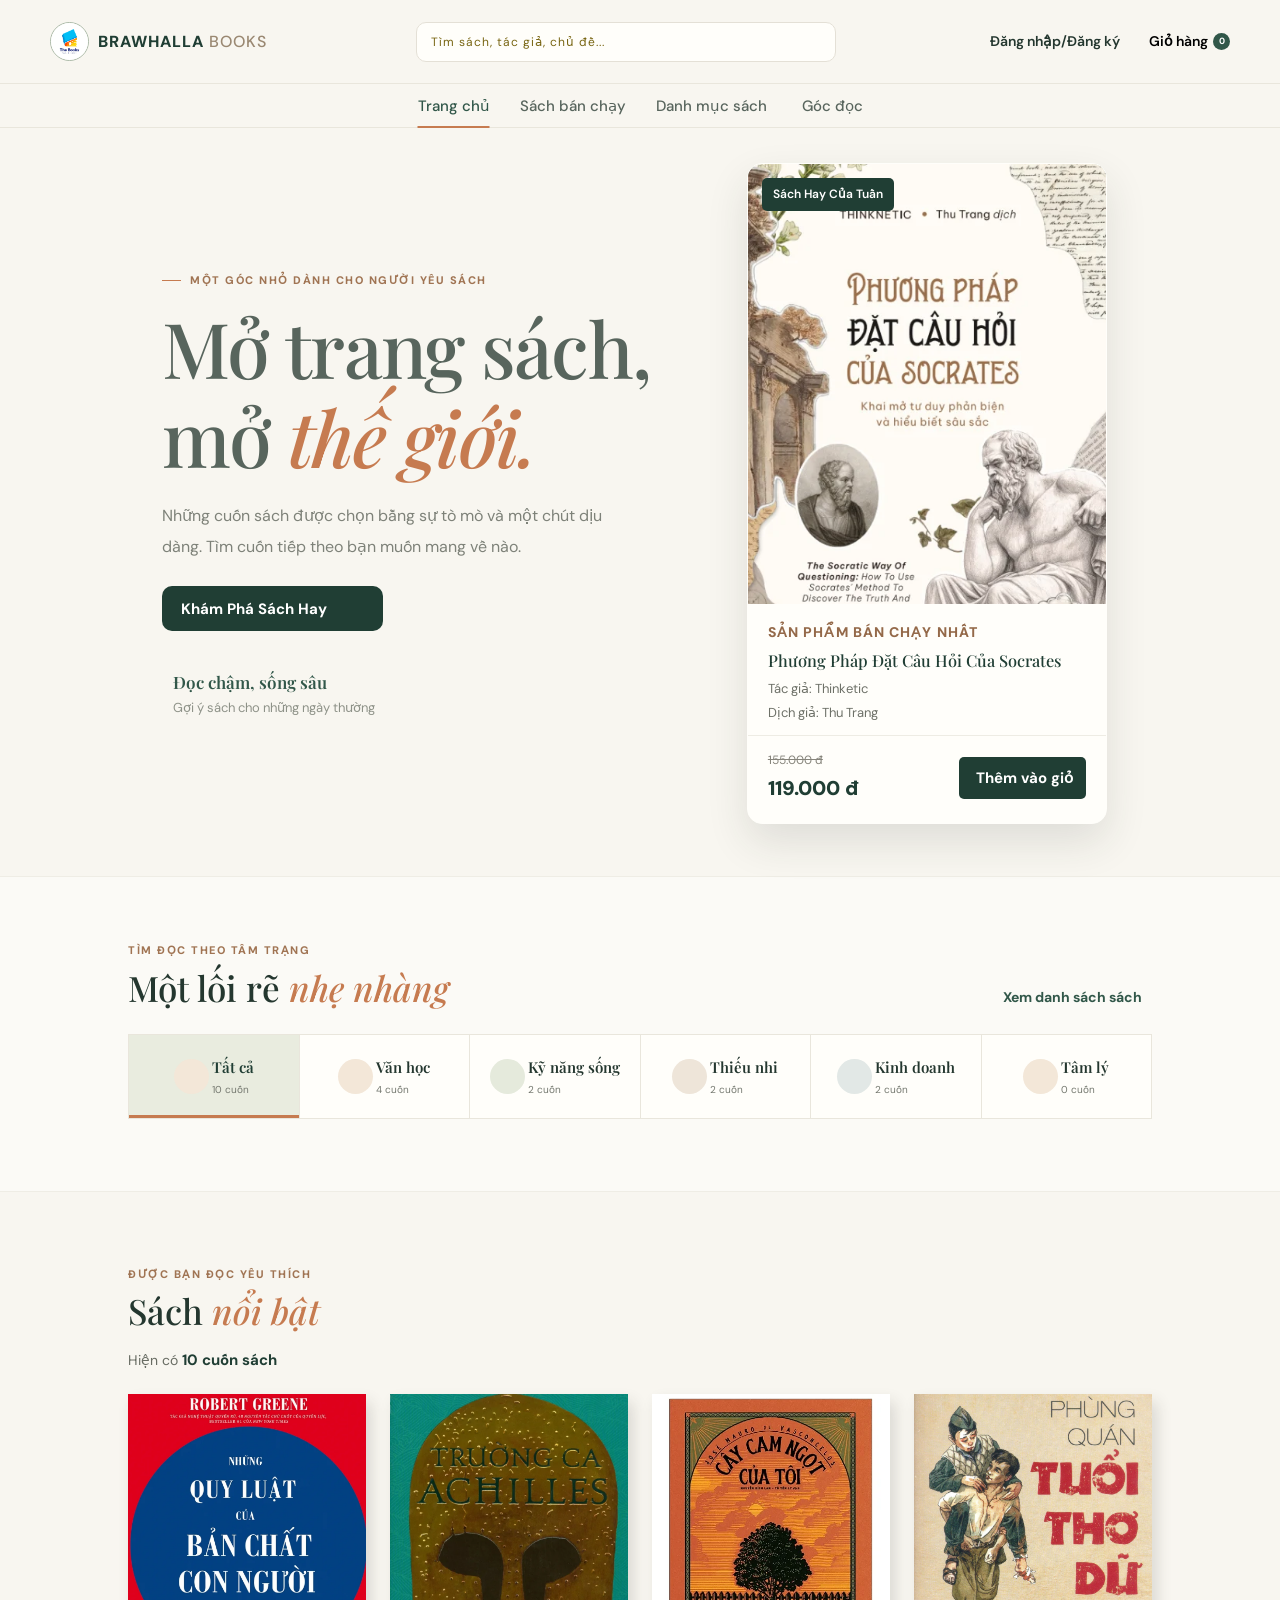
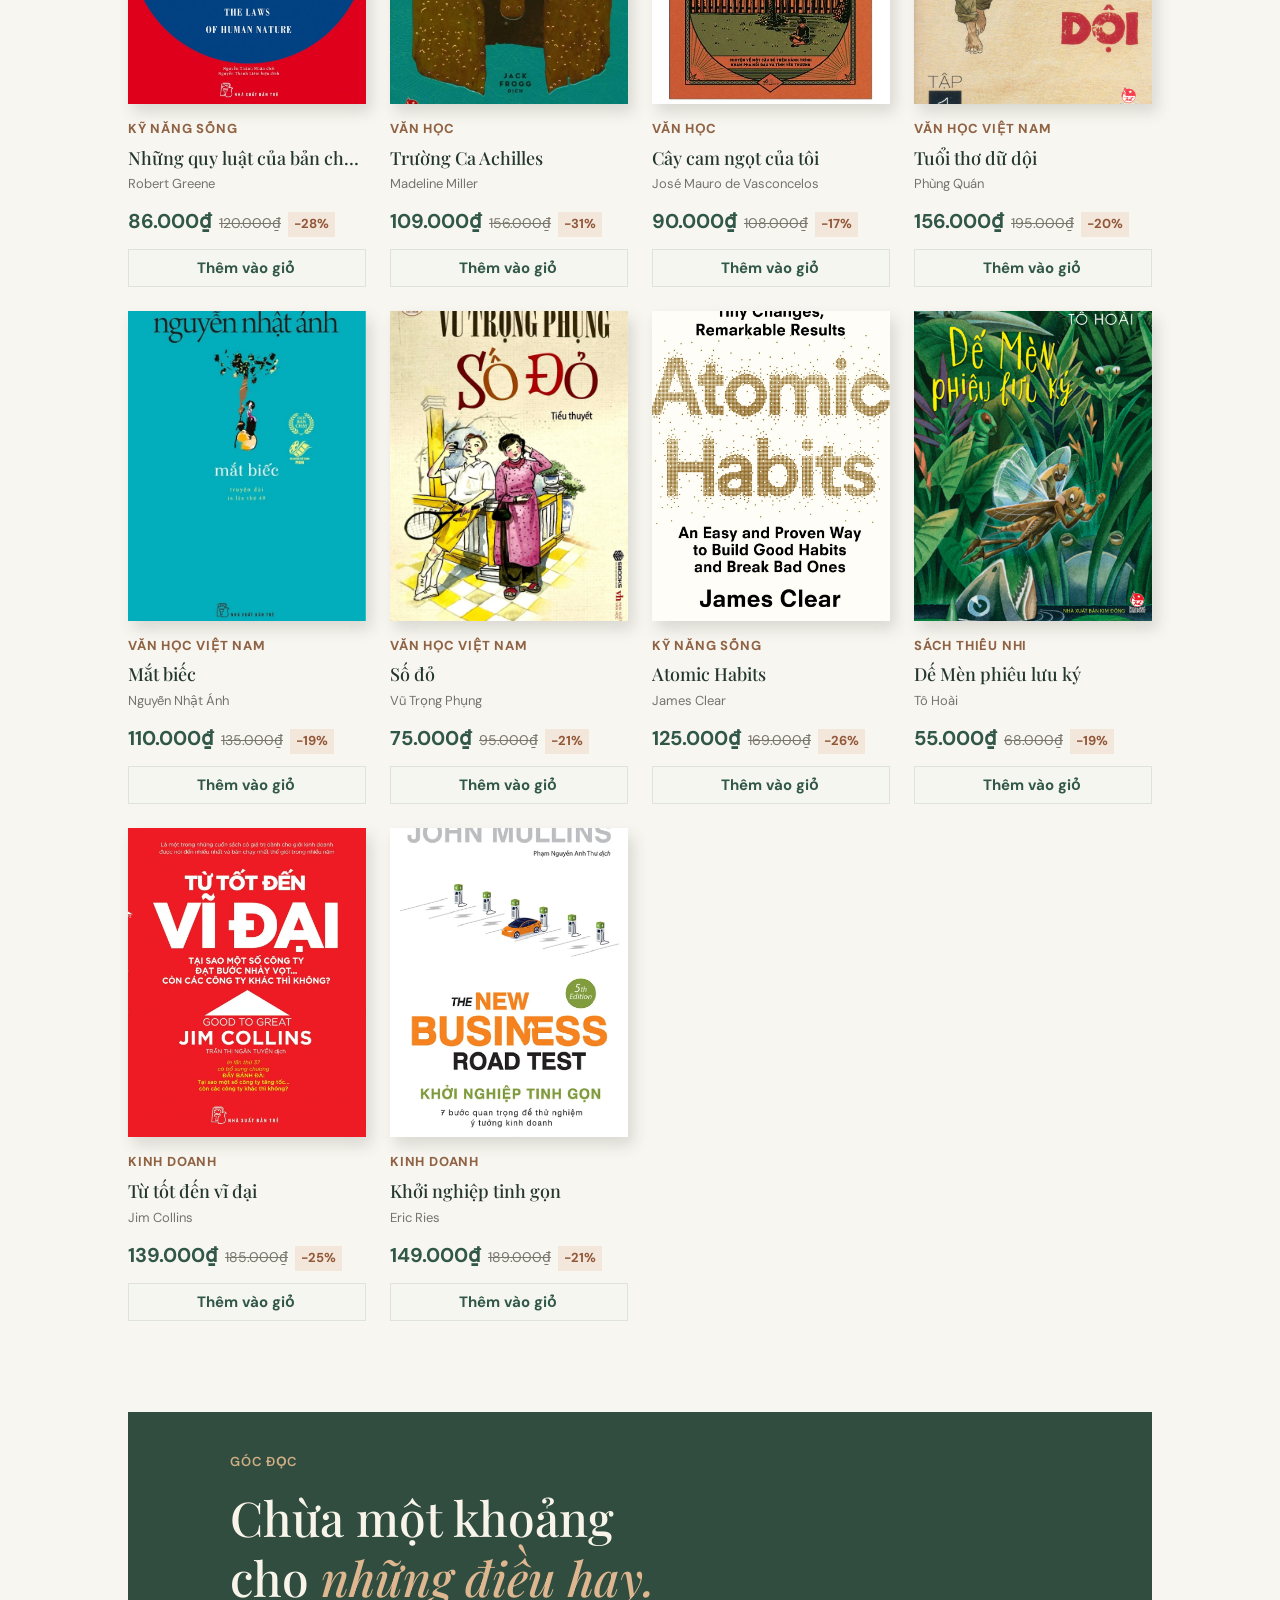
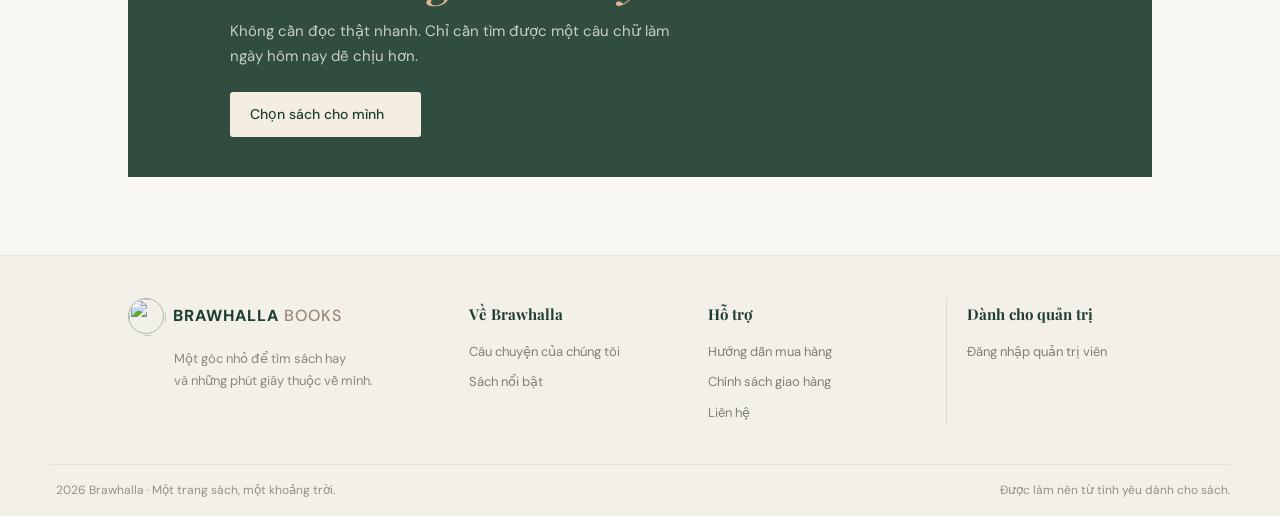
==== commit 95861cf1: "Update checkout" ====
--- a/index.html
+++ b/index.html
@@ -14,7 +14,7 @@
         <div class="header-main page-width">
             <a href="index.html" class="brand">
                 <span class="brand-mark">
-                    <img src="logo.jpg">
+                    <img src="img/logo.jpg">
                 </span>
                 <span>BRAWHALLA<span class="brand-light">BOOKS</span></span>
             </a>
@@ -44,7 +44,6 @@
             <div class="page-width nav-inner" >
                 <a href="index.html" class="nav-current">Trang chủ</a>
                 <a href="#sach-noi-bat">Sách bán chạy</a>
-                <a href="#book">Sách</a>
                 <div class="nav-category">
                     <a href="#danh-muc">
                         Danh mục sách
@@ -413,35 +412,6 @@
             </div>
             <p class="book-empty" data-book-empty hidden>Danh mục này hiện chưa có sách. Bạn hãy chọn thể loại khác nhé.</p>
         </section>
-        <section class="list-book" id="book">
-            <div>
-                <div class="title_">
-                    <h1>Sách </h1>
-                    <p>Tri thức là sức mạnh - Khám phá thế giới qua từng trang sách</p>
-                    <p>Tìm kiếm những cuốn sách yêu thích của bạn</p>
-                    <div class="search_">
-                        <input type="text" id="search-input" placeholder="Tìm kiếm sách...">
-                        <button>Tìm kiếm</button>
-                    </div>
-                </div>
-
-                <div class="book-grid_"></div>
-
-                <div class="pagination_"></div>
-
-                
-                <div class="modal_" id="book-modal">
-                    <div class="modal-content_">
-                        <button class="close-modal_" id="close-modal">&times;</button>
-
-                        <div class="modal-body_" id="modal-body">
-                            
-                        </div>
-                    </div>
-                </div>
-            </div>
-
-        </section>
         <section class="reading-banner page-width" id="goc-doc">
             <div class="banner-copy">
                 <p class="eyebrow">GÓC ĐỌC</p>
@@ -455,6 +425,79 @@
                 </a>
             </div>
         </section>
+
+        <section class="checkout-section page-width" id="checkout-step-section" hidden>
+            <div class="section-heading">
+                <div>
+                    <p class="eyebrow">THANH TOÁN ĐƠN HÀNG</p>
+                    <h2>Quy trình <em>thanh toán</em></h2>
+                </div>
+                <button type="button" class="btn btn-dark" id="back-to-shop-btn">
+                    &larr; Quay lại chọn sách
+                </button>
+            </div>
+
+            <!--Thanh tiến trình (Step Indicator)-->
+            <div class="checkout-steps-bar">
+                <div class="step-item is-active" id="step-indicator-1">
+                    <span class="step-num">1</span>
+                    <span>Địa chỉ giao hàng</span>
+                </div>
+                <div class="step-line"></div>
+                <div class="step-item" id="step-indicator-2">
+                    <span class="step-num">2</span>
+                    <span>Phương thức & Xác nhận</span>
+                </div>
+            </div>
+
+            <!--BƯỚC 1: NHẬP ĐỊA CHỈ-->
+            <div class="checkout-step-content" id="checkout-step-1">
+                <form class="checkout-form" id="step1-address-form">
+                    <h3>Bước 1: Thông tin người nhận</h3>
+                    <div class="form-group">
+                        <label for="checkout-name">Họ và tên người nhận (*)</label>
+                        <input type="text" id="checkout-name" required placeholder="Ví dụ: Nguyễn Văn A">
+                    </div>
+                    <div class="form-group">
+                        <label for="checkout-phone">Số điện thoại (*)</label>
+                        <input type="tel" id="checkout-phone" required placeholder="Ví dụ: 0912345678">
+                    </div>
+                    <div class="form-group">
+                        <label for="checkout-address">Địa chỉ giao hàng (*)</label>
+                        <textarea id="checkout-address" rows="3" required placeholder="Nhập số nhà, tên đường, phường/xã, quận/huyện..."></textarea>
+                    </div>
+                    <button type="submit" class="btn btn-dark btn-next-step">
+                        Tiếp tục đến phương thức thanh toán &rarr;
+                    </button>
+                </form>
+            </div>
+
+            <!--BƯỚC 2: CHỌN PHƯƠNG THỨC & XÁC NHẬN-->
+            <div class="checkout-step-content" id="checkout-step-2" hidden>
+                <div class="checkout-form">
+                    <h3>Bước 2: Chọn phương thức thanh toán</h3>
+                    <div class="payment-methods">
+                        <label class="payment-option">
+                            <input type="radio" name="payment-method" value="cod" checked>
+                            <span>Thanh toán khi nhận hàng (COD)</span>
+                        </label>
+                        <label class="payment-option">
+                            <input type="radio" name="payment-method" value="bank">
+                            <span>Chuyển khoản ngân hàng (QR Code)</span>
+                        </label>
+                    </div>
+
+                    <div class="checkout-summary">
+                        <h4>Tổng tiền thanh toán: <span id="checkout-total-amount">0₫</span></h4>
+                        <div class="checkout-actions">
+                            <button type="button" class="btn btn-light" id="btn-back-to-step1">&larr; Quay lại Bước 1</button>
+                            <button type="button" class="btn btn-dark" id="btn-confirm-final-order">Đặt hàng ngay</button>
+                        </div>
+                    </div>
+                </div>
+            </div>
+        </section>
+        
     </main>
 
     <footer class="site-footer">
@@ -623,6 +666,5 @@
     <script>
         lucide.createIcons(); // để sử dụng icon của web lucide
     </script>
-    <script src="booklist.js"></script>
 </body>
 </html>
--- a/customer.css
+++ b/customer.css
@@ -622,3 +622,213 @@
         grid-column: 2;
     }
 }
+
+
+/*PHẦN THANH TOÁN*/
+
+.checkout-section {
+    padding-top: 60px;
+    padding-bottom: 70px;
+}
+
+.checkout-section[hidden],
+.checkout-step-content[hidden] {
+    display: none;
+}
+
+.checkout-steps-bar {
+    display: flex;
+    align-items: center;
+    justify-content: center;
+    gap: 18px;
+    margin: 35px 0;
+}
+
+.step-item {
+    display: flex;
+    align-items: center;
+    gap: 10px;
+    color: var(--muted);
+    font-size: 13px;
+}
+
+.step-num {
+    display: grid;
+    width: 34px;
+    height: 34px;
+    place-items: center;
+    border: 1px solid var(--line);
+    border-radius: 50%;
+    background: var(--white);
+    font-weight: 700;
+}
+
+.step-item.is-active {
+    color: var(--green-dark);
+    font-weight: 700;
+}
+
+.step-item.is-active .step-num {
+    border-color: var(--green-dark);
+    background: var(--green-dark);
+    color: white;
+}
+
+.step-line {
+    width: 70px;
+    height: 1px;
+    background: var(--line);
+}
+
+.checkout-form {
+    width: min(650px, 100%);
+    margin: 0 auto;
+    padding: 30px;
+    border: 1px solid var(--line);
+    background: var(--white);
+}
+
+.checkout-form h3 {
+    margin: 0 0 25px;
+    color: var(--green-dark);
+    font-size: 21px;
+}
+
+.form-group {
+    display: flex;
+    flex-direction: column;
+    gap: 8px;
+    margin-bottom: 20px;
+}
+
+.form-group label {
+    font-size: 13px;
+    font-weight: 700;
+}
+
+.form-group input,
+.form-group textarea {
+    width: 100%;
+    padding: 12px;
+    border: 1px solid var(--line);
+    border-radius: 3px;
+    outline: none;
+    background: white;
+    color: var(--ink);
+    font: inherit;
+    font-size: 13px;
+}
+
+.form-group input:focus,
+.form-group textarea:focus {
+    border-color: var(--green);
+}
+
+.form-group textarea {
+    resize: vertical;
+}
+
+.btn-next-step {
+    min-height: 44px;
+    margin-top: 5px;
+    cursor: pointer;
+}
+
+.payment-methods {
+    display: flex;
+    flex-direction: column;
+    gap: 14px;
+    margin-bottom: 25px;
+}
+
+.payment-option {
+    display: flex;
+    align-items: center;
+    gap: 10px;
+    padding: 16px;
+    border: 1px solid var(--line);
+    cursor: pointer;
+}
+
+.payment-option:has(input:checked) {
+    border-color: var(--green);
+    background: #f5f7f1;
+}
+
+.payment-option input {
+    accent-color: var(--green-dark);
+}
+
+.checkout-summary {
+    padding-top: 20px;
+    border-top: 1px solid var(--line);
+}
+
+.checkout-summary h4 {
+    display: flex;
+    flex-wrap: wrap;
+    justify-content: space-between;
+    gap: 12px;
+    margin: 0 0 22px;
+    font-size: 16px;
+}
+
+#checkout-total-amount {
+    color: var(--green-dark);
+    font-size: 20px;
+}
+
+.checkout-actions {
+    display: flex;
+    flex-wrap: wrap;
+    justify-content: space-between;
+    gap: 12px;
+}
+
+.checkout-actions button {
+    min-height: 44px;
+    cursor: pointer;
+}
+
+@media (max-width: 480px) {
+    .checkout-section {
+        padding-top: 35px;
+        padding-bottom: 45px;
+    }
+
+    .checkout-steps-bar {
+        gap: 8px;
+    }
+
+    .step-item {
+        gap: 6px;
+        font-size: 10px;
+    }
+
+    .step-num {
+        width: 29px;
+        height: 29px;
+        flex-shrink: 0;
+    }
+
+    .step-line {
+        width: 20px;
+    }
+
+    .checkout-form {
+        padding: 20px;
+    }
+
+    .checkout-form h3 {
+        font-size: 18px;
+    }
+
+    .checkout-actions {
+        flex-direction: column;
+    }
+
+    .checkout-actions button {
+        width: 100%;
+    }
+}
+
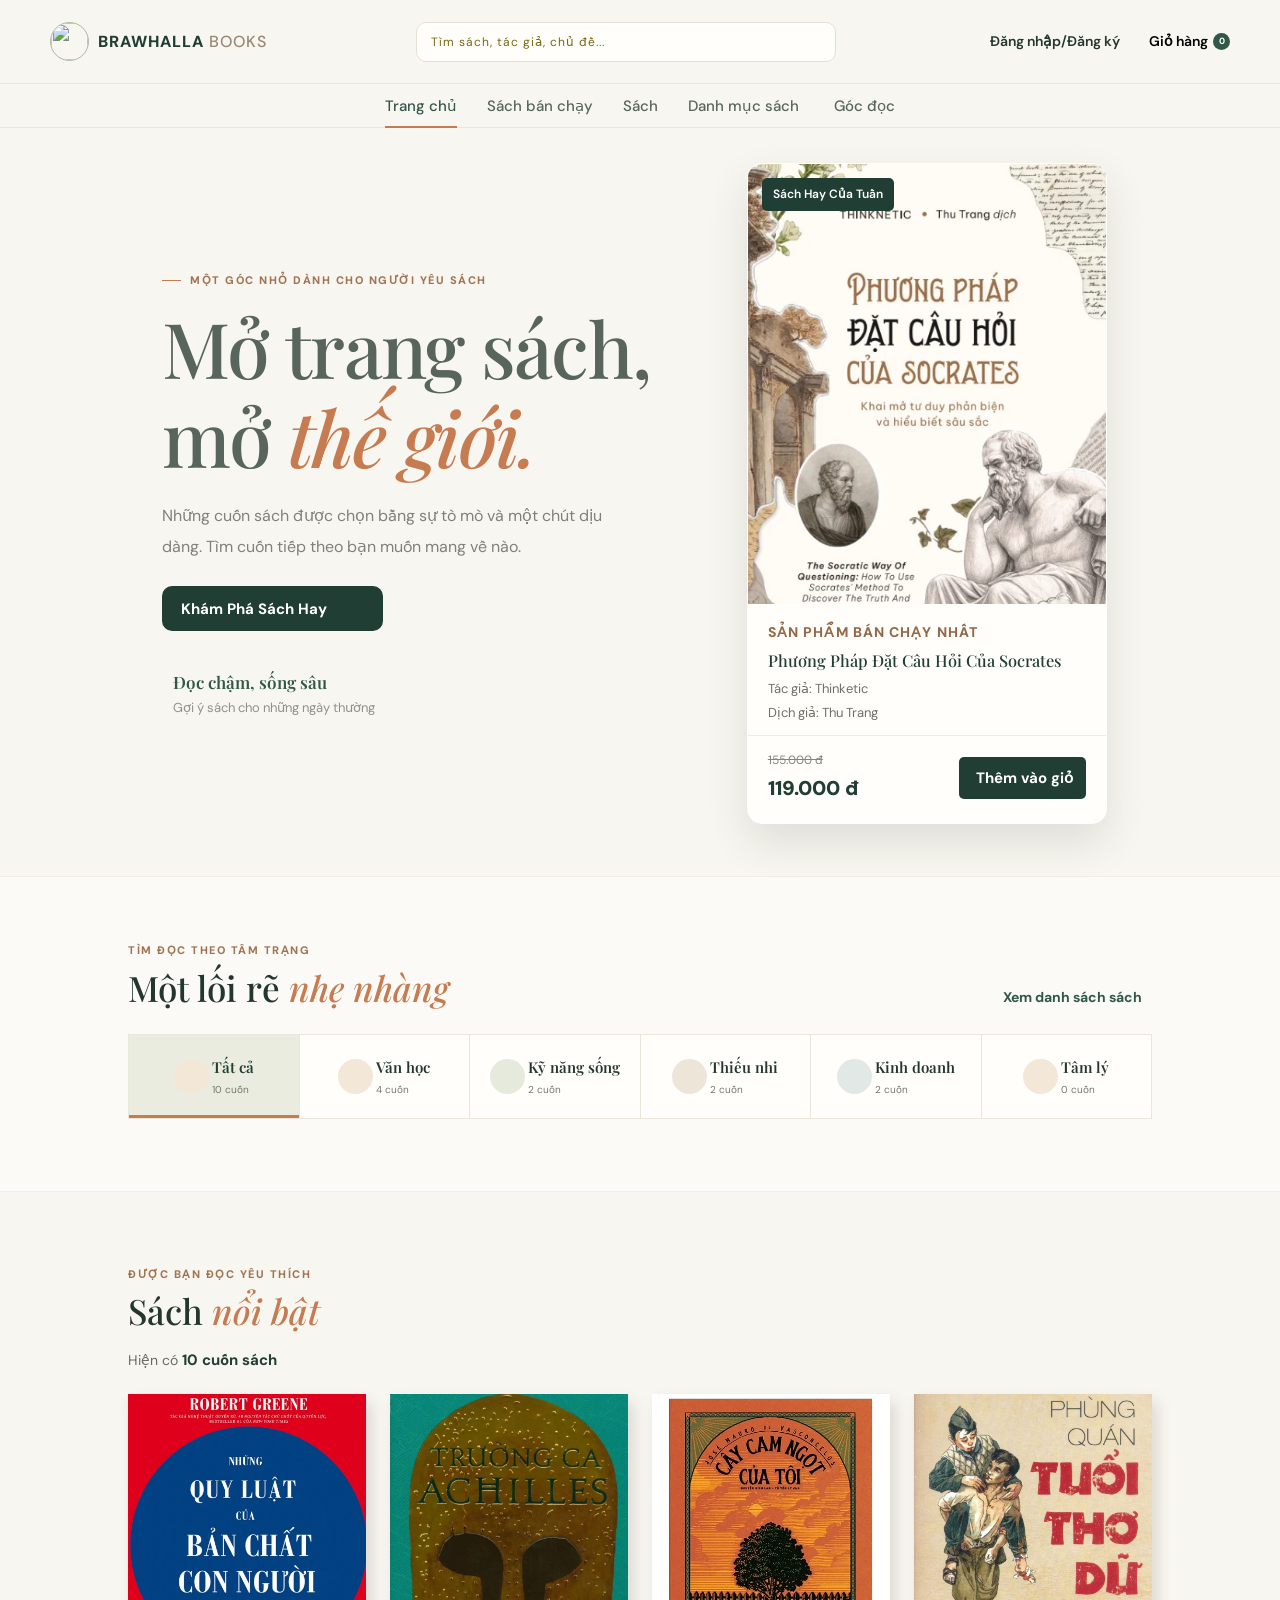
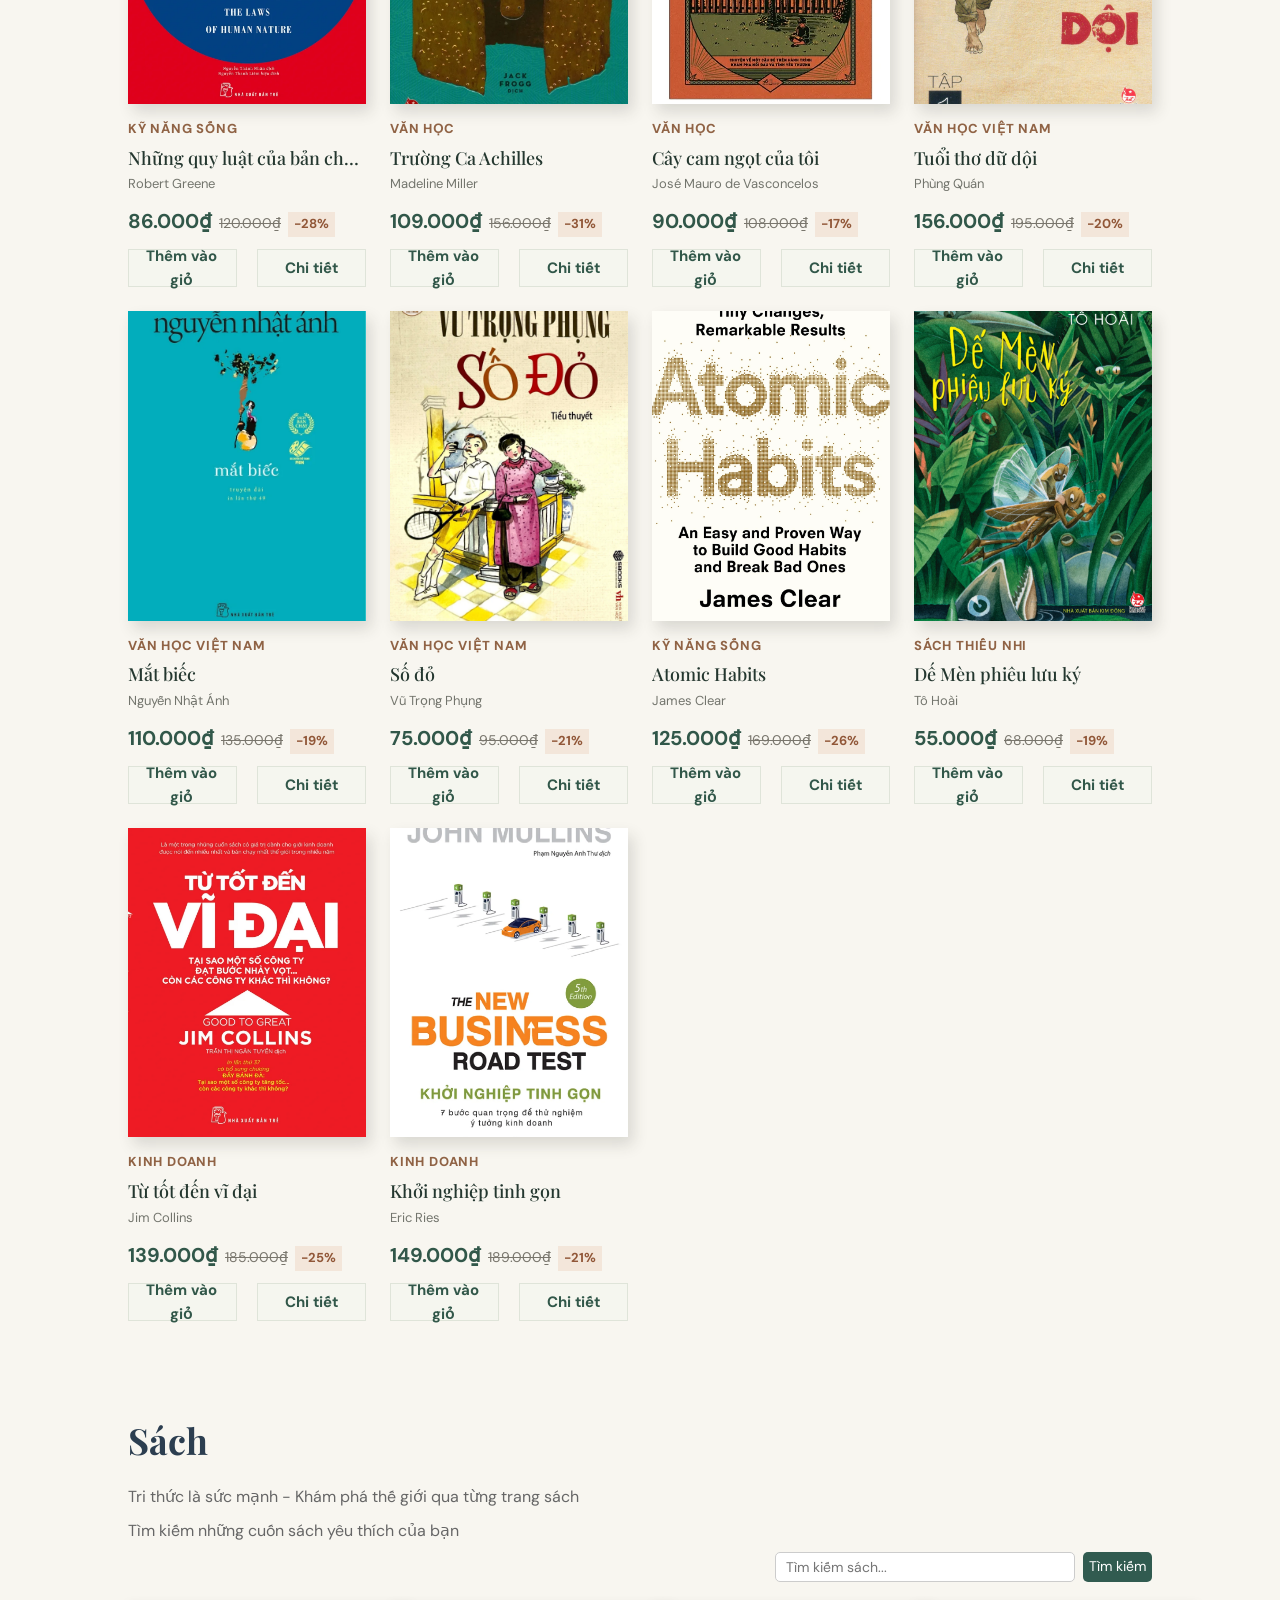
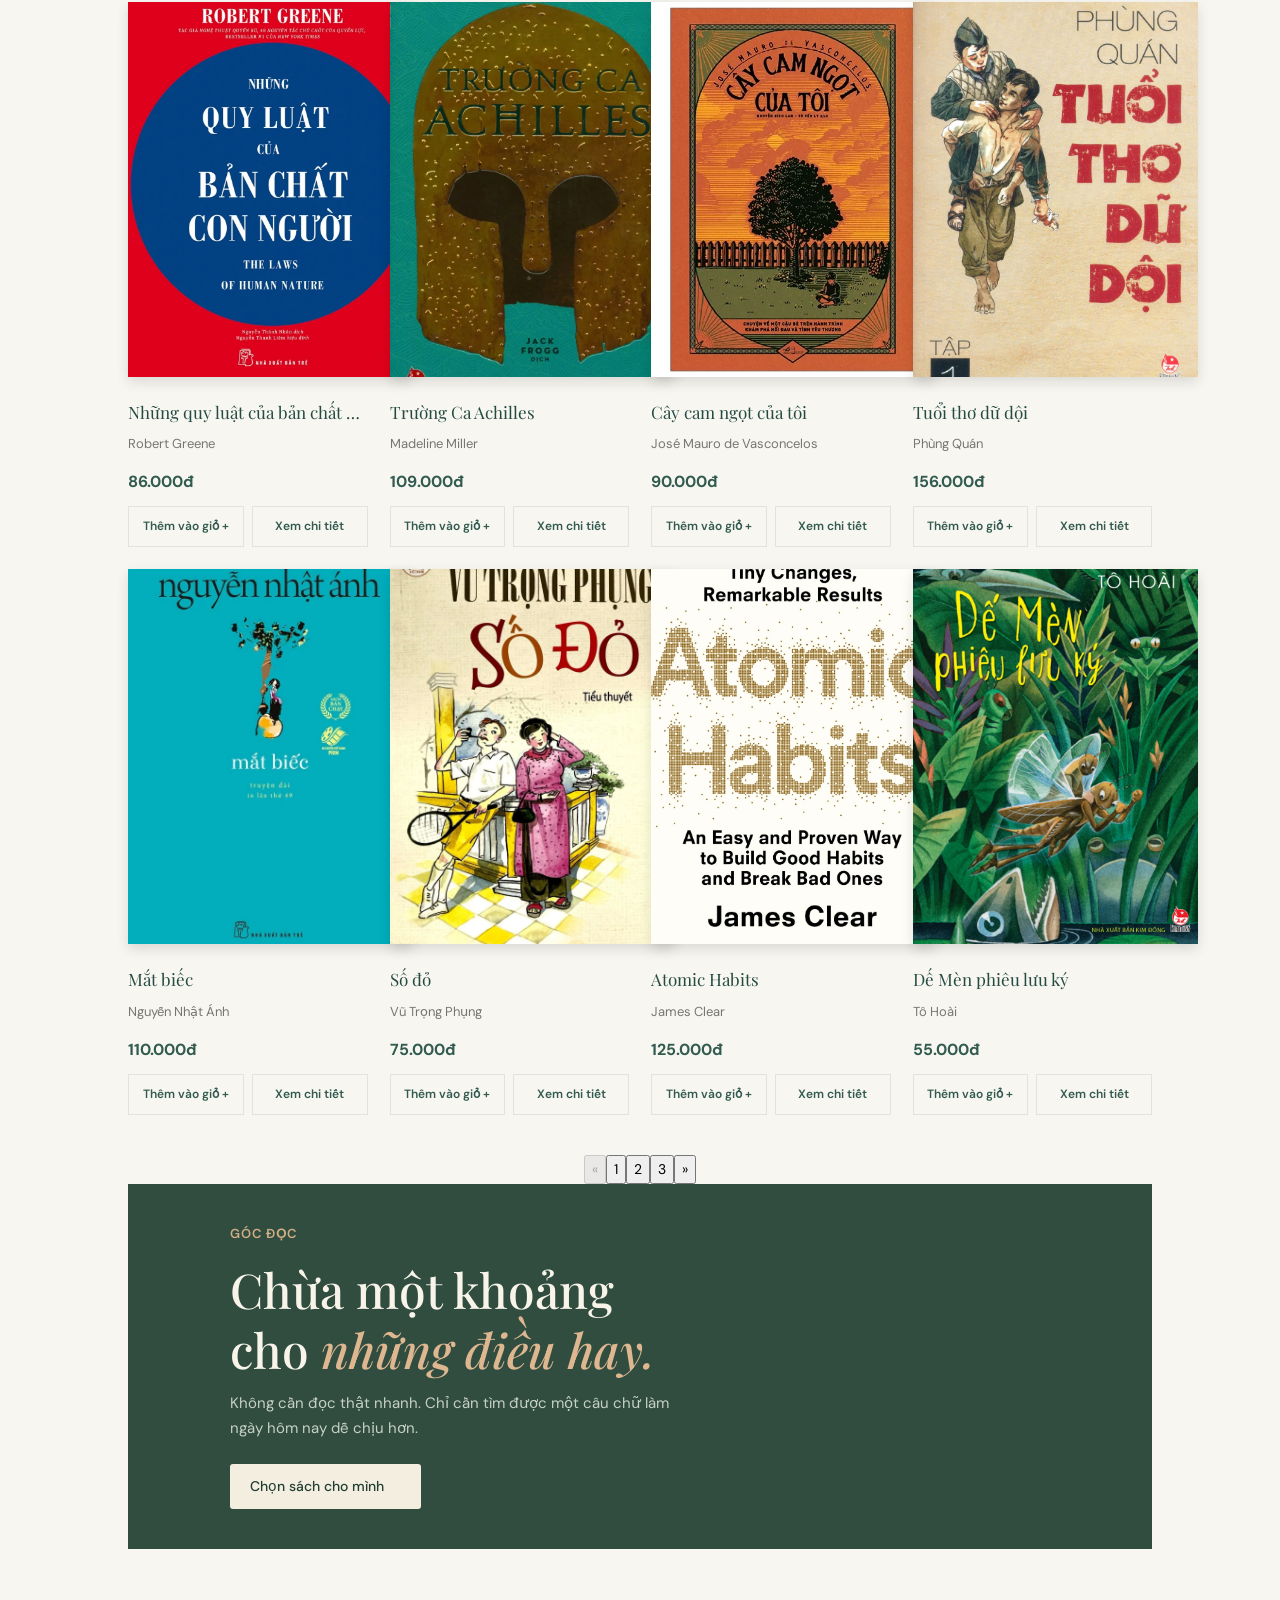
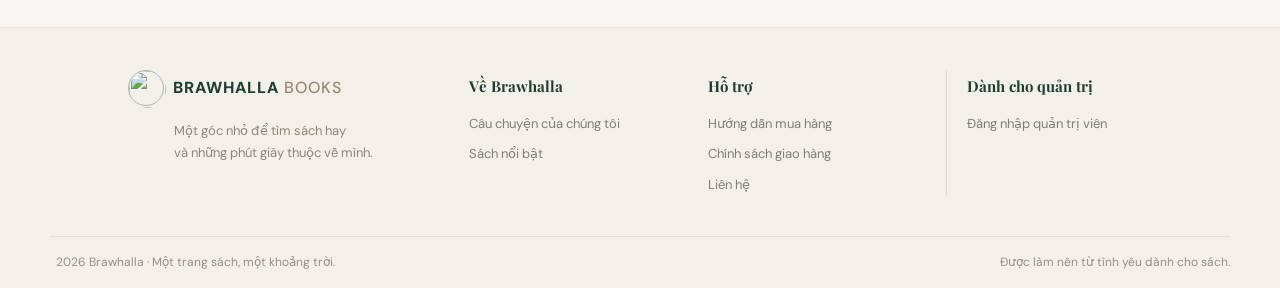
==== commit 4757c063: "Thêm chi tiết cho trang Sách bán chạy" ====
--- a/index.html
+++ b/index.html
@@ -14,7 +14,7 @@
         <div class="header-main page-width">
             <a href="index.html" class="brand">
                 <span class="brand-mark">
-                    <img src="img/logo.jpg">
+                    <img src="logo.jpg">
                 </span>
                 <span>BRAWHALLA<span class="brand-light">BOOKS</span></span>
             </a>
@@ -44,6 +44,7 @@
             <div class="page-width nav-inner" >
                 <a href="index.html" class="nav-current">Trang chủ</a>
                 <a href="#sach-noi-bat">Sách bán chạy</a>
+                <a href="#book">Sách</a>
                 <div class="nav-category">
                     <a href="#danh-muc">
                         Danh mục sách
@@ -212,12 +213,19 @@
                         <del>120.000₫</del>
                         <span>-28%</span>
                     </div>
-                    <button class="add-to-cart" type="button" data-book-id="the-law-of-human-nature" data-price="86000">
-                        <span>Thêm vào giỏ </span>
-                        <span>
-                            <i data-lucide="plus"></i>
-                        </span>
-                    </button>
+                    <div style="display: flex; gap: 20px;">
+                        <button class="add-to-cart" type="button" data-book-id="the-law-of-human-nature" data-price="86000">
+                        <span>Thêm vào giỏ </span>
+                        <span>
+                            <i data-lucide="plus"></i>
+                        </span>
+                        </button>
+                        <button class="add-to-cart" type="button"
+                                onclick="showBookDetail('the-law-of-human-nature')"
+                                >
+                            Chi tiết
+                        </button>
+                    </div>
                     </div>
                 </article>
                 <article class="book-card" data-book-category="literature">
@@ -233,12 +241,19 @@
                         <del>156.000₫</del>
                         <span>-31%</span>
                     </div>
-                    <button class="add-to-cart" type="button" data-book-id="truong_ca_achilles" data-price="109000">
-                        Thêm vào giỏ 
-                        <span>
-                            <i data-lucide="plus"></i>
-                        </span>
-                    </button>
+                    <div style="display: flex; gap: 20px;">
+                        <button class="add-to-cart" type="button" data-book-id="the-law-of-human-nature" data-price="86000">
+                        <span>Thêm vào giỏ </span>
+                        <span>
+                            <i data-lucide="plus"></i>
+                        </span>
+                        </button>
+                        <button class="add-to-cart" type="button"
+                                onclick="showBookDetail('truong_ca_achilles')"
+                                >
+                            Chi tiết
+                        </button>
+                    </div>
                     </div>
                 </article>
                 <article class="book-card" data-book-category="literature">
@@ -254,12 +269,19 @@
                         <del>108.000₫</del>
                         <span>-17%</span>
                     </div>
-                    <button class="add-to-cart" type="button" data-book-id="cay-cam-ngot" data-price="90000">
-                        <span>Thêm vào giỏ </span>
-                        <span>
-                            <i data-lucide="plus"></i>
-                        </span>
-                    </button>
+                    <div style="display: flex; gap: 20px;">
+                        <button class="add-to-cart" type="button" data-book-id="the-law-of-human-nature" data-price="86000">
+                        <span>Thêm vào giỏ </span>
+                        <span>
+                            <i data-lucide="plus"></i>
+                        </span>
+                        </button>
+                        <button class="add-to-cart" type="button"
+                                onclick="showBookDetail('cay-cam-ngot')"
+                                >
+                            Chi tiết
+                        </button>
+                    </div>
                     </div>
                 </article>
                 <article class="book-card" data-book-category="children">
@@ -275,12 +297,19 @@
                         <del>195.000₫</del>
                         <span>-20%</span>
                     </div>
-                    <button class="add-to-cart" type="button" data-book-id="tuoi-tho-du-doi" data-price="156000">
-                        <span>Thêm vào giỏ </span>
-                        <span>
-                            <i data-lucide="plus"></i>
-                        </span>
-                    </button>
+                    <div style="display: flex; gap: 20px;">
+                        <button class="add-to-cart" type="button" data-book-id="the-law-of-human-nature" data-price="86000">
+                        <span>Thêm vào giỏ </span>
+                        <span>
+                            <i data-lucide="plus"></i>
+                        </span>
+                        </button>
+                        <button class="add-to-cart" type="button"
+                                onclick="showBookDetail('tuoi-tho-du-doi')"
+                                >
+                            Chi tiết
+                        </button>
+                    </div>
                     </div>
                 </article>
                 <article class="book-card" data-book-category="literature">
@@ -296,12 +325,19 @@
                         <del>135.000₫</del>
                         <span>-19%</span>
                     </div>
-                    <button class="add-to-cart" type="button" data-book-id="mat-biec" data-price="110000">
-                        <span>Thêm vào giỏ </span>
-                        <span>
-                            <i data-lucide="plus"></i>
-                        </span>
-                    </button>
+                    <div style="display: flex; gap: 20px;">
+                        <button class="add-to-cart" type="button" data-book-id="the-law-of-human-nature" data-price="86000">
+                        <span>Thêm vào giỏ </span>
+                        <span>
+                            <i data-lucide="plus"></i>
+                        </span>
+                        </button>
+                        <button class="add-to-cart" type="button"
+                                onclick="showBookDetail('mat-biec')"
+                                >
+                            Chi tiết
+                        </button>
+                    </div>
                     </div>
                 </article>
                 <article class="book-card" data-book-category="literature">
@@ -317,12 +353,19 @@
                         <del>95.000₫</del>
                         <span>-21%</span>
                     </div>
-                    <button class="add-to-cart" type="button" data-book-id="so-do" data-price="75000">
-                        <span>Thêm vào giỏ </span>
-                        <span>
-                            <i data-lucide="plus"></i>
-                        </span>
-                    </button>
+                    <div style="display: flex; gap: 20px;">
+                        <button class="add-to-cart" type="button" data-book-id="the-law-of-human-nature" data-price="86000">
+                        <span>Thêm vào giỏ </span>
+                        <span>
+                            <i data-lucide="plus"></i>
+                        </span>
+                        </button>
+                        <button class="add-to-cart" type="button"
+                                onclick="showBookDetail('so-do')"
+                                >
+                            Chi tiết
+                        </button>
+                    </div>
                     </div>
                 </article>
                 <article class="book-card" data-book-category="life">
@@ -338,12 +381,19 @@
                         <del>169.000₫</del>
                         <span>-26%</span>
                     </div>
-                    <button class="add-to-cart" type="button" data-book-id="atomic-habits" data-price="125000">
-                        <span>Thêm vào giỏ </span>
-                        <span>
-                            <i data-lucide="plus"></i>
-                        </span>
-                    </button>
+                    <div style="display: flex; gap: 20px;">
+                        <button class="add-to-cart" type="button" data-book-id="the-law-of-human-nature" data-price="86000">
+                        <span>Thêm vào giỏ </span>
+                        <span>
+                            <i data-lucide="plus"></i>
+                        </span>
+                        </button>
+                        <button class="add-to-cart" type="button"
+                                onclick="showBookDetail('atomic-habits')"
+                                >
+                            Chi tiết
+                        </button>
+                    </div>
                     </div>
                 </article>
                 <article class="book-card" data-book-category="children">
@@ -359,12 +409,19 @@
                         <del>68.000₫</del>
                         <span>-19%</span>
                     </div>
-                    <button class="add-to-cart" type="button" data-book-id="de-men-phieu-luu-ky" data-price="55000">
-                        <span>Thêm vào giỏ </span>
-                        <span>
-                            <i data-lucide="plus"></i>
-                        </span>
-                    </button>
+                    <div style="display: flex; gap: 20px;">
+                        <button class="add-to-cart" type="button" data-book-id="the-law-of-human-nature" data-price="86000">
+                        <span>Thêm vào giỏ </span>
+                        <span>
+                            <i data-lucide="plus"></i>
+                        </span>
+                        </button>
+                        <button class="add-to-cart" type="button"
+                                onclick="showBookDetail('de-men-phieu-luu-ky')"
+                                >
+                            Chi tiết
+                        </button>
+                    </div>
                     </div>
                 </article>
                 <article class="book-card" data-book-category="business">
@@ -380,12 +437,19 @@
                         <del>185.000₫</del>
                         <span>-25%</span>
                     </div>
-                    <button class="add-to-cart" type="button" data-book-id="tu-tot-den-vi-dai" data-price="139000">
-                        <span>Thêm vào giỏ </span>
-                        <span>
-                            <i data-lucide="plus"></i>
-                        </span>
-                    </button>
+                    <div style="display: flex; gap: 20px;">
+                        <button class="add-to-cart" type="button" data-book-id="the-law-of-human-nature" data-price="86000">
+                        <span>Thêm vào giỏ </span>
+                        <span>
+                            <i data-lucide="plus"></i>
+                        </span>
+                        </button>
+                        <button class="add-to-cart" type="button"
+                                onclick="showBookDetail('tu-tot-den-vi-dai')"
+                                >
+                            Chi tiết
+                        </button>
+                    </div>
                     </div>
                 </article>
                 <article class="book-card" data-book-category="business">
@@ -401,17 +465,54 @@
                         <del>189.000₫</del>
                         <span>-21%</span>
                     </div>
-                    <button class="add-to-cart" type="button" data-book-id="khoi-nghiep-tinh-gon" data-price="149000">
-                        <span>Thêm vào giỏ </span>
-                        <span>
-                            <i data-lucide="plus"></i>
-                        </span>
-                    </button>
+                    <div style="display: flex; gap: 20px;">
+                        <button class="add-to-cart" type="button" data-book-id="the-law-of-human-nature" data-price="86000">
+                        <span>Thêm vào giỏ </span>
+                        <span>
+                            <i data-lucide="plus"></i>
+                        </span>
+                        </button>
+                        <button class="add-to-cart" type="button"
+                                onclick="showBookDetail('khoi-nghiep-tinh-gon')"
+                                >
+                            Chi tiết
+                        </button>
+                    </div>
                     </div>
                 </article>
             </div>
             <p class="book-empty" data-book-empty hidden>Danh mục này hiện chưa có sách. Bạn hãy chọn thể loại khác nhé.</p>
         </section>
+        <section class="list-book" id="book">
+            <div>
+                <div class="title_">
+                    <h1>Sách </h1>
+                    <p>Tri thức là sức mạnh - Khám phá thế giới qua từng trang sách</p>
+                    <p>Tìm kiếm những cuốn sách yêu thích của bạn</p>
+                    <div class="search_">
+                        <input type="text" id="search-input" placeholder="Tìm kiếm sách...">
+                        <button>Tìm kiếm</button>
+                    </div>
+                </div>
+
+                <div class="book-grid_"></div>
+
+                <div class="pagination_"></div>
+
+                
+                
+            </div>
+
+        </section>
+        <div class="modal_" id="book-modal">
+                    <div class="modal-content_">
+                        <button class="close-modal_" id="close-modal">&times;</button>
+
+                        <div class="modal-body_" id="modal-body">
+                            
+                        </div>
+                    </div>
+                </div>
         <section class="reading-banner page-width" id="goc-doc">
             <div class="banner-copy">
                 <p class="eyebrow">GÓC ĐỌC</p>
@@ -425,79 +526,6 @@
                 </a>
             </div>
         </section>
-
-        <section class="checkout-section page-width" id="checkout-step-section" hidden>
-            <div class="section-heading">
-                <div>
-                    <p class="eyebrow">THANH TOÁN ĐƠN HÀNG</p>
-                    <h2>Quy trình <em>thanh toán</em></h2>
-                </div>
-                <button type="button" class="btn btn-dark" id="back-to-shop-btn">
-                    &larr; Quay lại chọn sách
-                </button>
-            </div>
-
-            <!--Thanh tiến trình (Step Indicator)-->
-            <div class="checkout-steps-bar">
-                <div class="step-item is-active" id="step-indicator-1">
-                    <span class="step-num">1</span>
-                    <span>Địa chỉ giao hàng</span>
-                </div>
-                <div class="step-line"></div>
-                <div class="step-item" id="step-indicator-2">
-                    <span class="step-num">2</span>
-                    <span>Phương thức & Xác nhận</span>
-                </div>
-            </div>
-
-            <!--BƯỚC 1: NHẬP ĐỊA CHỈ-->
-            <div class="checkout-step-content" id="checkout-step-1">
-                <form class="checkout-form" id="step1-address-form">
-                    <h3>Bước 1: Thông tin người nhận</h3>
-                    <div class="form-group">
-                        <label for="checkout-name">Họ và tên người nhận (*)</label>
-                        <input type="text" id="checkout-name" required placeholder="Ví dụ: Nguyễn Văn A">
-                    </div>
-                    <div class="form-group">
-                        <label for="checkout-phone">Số điện thoại (*)</label>
-                        <input type="tel" id="checkout-phone" required placeholder="Ví dụ: 0912345678">
-                    </div>
-                    <div class="form-group">
-                        <label for="checkout-address">Địa chỉ giao hàng (*)</label>
-                        <textarea id="checkout-address" rows="3" required placeholder="Nhập số nhà, tên đường, phường/xã, quận/huyện..."></textarea>
-                    </div>
-                    <button type="submit" class="btn btn-dark btn-next-step">
-                        Tiếp tục đến phương thức thanh toán &rarr;
-                    </button>
-                </form>
-            </div>
-
-            <!--BƯỚC 2: CHỌN PHƯƠNG THỨC & XÁC NHẬN-->
-            <div class="checkout-step-content" id="checkout-step-2" hidden>
-                <div class="checkout-form">
-                    <h3>Bước 2: Chọn phương thức thanh toán</h3>
-                    <div class="payment-methods">
-                        <label class="payment-option">
-                            <input type="radio" name="payment-method" value="cod" checked>
-                            <span>Thanh toán khi nhận hàng (COD)</span>
-                        </label>
-                        <label class="payment-option">
-                            <input type="radio" name="payment-method" value="bank">
-                            <span>Chuyển khoản ngân hàng (QR Code)</span>
-                        </label>
-                    </div>
-
-                    <div class="checkout-summary">
-                        <h4>Tổng tiền thanh toán: <span id="checkout-total-amount">0₫</span></h4>
-                        <div class="checkout-actions">
-                            <button type="button" class="btn btn-light" id="btn-back-to-step1">&larr; Quay lại Bước 1</button>
-                            <button type="button" class="btn btn-dark" id="btn-confirm-final-order">Đặt hàng ngay</button>
-                        </div>
-                    </div>
-                </div>
-            </div>
-        </section>
-        
     </main>
 
     <footer class="site-footer">
@@ -666,5 +694,6 @@
     <script>
         lucide.createIcons(); // để sử dụng icon của web lucide
     </script>
+    <script src="booklist.js"></script>
 </body>
 </html>
